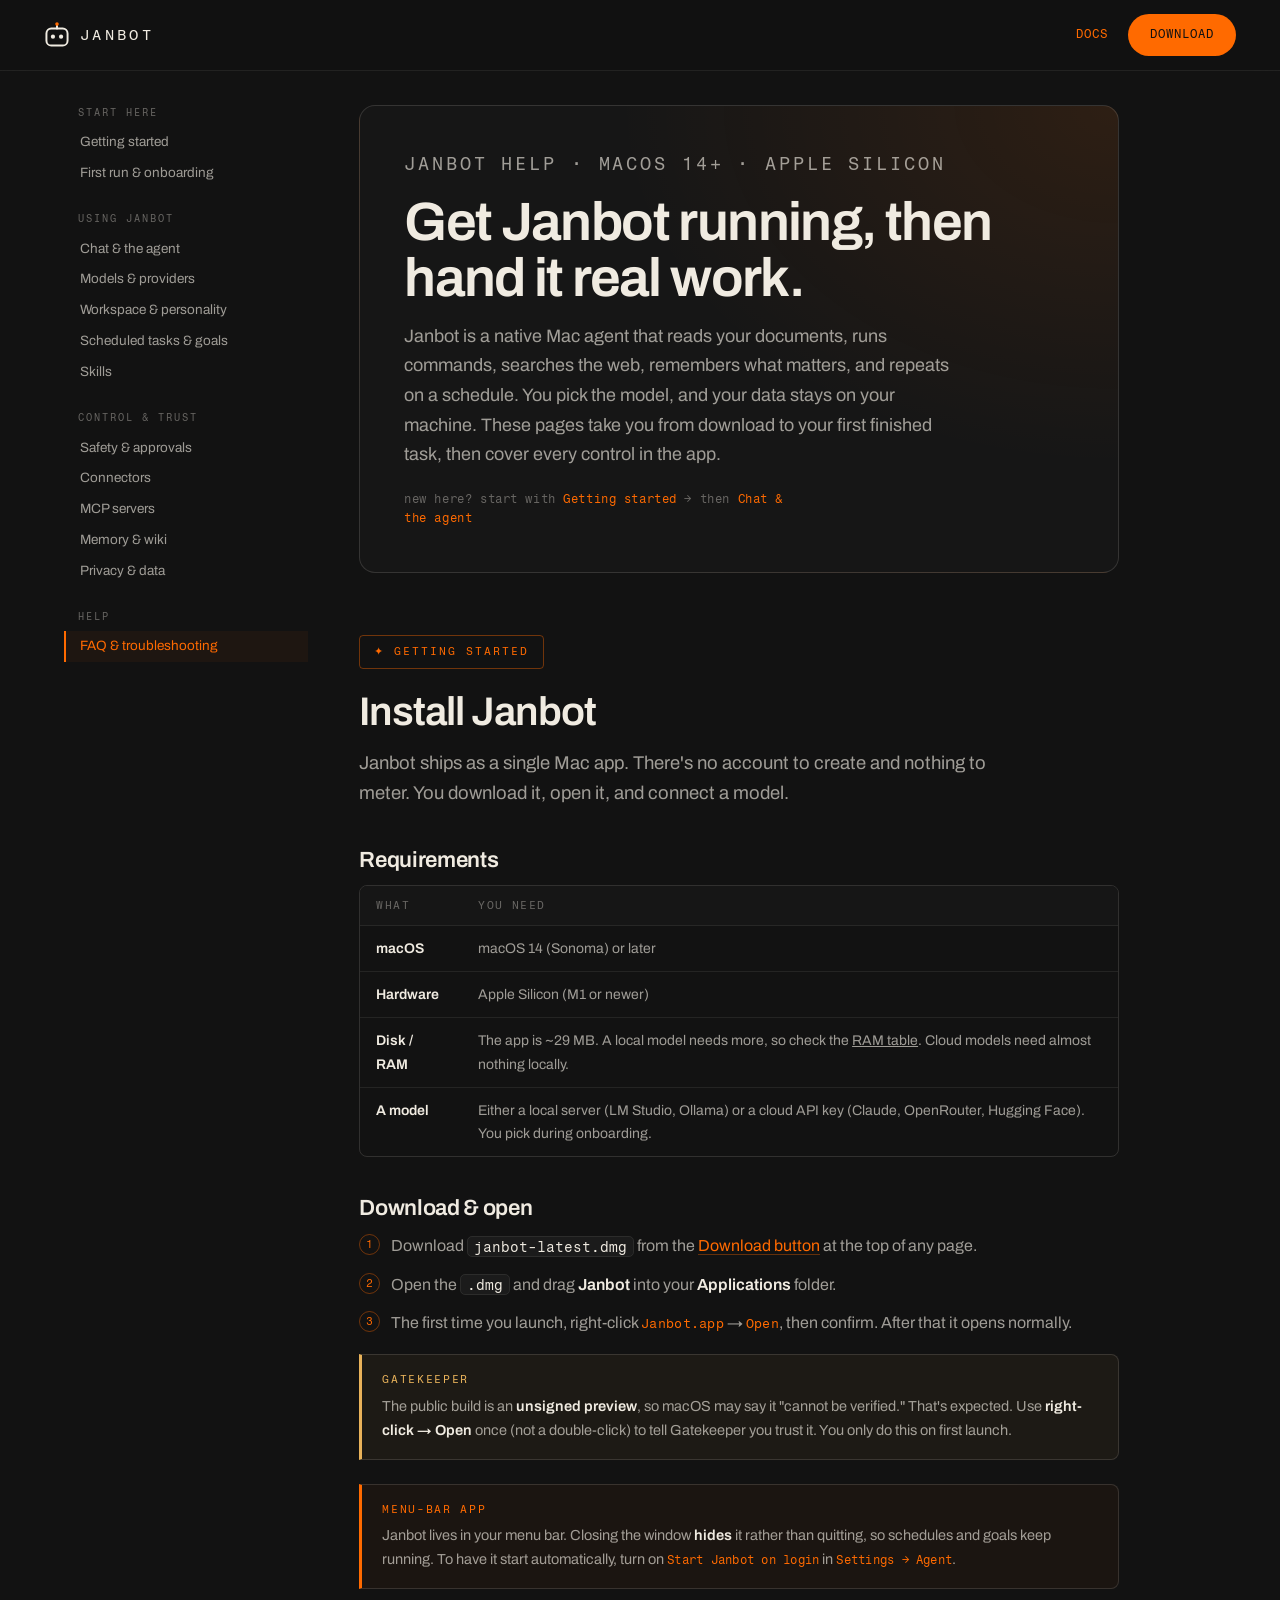
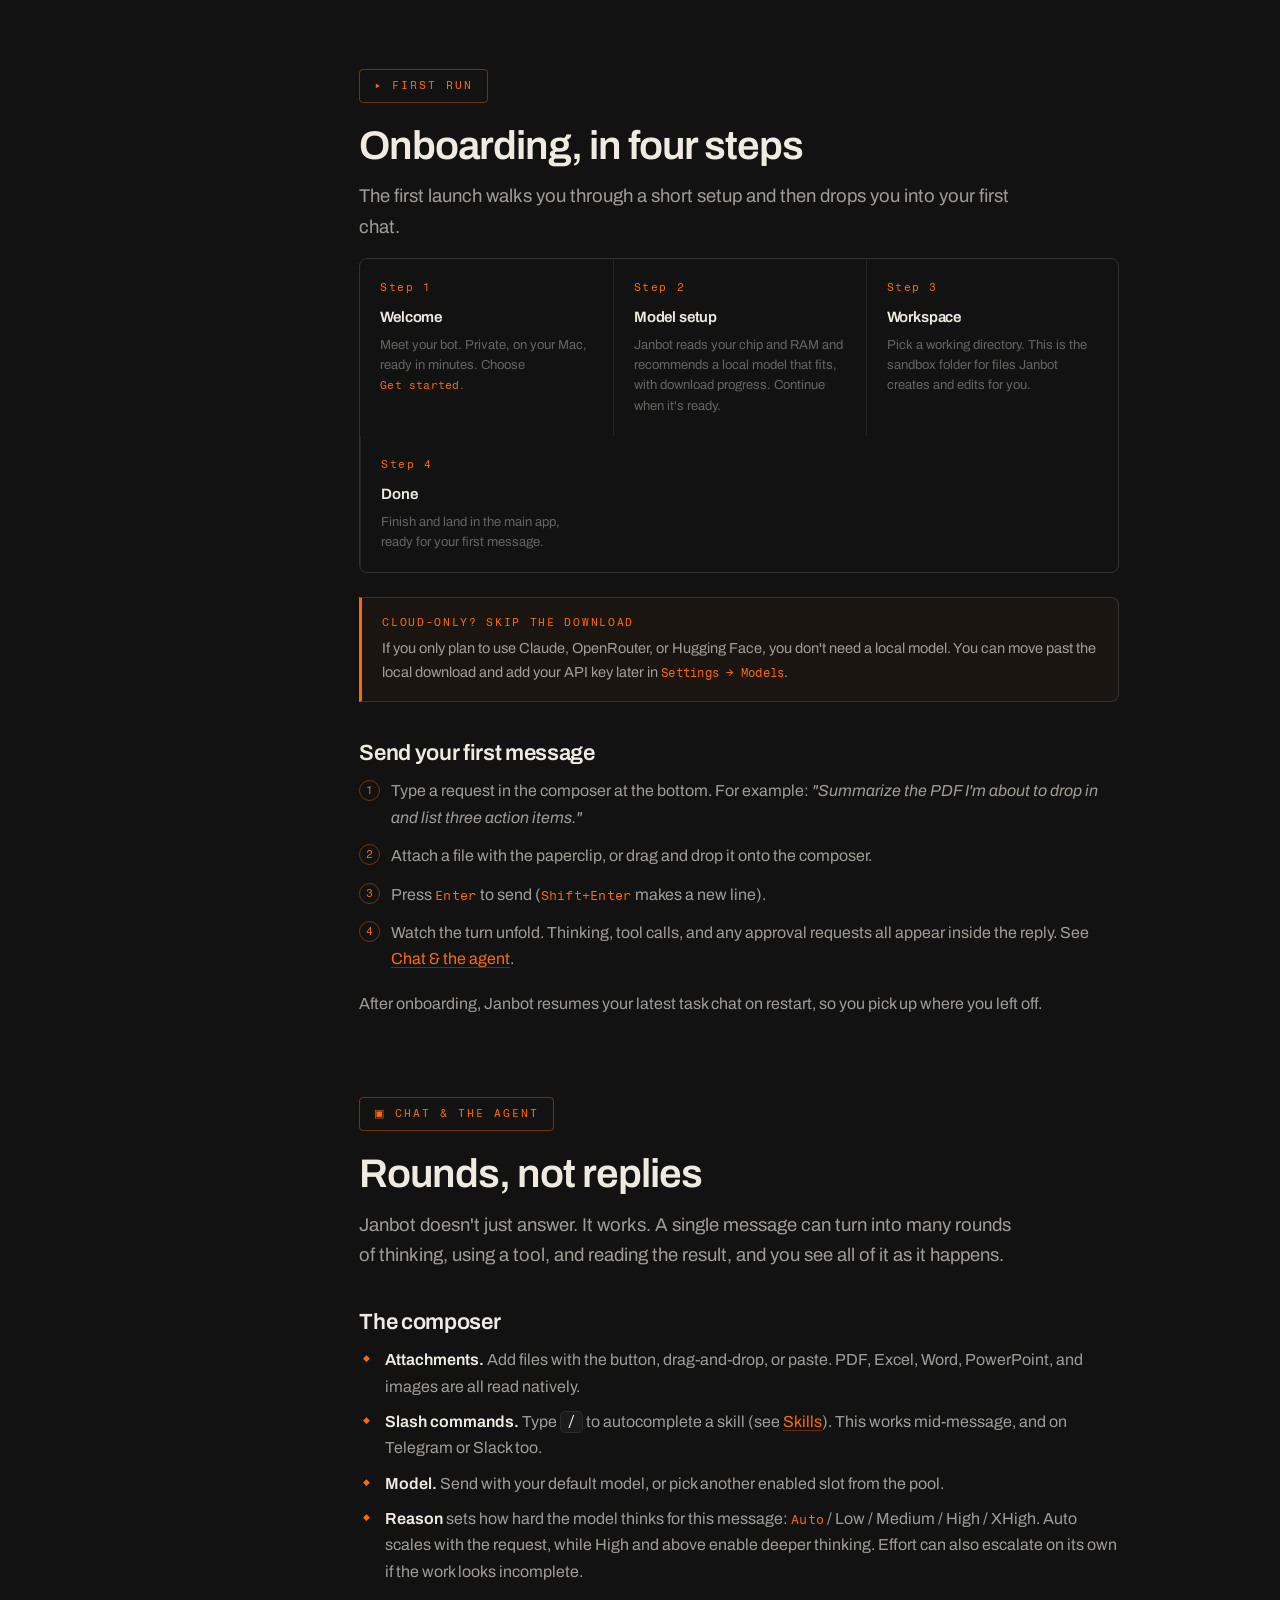
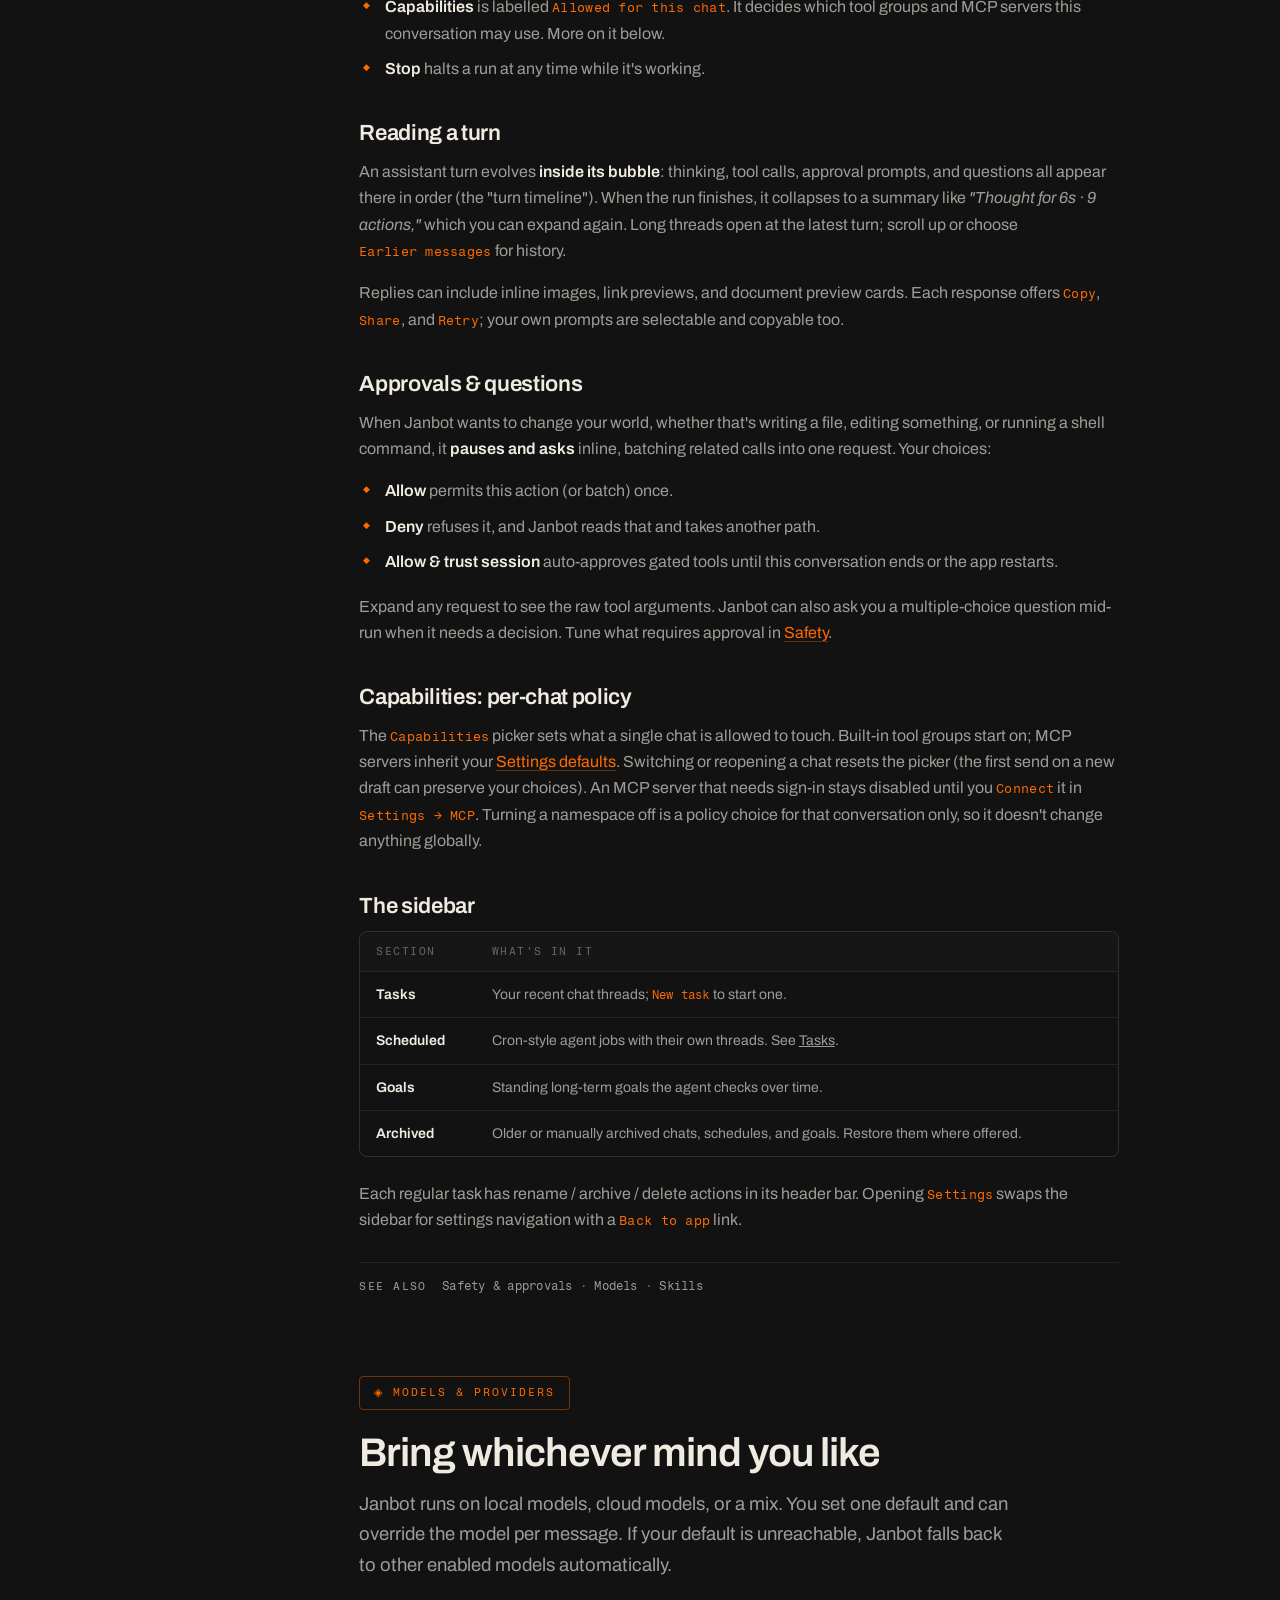
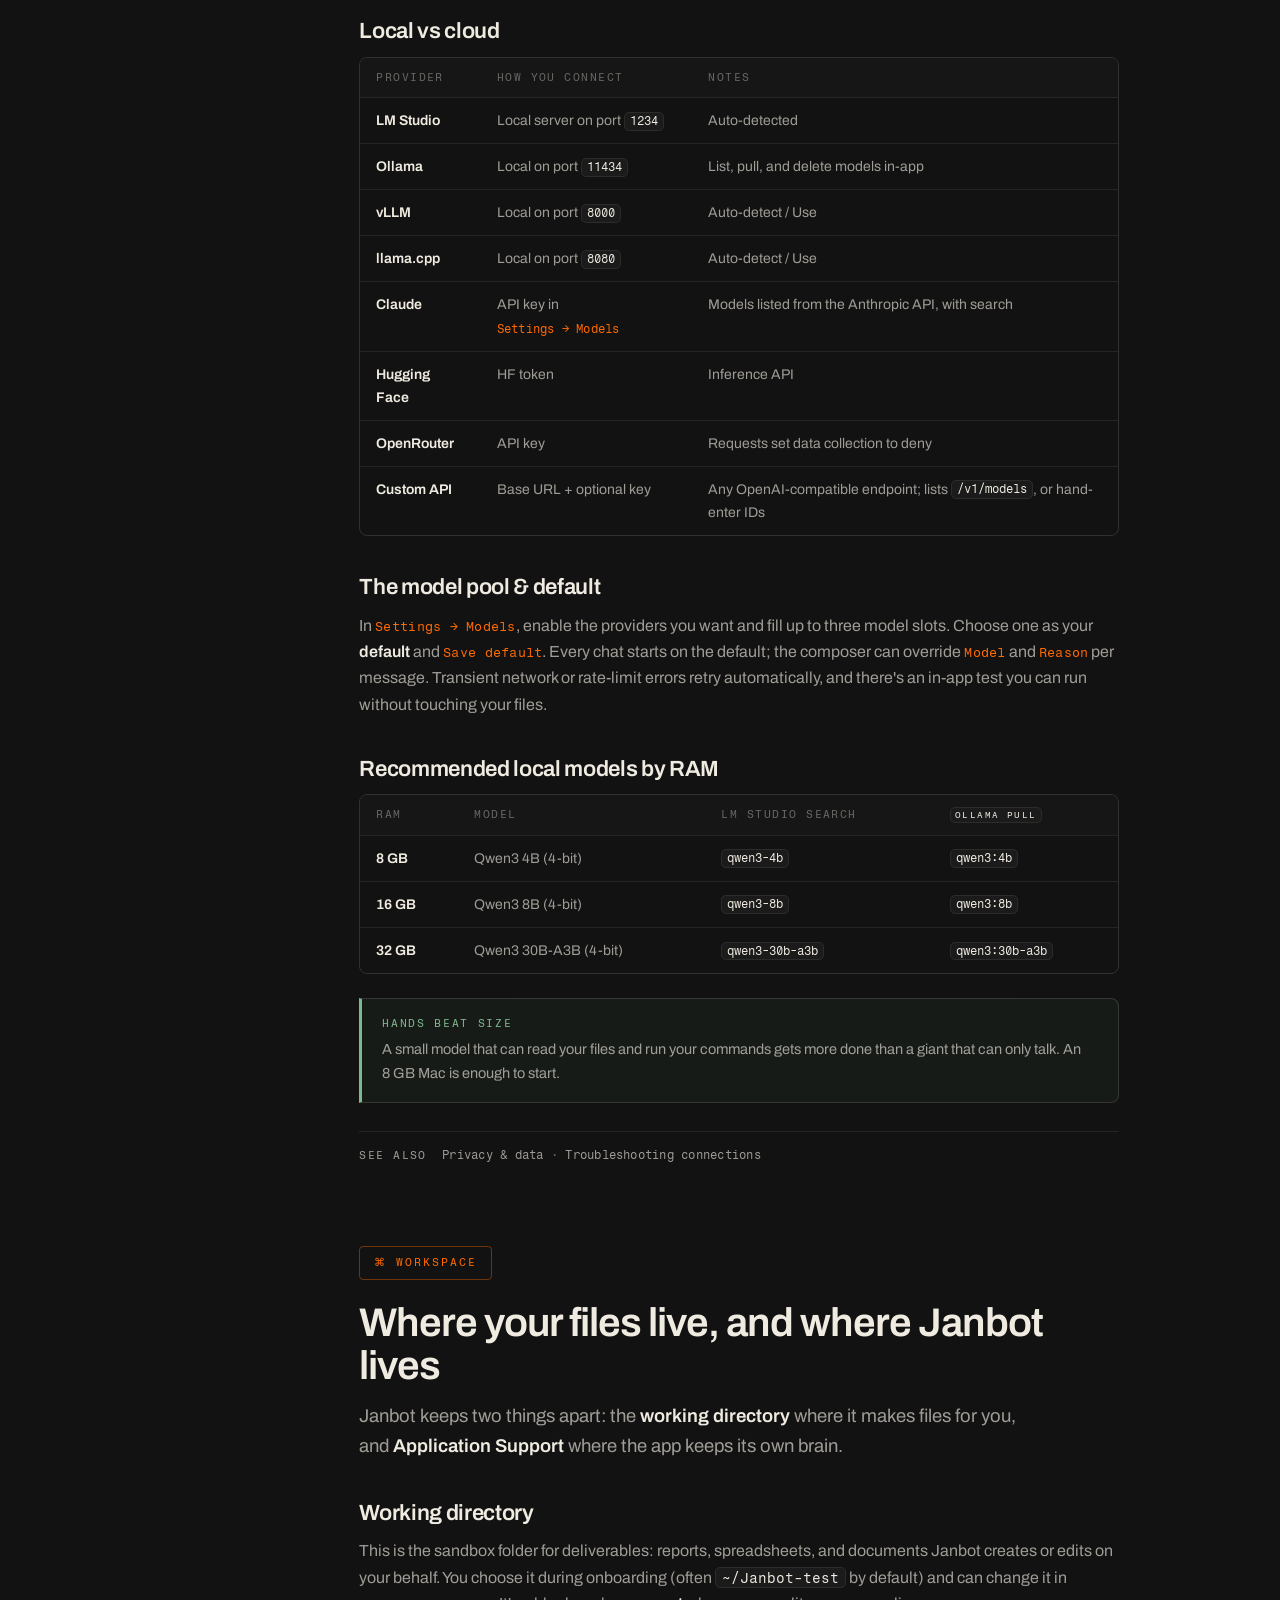
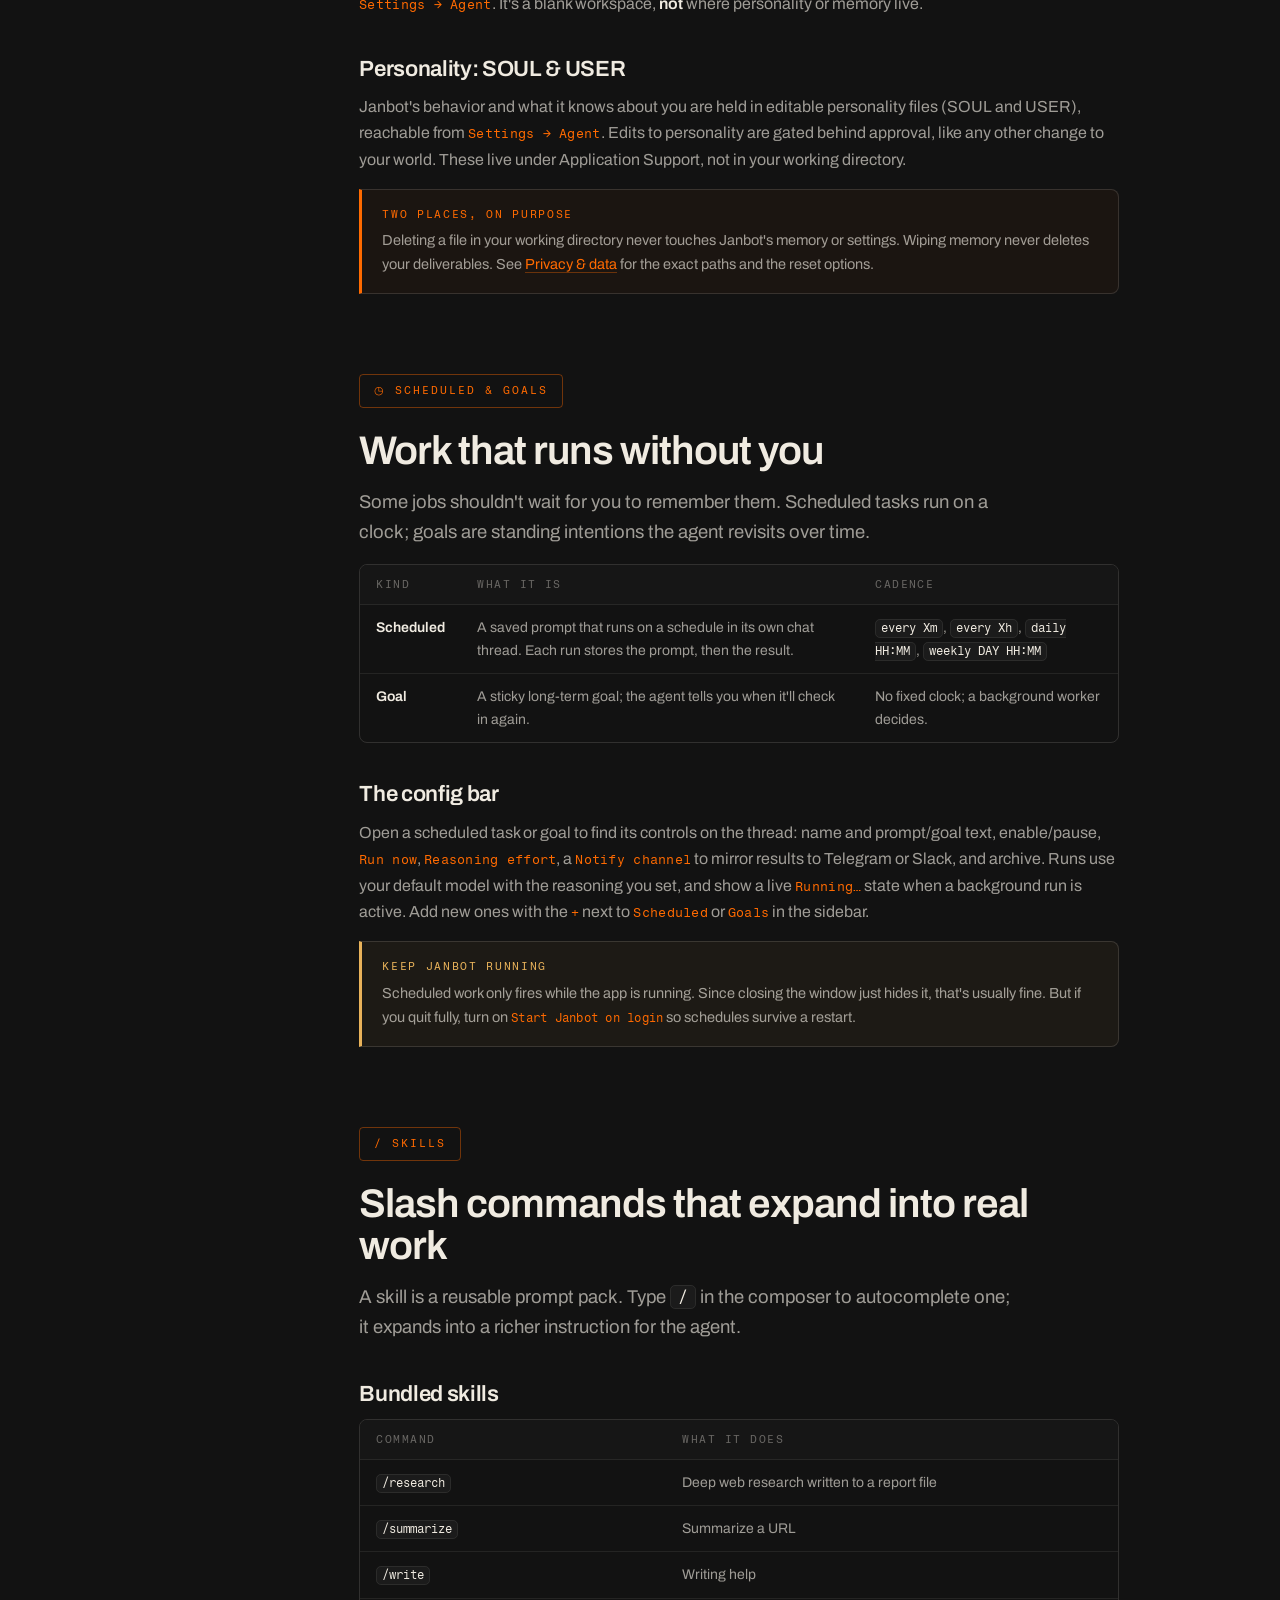
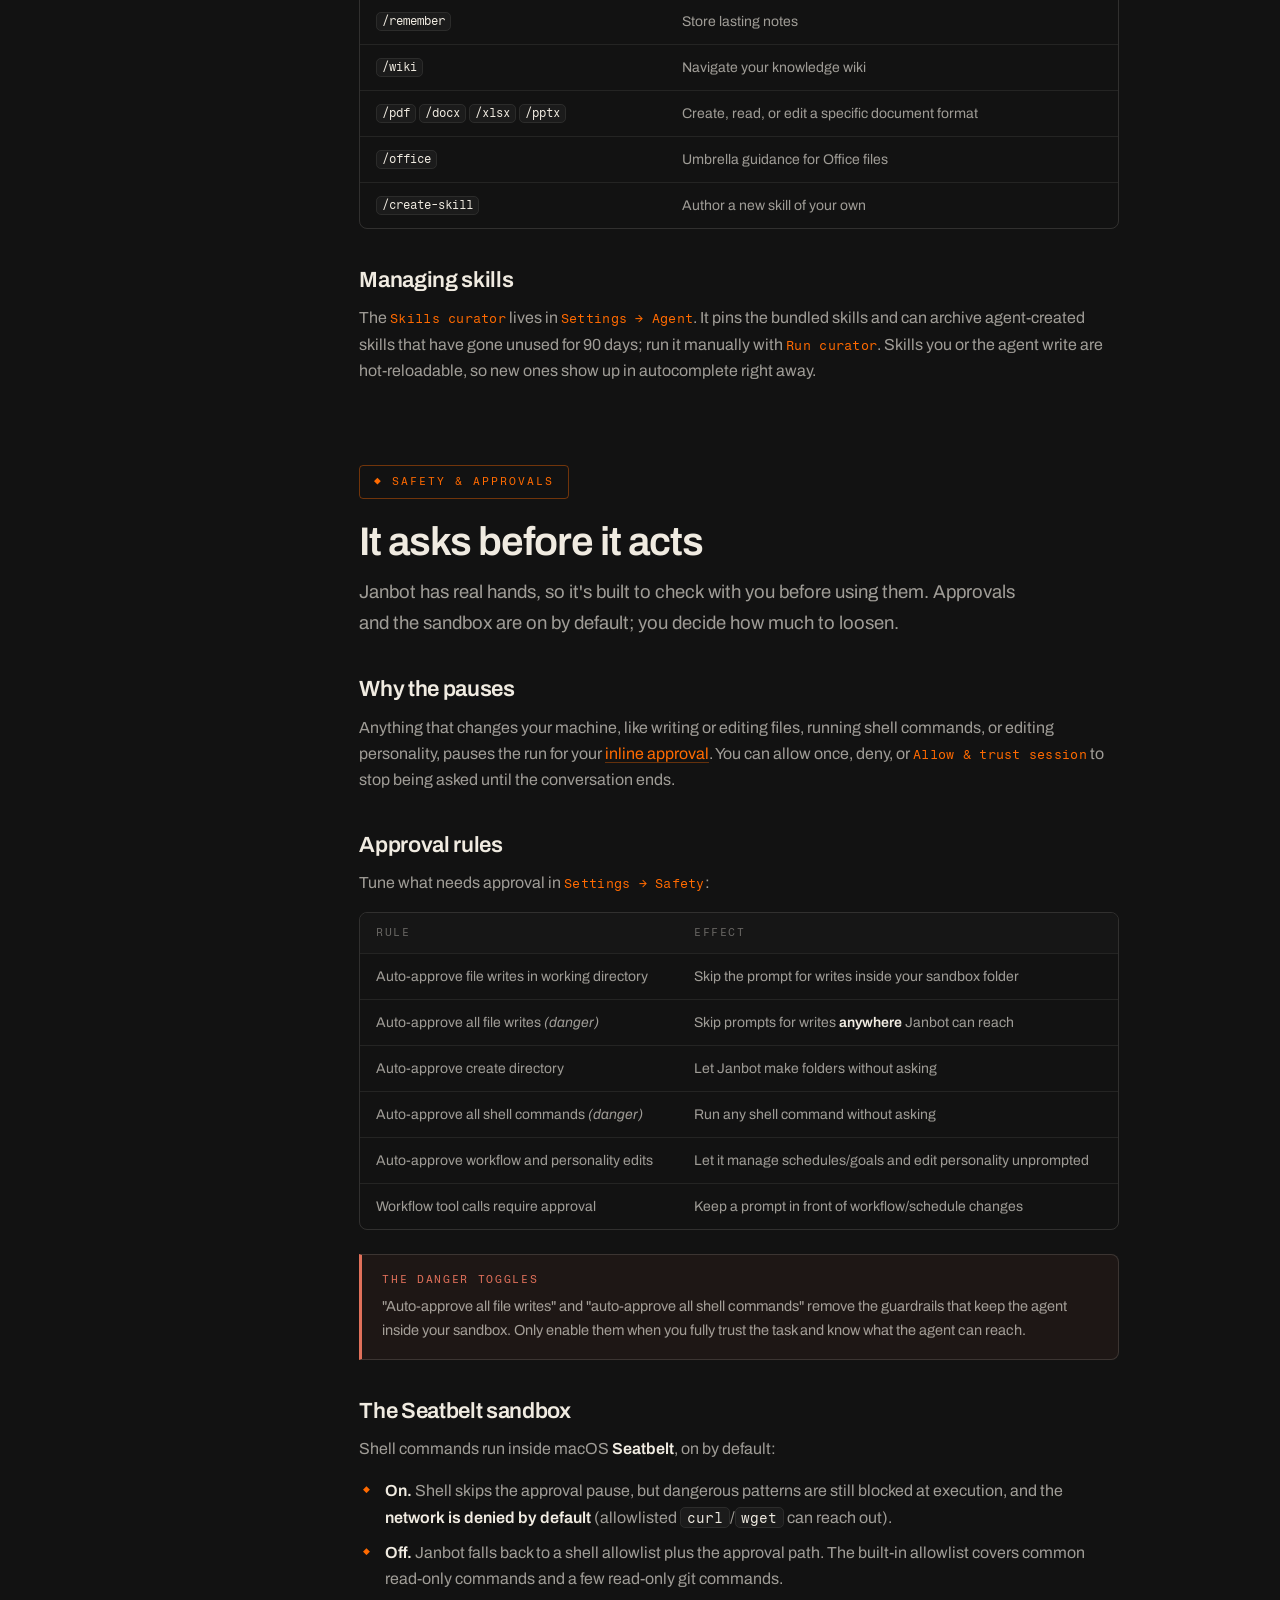
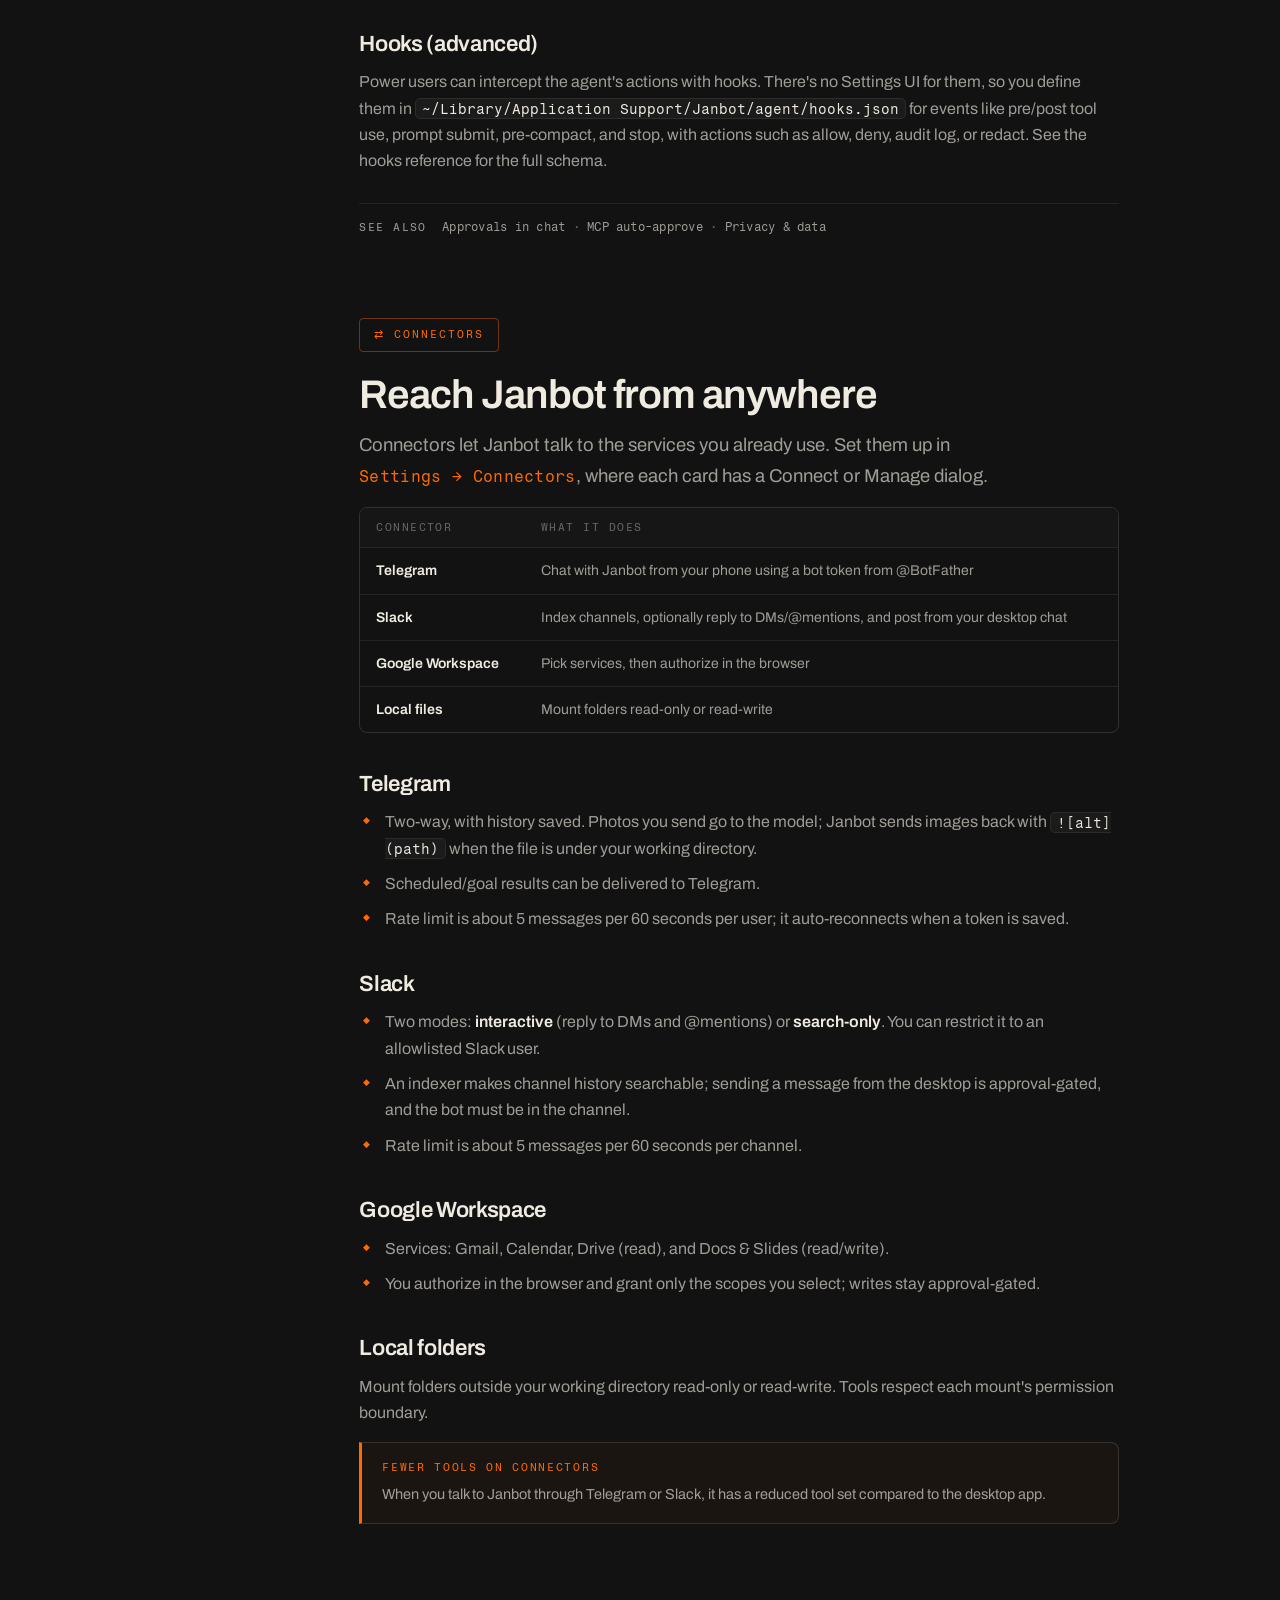
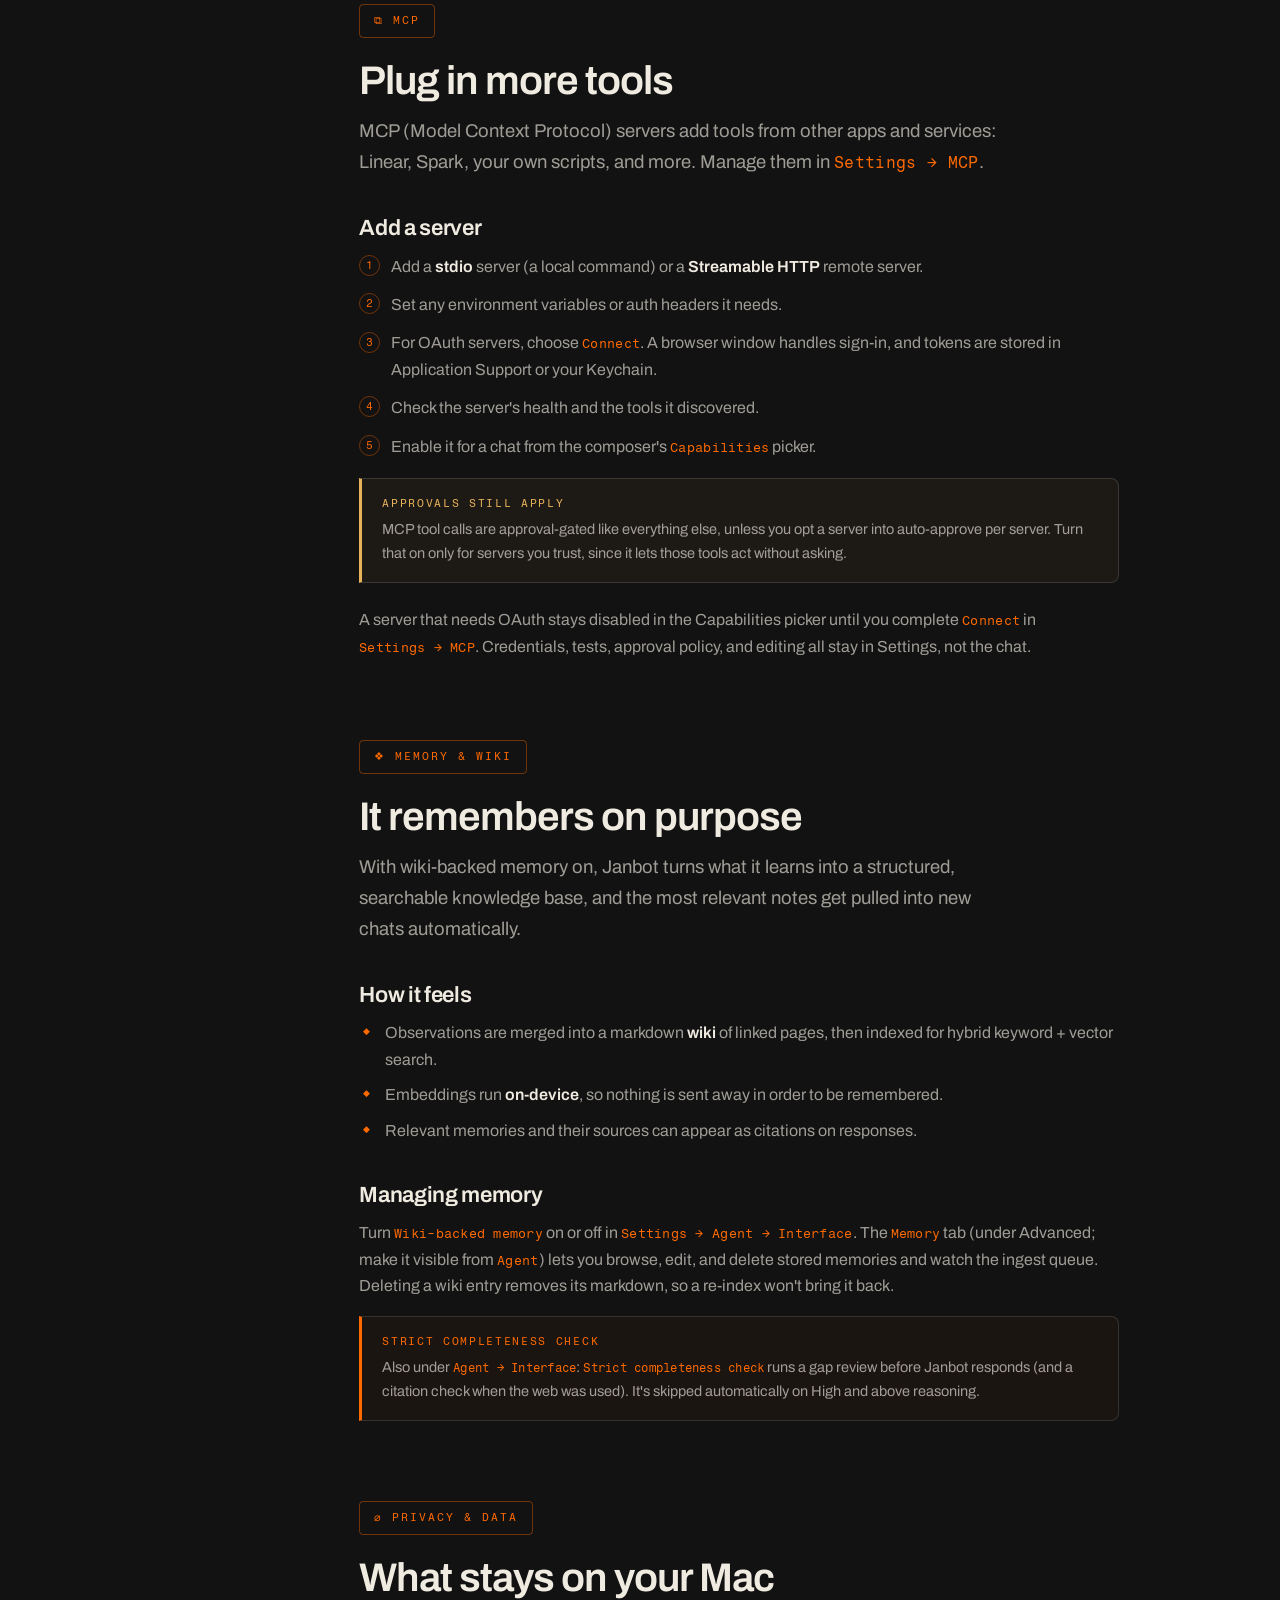
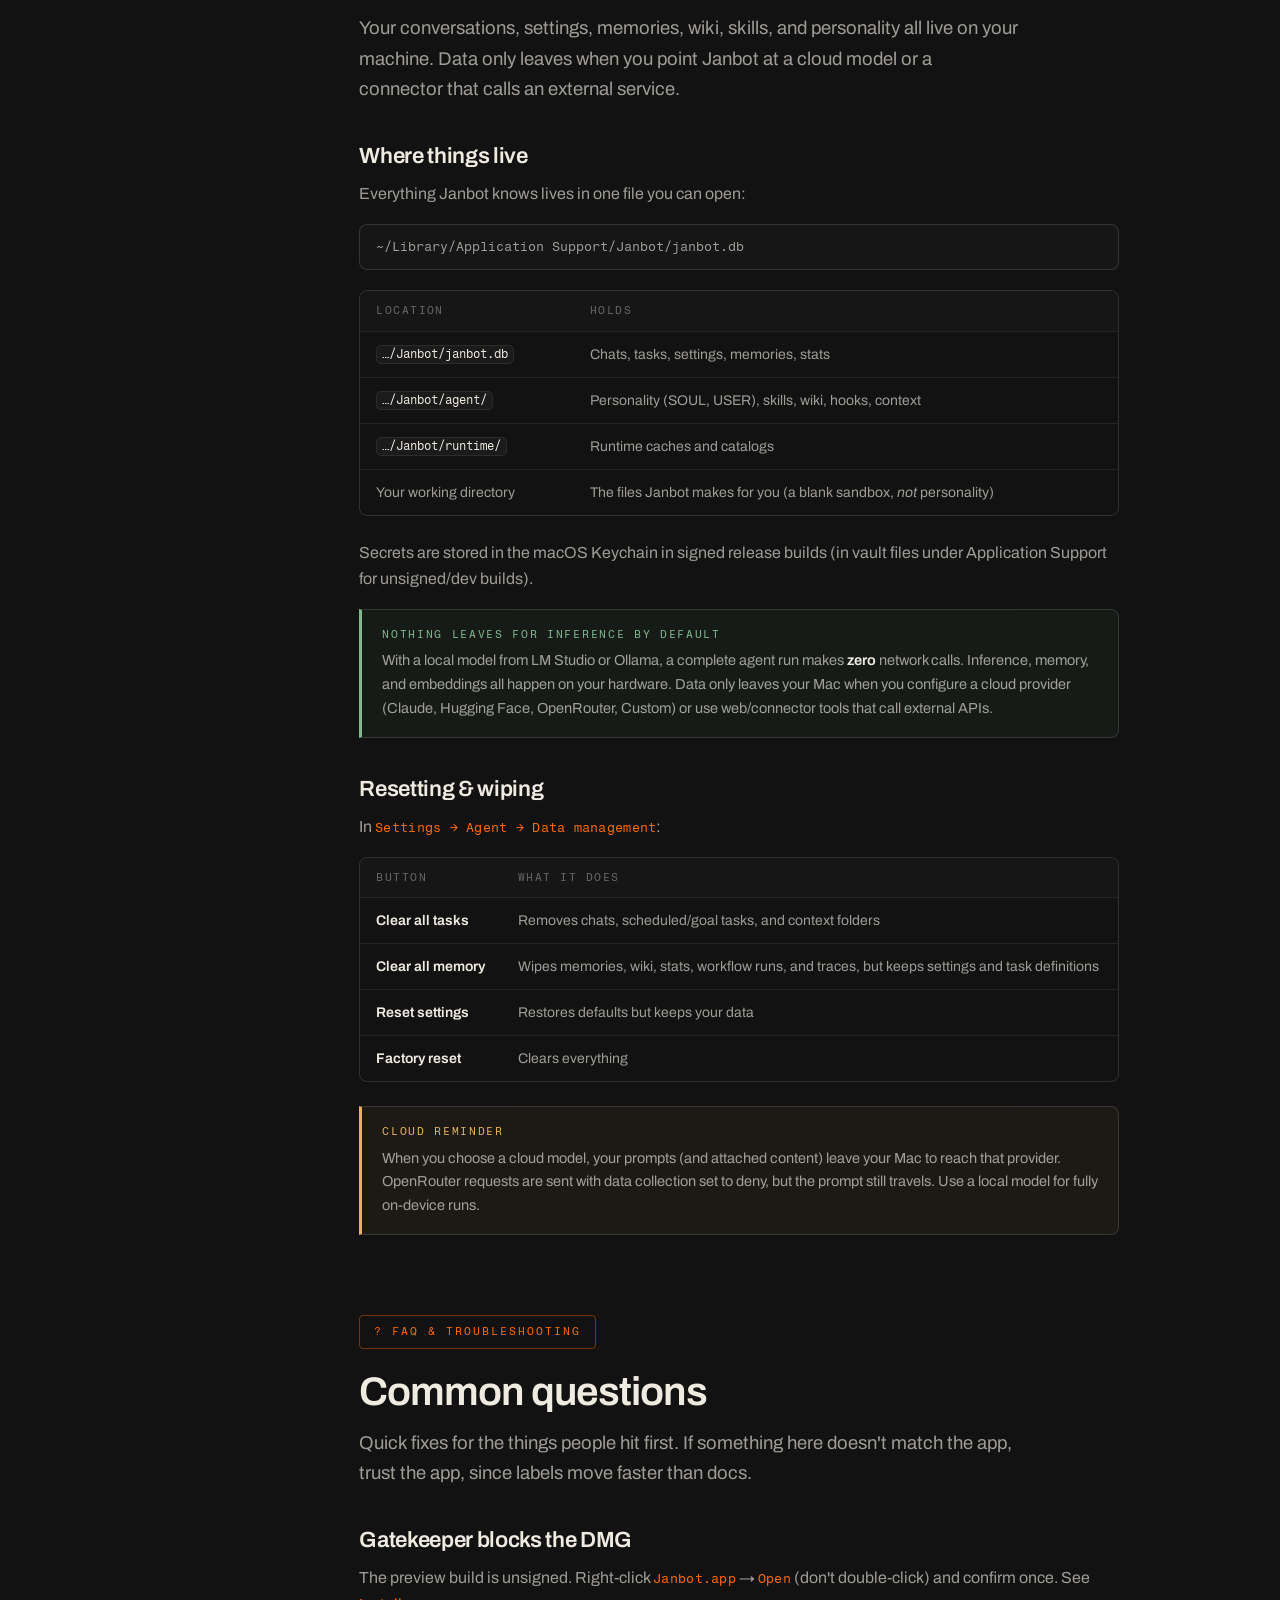
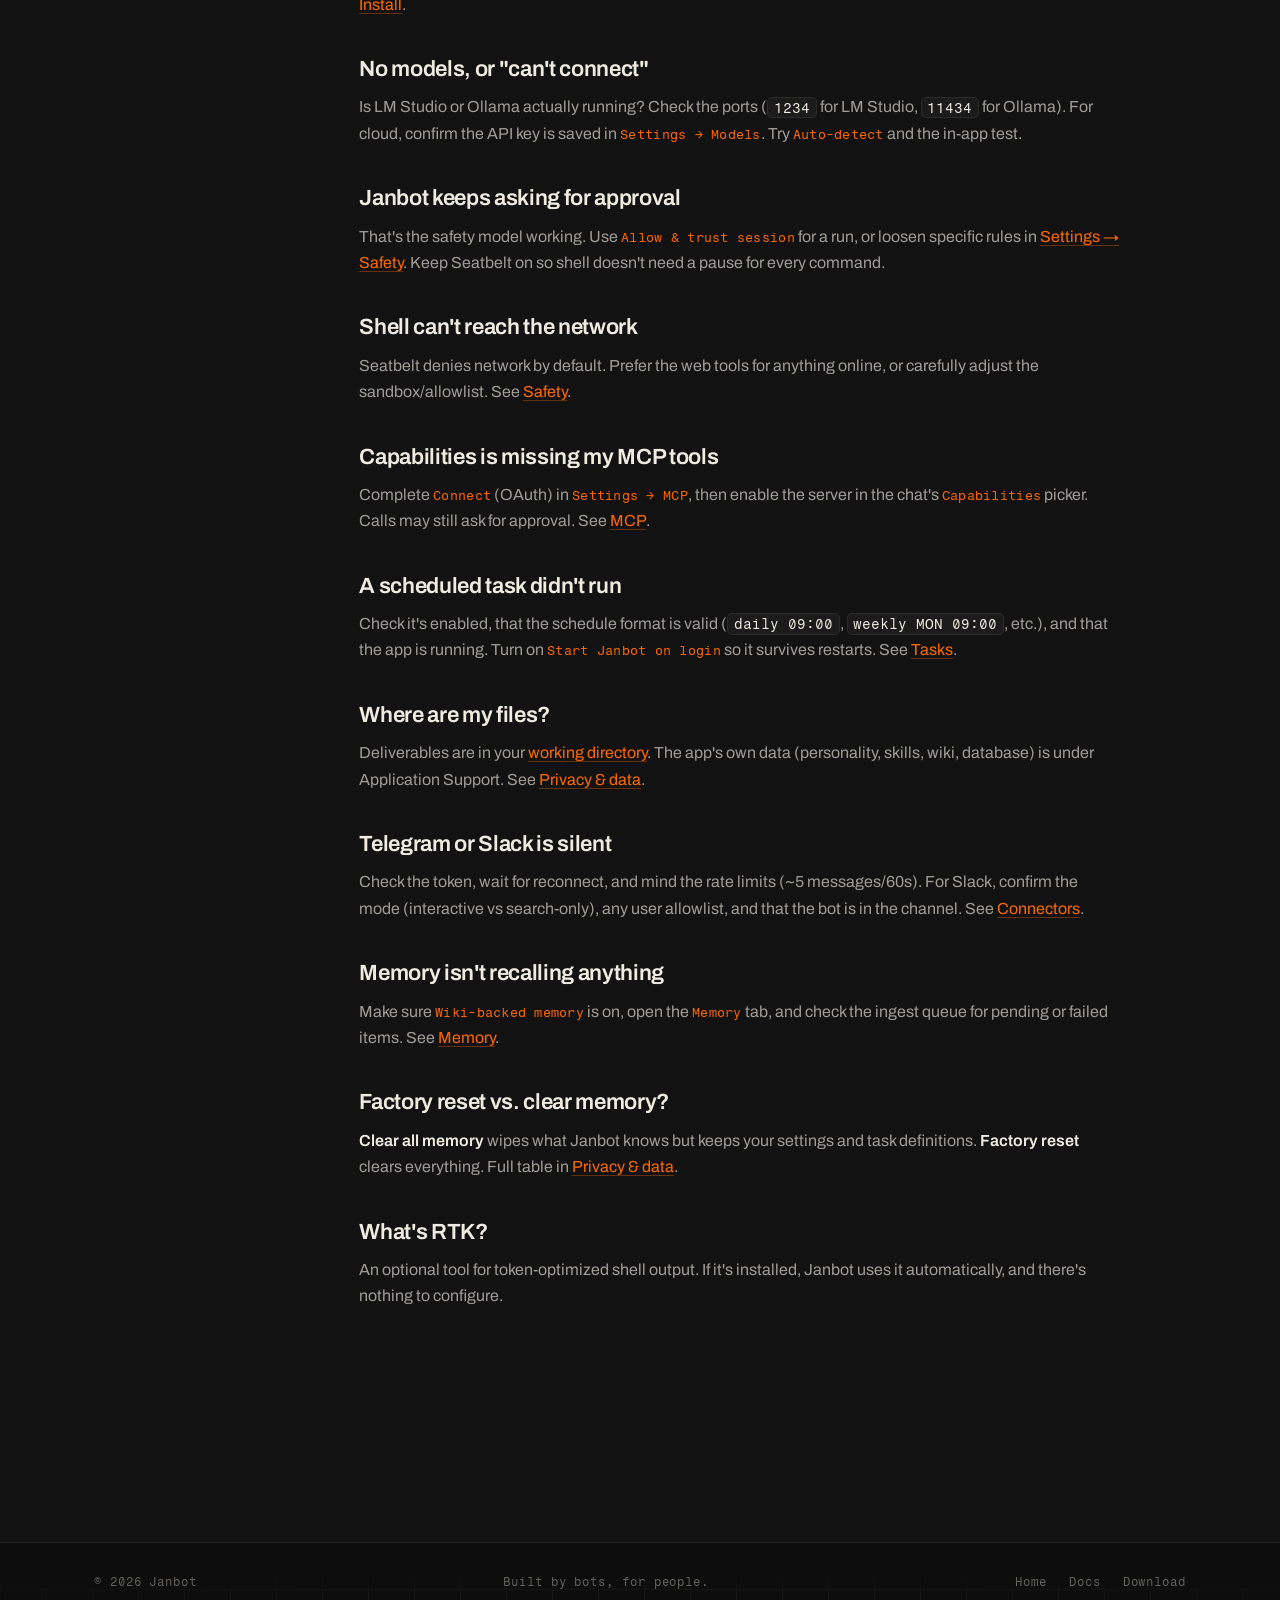
==== docs.html @ 8e301cbd "feat: janbot.ai v2" ====
<!DOCTYPE html>
<html lang="en">
<head>
<meta charset="UTF-8">
<meta name="viewport" content="width=device-width, initial-scale=1.0">
<title>Docs · Janbot</title>
<meta name="description" content="Help for Janbot, the on-device AI agent for Mac. Install, onboarding, chat, models, safety, connectors, MCP, tasks, skills, memory, privacy, and troubleshooting.">
<meta property="og:title" content="Janbot Docs">
<meta property="og:description" content="Everything you need to install Janbot, connect a model, and hand off real work, with your data on your Mac.">
<meta property="og:url" content="https://janbot.ai/docs.html">
<link rel="icon" type="image/png" href="favicon.png">
<link rel="preconnect" href="https://fonts.googleapis.com">
<link rel="preconnect" href="https://fonts.gstatic.com" crossorigin>
<link href="https://fonts.googleapis.com/css2?family=Archivo:wght@400..750&family=Fragment+Mono:ital@0;1&display=swap" rel="stylesheet">
<style>
  * { margin: 0; padding: 0; box-sizing: border-box; }

  @media (prefers-reduced-motion: reduce) {
    *, *::before, *::after {
      animation-duration: 0.01ms !important;
      animation-iteration-count: 1 !important;
      transition-duration: 0.01ms !important;
      scroll-behavior: auto !important;
    }
  }

  :root {
    --orange:     #FF6A00;
    --orange-deep:#D25400;
    --ink:        #131110;
    --coal:       #121212;
    --coal-2:     #161616;
    --coal-3:     #1b1b1b;
    --bone:       #F0EBE1;
    --bone-2:     rgba(240, 235, 225, 0.64);
    --bone-3:     rgba(240, 235, 225, 0.38);
    --line:       rgba(240, 235, 225, 0.14);
    --line-soft:  rgba(240, 235, 225, 0.08);
    --cream:      #EFE8DA;
    --ok:         #7FB88D;
    --warn:       #E8B25A;
    --danger:     #E0705A;

    --sans: 'Archivo', -apple-system, BlinkMacSystemFont, 'Segoe UI', sans-serif;
    --mono: 'Fragment Mono', 'SF Mono', ui-monospace, Menlo, monospace;
    --ease: cubic-bezier(0.33, 0, 0.15, 1);
    --focus-ring: 0 0 0 3px rgba(255, 106, 0, 0.5);
    --frame: clamp(10px, 1.6vw, 18px);
    --nav-h: 61px;
  }

  html { scroll-behavior: smooth; }
  body {
    font-family: var(--sans);
    background: var(--coal);
    color: var(--bone);
    font-size: 16px;
    line-height: 1.65;
    -webkit-font-smoothing: antialiased;
    -moz-osx-font-smoothing: grayscale;
    text-rendering: optimizeLegibility;
    overflow-x: hidden;
  }
  ::selection { background: rgba(255, 106, 0, 0.35); }
  a { color: inherit; }
  :where(a, button):focus-visible {
    outline: none;
    box-shadow: var(--focus-ring);
    border-radius: 6px;
  }
  .mono { font-family: var(--mono); }

  .skip {
    position: absolute; left: -9999px; top: 12px; z-index: 1000;
    background: var(--ink); color: var(--cream);
    padding: 8px 14px; border-radius: 999px; font-weight: 600; text-decoration: none;
  }
  .skip:focus { left: 12px; }

  /* ── Pills (shared with home) ── */
  .pill {
    display: inline-flex; align-items: center; gap: 8px;
    font-family: var(--mono); font-size: 12px; letter-spacing: 0.08em;
    text-transform: uppercase; text-decoration: none;
    padding: 11px 22px; border-radius: 999px;
    transition: transform 0.18s var(--ease), background 0.18s var(--ease),
                color 0.18s var(--ease), border-color 0.18s var(--ease);
    white-space: nowrap;
  }
  .pill:hover { transform: translateY(-1px); }
  .pill-hot { background: var(--orange); color: var(--ink); }
  .pill-hot:hover { background: #FF7D1F; }
  .pill-ink { background: var(--ink); color: var(--cream); border: 1px solid var(--line); }
  .pill-ink:hover { background: #000; }
  .pill-line { border: 1.5px solid var(--line); color: var(--bone); }
  .pill-line:hover { border-color: rgba(255,106,0,.6); background: rgba(255,106,0,.05); }

  /* ── Top nav (sticky) ── */
  .top-nav {
    position: sticky; top: 0; z-index: 60;
    display: flex; align-items: center; justify-content: space-between;
    padding: 14px clamp(20px, 4vw, 44px);
    background: rgba(18, 18, 18, 0.82);
    backdrop-filter: blur(14px);
    -webkit-backdrop-filter: blur(14px);
    border-bottom: 1px solid var(--line-soft);
    color: var(--bone);
  }
  .top-nav .plain {
    font-family: var(--mono); font-size: 12px; letter-spacing: 0.08em;
    text-transform: uppercase; text-decoration: none; color: var(--bone-2);
  }
  .top-nav .plain:hover { color: var(--bone); }
  .top-nav .plain.active { color: var(--orange); }
  .hero-nav-links { display: flex; align-items: center; gap: 20px; }
  .brand { display: flex; align-items: center; gap: 10px; text-decoration: none; color: var(--bone); }
  .brand-glyph { width: 26px; height: 26px; display: block; }
  .brand-glyph .bd { fill: var(--orange); }
  .brand-mark { font-family: var(--mono); font-weight: 400; font-size: 15px; letter-spacing: 0.22em; }

  /* mobile TOC toggle */
  .toc-toggle {
    display: none;
    font-family: var(--mono); font-size: 11px; letter-spacing: 0.1em; text-transform: uppercase;
    color: var(--bone-2); background: var(--coal-2); border: 1px solid var(--line);
    padding: 8px 14px; border-radius: 8px; cursor: pointer;
  }

  /* ═══════════ Docs shell ═══════════ */
  .docs-shell {
    max-width: 1240px; margin: 0 auto;
    padding: 0 clamp(20px, 4vw, 44px);
    display: grid;
    grid-template-columns: 244px minmax(0, 1fr);
    gap: clamp(28px, 4vw, 64px);
    align-items: start;
  }

  /* left rail */
  .docs-nav {
    position: sticky;
    top: var(--nav-h);
    max-height: calc(100vh - var(--nav-h));
    overflow-y: auto;
    padding: 34px 0 60px;
    scrollbar-width: thin;
    scrollbar-color: var(--line) transparent;
  }
  .docs-nav::-webkit-scrollbar { width: 6px; }
  .docs-nav::-webkit-scrollbar-thumb { background: var(--line); border-radius: 3px; }
  .toc-label {
    font-family: var(--mono); font-size: 10px; letter-spacing: 0.2em;
    text-transform: uppercase; color: var(--bone-3);
    padding: 0 0 6px 14px; margin-top: 22px; display: block;
  }
  .toc-label:first-child { margin-top: 0; }
  .docs-nav a {
    display: block; text-decoration: none;
    font-size: 13.5px; color: var(--bone-2); line-height: 1.4;
    padding: 6px 14px; border-left: 2px solid transparent;
    transition: color 0.2s var(--ease), border-color 0.2s var(--ease), background 0.2s var(--ease);
  }
  .docs-nav a:hover { color: var(--bone); }
  .docs-nav a.active {
    color: var(--orange); border-left-color: var(--orange);
    background: rgba(255,106,0,.05);
  }

  /* main column */
  .docs-main {
    padding: 34px 0 120px;
    max-width: 760px;
    min-width: 0;
  }

  /* ── Docs page header ── */
  .docs-hero {
    border: 1px solid var(--line);
    border-radius: 16px;
    background:
      radial-gradient(120% 140% at 100% 0%, rgba(255,106,0,.10), transparent 55%),
      var(--coal-2);
    padding: clamp(26px, 4vw, 44px);
    margin-bottom: clamp(40px, 6vh, 72px);
  }
  .docs-kicker {
    font-family: var(--mono); font-size: 11px; letter-spacing: 0.16em;
    text-transform: uppercase; color: var(--orange); margin-bottom: 16px;
  }
  .docs-hero h1 {
    font-weight: 640; font-size: clamp(34px, 5vw, 54px);
    line-height: 1.02; letter-spacing: -0.03em; margin-bottom: 16px;
  }
  .docs-hero p { color: var(--bone-2); max-width: 56ch; font-size: clamp(15.5px, 1.7vw, 18px); }
  .docs-hero .hero-fine {
    font-family: var(--mono); font-size: 11.5px; letter-spacing: 0.05em;
    color: var(--bone-3); margin-top: 20px;
  }

  /* ── Section machinery ── */
  section.doc { scroll-margin-top: calc(var(--nav-h) + 24px); padding-top: 8px; margin-bottom: clamp(52px, 8vh, 96px); }
  .chip {
    display: inline-flex; align-items: center; gap: 8px;
    font-family: var(--mono); font-size: 11px; letter-spacing: 0.18em;
    text-transform: uppercase; color: var(--orange);
    border: 1px solid rgba(255, 106, 0, 0.4);
    padding: 7px 14px; margin-bottom: 22px; border-radius: 4px;
  }
  h2 {
    font-weight: 620; font-size: clamp(28px, 3.6vw, 40px);
    line-height: 1.06; letter-spacing: -0.025em; margin-bottom: 14px;
  }
  h3 {
    font-weight: 620; font-size: clamp(18px, 2vw, 22px);
    letter-spacing: -0.015em; line-height: 1.2;
    margin: 38px 0 12px;
  }
  .doc p { color: var(--bone-2); margin: 0 0 16px; }
  .doc p a, .doc li a { color: var(--orange); text-decoration: none; border-bottom: 1px solid rgba(255,106,0,.35); }
  .doc p a:hover, .doc li a:hover { border-bottom-color: var(--orange); }
  .doc strong { color: var(--bone); font-weight: 620; }
  .lead { font-size: clamp(16px, 1.8vw, 18.5px); color: var(--bone-2); max-width: 60ch; }

  /* inline code / paths / UI labels */
  code, .path, .kbd {
    font-family: var(--mono); font-size: 0.86em;
    background: var(--coal-3); color: var(--bone);
    border: 1px solid var(--line-soft); border-radius: 5px;
    padding: 0.12em 0.42em; overflow-wrap: anywhere;
  }
  .ui {
    font-family: var(--mono); font-size: 0.84em; letter-spacing: 0.02em;
    color: var(--orange); white-space: nowrap;
  }
  .path-block {
    display: block; font-family: var(--mono); font-size: 12.5px;
    color: var(--bone-2); background: var(--coal-2);
    border: 1px solid var(--line); border-radius: 8px;
    padding: 12px 16px; margin: 4px 0 20px; overflow-wrap: anywhere;
  }

  /* lists */
  .doc ul, .doc ol { margin: 0 0 18px; padding-left: 0; list-style: none; }
  .doc ul li, .doc ol li { position: relative; padding-left: 26px; margin-bottom: 9px; color: var(--bone-2); }
  .doc ul li::before {
    content: '◆'; position: absolute; left: 4px; top: 0;
    color: var(--orange); font-size: 9px; top: 0.45em;
  }
  .doc ol { counter-reset: step; }
  .doc ol li { counter-increment: step; }
  .doc ol li::before {
    content: counter(step); position: absolute; left: 0; top: 0.1em;
    font-family: var(--mono); font-size: 11px; color: var(--orange);
    border: 1px solid rgba(255,106,0,.4); border-radius: 50%;
    width: 19px; height: 19px; display: grid; place-items: center; line-height: 1;
  }
  .doc ol li { padding-left: 32px; margin-bottom: 12px; }

  /* ── Callouts ── */
  .note {
    border: 1px solid var(--line); border-left: 3px solid var(--orange);
    background: rgba(255,106,0,.04); border-radius: 0 8px 8px 0;
    padding: 16px 20px; margin: 4px 0 24px;
  }
  .note.warn { border-left-color: var(--warn); background: rgba(232,178,90,.05); }
  .note.danger { border-left-color: var(--danger); background: rgba(224,112,90,.06); }
  .note.ok { border-left-color: var(--ok); background: rgba(127,184,141,.05); }
  .note .note-label {
    font-family: var(--mono); font-size: 10.5px; letter-spacing: 0.16em;
    text-transform: uppercase; color: var(--orange); display: block; margin-bottom: 6px;
  }
  .note.warn .note-label { color: var(--warn); }
  .note.danger .note-label { color: var(--danger); }
  .note.ok .note-label { color: var(--ok); }
  .note p { margin: 0; color: var(--bone-2); font-size: 14.5px; }
  .note p + p { margin-top: 8px; }

  /* ── Tables ── */
  .table-wrap { overflow-x: auto; margin: 4px 0 24px; border: 1px solid var(--line); border-radius: 8px; }
  table { border-collapse: collapse; width: 100%; font-size: 14px; }
  th, td {
    text-align: left; padding: 11px 16px;
    border-bottom: 1px solid var(--line-soft); vertical-align: top;
  }
  thead th {
    font-family: var(--mono); font-size: 10.5px; letter-spacing: 0.14em;
    text-transform: uppercase; color: var(--bone-3); font-weight: 400;
    background: var(--coal-2);
  }
  tbody tr:last-child td { border-bottom: none; }
  tbody tr:hover { background: rgba(240,235,225,.02); }
  td { color: var(--bone-2); }
  td strong, td b { color: var(--bone); font-weight: 600; }
  td code { font-size: 12px; }

  /* ── Step cards (getting started) ── */
  .steps-grid {
    display: grid; grid-template-columns: repeat(auto-fit, minmax(190px, 1fr));
    border: 1px solid var(--line); border-radius: 8px; overflow: hidden; margin: 4px 0 24px;
  }
  .step-card { padding: 20px; border-left: 1px solid var(--line-soft); border-top: 1px solid var(--line-soft); }
  .step-card:nth-child(-n+4) { border-top: none; }
  .step-card:first-child { border-left: none; }
  .step-num {
    font-family: var(--mono); font-size: 11px; letter-spacing: 0.14em;
    color: var(--orange); display: block; margin-bottom: 8px;
  }
  .step-card h4 { font-size: 15px; font-weight: 620; margin-bottom: 5px; letter-spacing: -0.01em; }
  .step-card p { font-size: 13px; color: var(--bone-3); margin: 0; line-height: 1.55; }

  /* ── Cross-links at section foot ── */
  .seealso {
    font-family: var(--mono); font-size: 12px; letter-spacing: 0.02em;
    color: var(--bone-3); border-top: 1px solid var(--line-soft);
    padding-top: 14px; margin-top: 28px;
  }
  .seealso b { color: var(--bone-2); font-weight: 400; text-transform: uppercase; letter-spacing: 0.14em; font-size: 10.5px; margin-right: 8px; }
  .seealso a { color: var(--bone-2); text-decoration: none; }
  .seealso a:hover { color: var(--orange); }

  /* ═══════════ FOOTER (shared) ═══════════ */
  footer {
    position: relative; background: #0D0D0D; overflow: hidden;
    border-top: 1px solid var(--line-soft); margin-top: 40px;
  }
  footer::before {
    content: ''; position: absolute; inset: 0; z-index: 0; pointer-events: none;
    background-image:
      linear-gradient(var(--line-soft) 1px, transparent 1px),
      linear-gradient(90deg, var(--line-soft) 1px, transparent 1px);
    background-size: 46px 46px;
    -webkit-mask-image: radial-gradient(130% 120% at 50% 118%, #000 18%, transparent 72%);
            mask-image: radial-gradient(130% 120% at 50% 118%, #000 18%, transparent 72%);
  }
  .foot {
    position: relative; z-index: 1; max-width: 1180px; margin: 0 auto;
    padding: 30px clamp(20px, 4vw, 44px);
    display: flex; align-items: baseline; justify-content: space-between;
    flex-wrap: wrap; gap: 14px;
  }
  .foot span, .foot a {
    font-family: var(--mono); font-size: 11.5px; letter-spacing: 0.08em;
    color: var(--bone-3); text-decoration: none;
  }
  .foot-links { display: flex; gap: 22px; }
  .foot-links a:hover { color: var(--bone); }

  /* ── Reveal ── */
  .rev { opacity: 0; transform: translateY(14px); transition: opacity 0.6s var(--ease), transform 0.6s var(--ease); }
  .rev.in { opacity: 1; transform: none; }

  /* ═══════════ Responsive ═══════════ */
  @media (max-width: 920px) {
    .docs-shell { grid-template-columns: 1fr; }
    .docs-nav {
      position: fixed; top: var(--nav-h); left: 0; right: 0; bottom: 0; z-index: 55;
      max-height: none; background: var(--coal); padding: 20px clamp(20px,4vw,44px) 60px;
      border-top: 1px solid var(--line-soft);
      display: none;
    }
    .docs-nav.open { display: block; }
    .toc-toggle { display: inline-block; }
    .top-nav .plain { display: none; }
  }
  @media (max-width: 520px) {
    .steps-grid { grid-template-columns: 1fr; }
    .step-card { border-left: none !important; border-top: 1px solid var(--line-soft) !important; }
    .step-card:first-child { border-top: none !important; }
  }
</style>
</head>
<body>

<a class="skip" href="#getting-started">Skip to content</a>

<!-- ═══ NAV ═══ -->
<nav class="top-nav" aria-label="Site">
  <a class="brand" href="index.html" aria-label="Janbot home">
    <svg class="brand-glyph" viewBox="0 0 32 32" aria-hidden="true">
      <rect x="3" y="8" width="26" height="21" rx="6" fill="none" stroke="currentColor" stroke-width="2.4"/>
      <line x1="16" y1="8" x2="16" y2="3" stroke="currentColor" stroke-width="2.4" stroke-linecap="round"/>
      <circle class="bd" cx="16" cy="2.6" r="2.2"/>
      <circle cx="11" cy="18" r="2.6" fill="currentColor"/>
      <circle cx="21" cy="18" r="2.6" fill="currentColor"/>
    </svg>
    <span class="brand-mark">JANBOT</span>
  </a>
  <div class="hero-nav-links">
    <button class="toc-toggle" id="tocToggle" aria-expanded="false" aria-controls="docsNav">Contents</button>
    <a class="plain active" href="docs.html" aria-current="page">Docs</a>
    <a class="pill pill-hot" href="janbot-latest.dmg" download>Download</a>
  </div>
</nav>

<div class="docs-shell">

  <!-- ═══ LEFT RAIL ═══ -->
  <aside class="docs-nav" id="docsNav" aria-label="Docs sections">
    <span class="toc-label">Start here</span>
    <a href="#getting-started">Getting started</a>
    <a href="#first-run">First run &amp; onboarding</a>
    <span class="toc-label">Using Janbot</span>
    <a href="#chat">Chat &amp; the agent</a>
    <a href="#models">Models &amp; providers</a>
    <a href="#workspace">Workspace &amp; personality</a>
    <a href="#tasks">Scheduled tasks &amp; goals</a>
    <a href="#skills">Skills</a>
    <span class="toc-label">Control &amp; trust</span>
    <a href="#safety">Safety &amp; approvals</a>
    <a href="#connectors">Connectors</a>
    <a href="#mcp">MCP servers</a>
    <a href="#memory">Memory &amp; wiki</a>
    <a href="#privacy">Privacy &amp; data</a>
    <span class="toc-label">Help</span>
    <a href="#faq">FAQ &amp; troubleshooting</a>
  </aside>

  <!-- ═══ MAIN ═══ -->
  <main class="docs-main" id="docsMain">

    <div class="docs-hero rev">
      <p class="docs-kicker">Janbot help · macOS 14+ · Apple Silicon</p>
      <h1>Get Janbot running, then hand it real work.</h1>
      <p>Janbot is a native Mac agent that reads your documents, runs commands, searches the web, remembers what matters, and repeats on a schedule. You pick the model, and your data stays on your machine. These pages take you from download to your first finished task, then cover every control in the app.</p>
      <p class="hero-fine">new here? start with <a href="#getting-started" style="color:var(--orange);text-decoration:none;">Getting started</a> → then <a href="#chat" style="color:var(--orange);text-decoration:none;">Chat &amp; the agent</a></p>
    </div>

    <!-- ══════ GETTING STARTED ══════ -->
    <section class="doc rev" id="getting-started">
      <span class="chip">✦ Getting started</span>
      <h2>Install Janbot</h2>
      <p class="lead">Janbot ships as a single Mac app. There's no account to create and nothing to meter. You download it, open it, and connect a model.</p>

      <h3>Requirements</h3>
      <div class="table-wrap">
        <table>
          <thead><tr><th>What</th><th>You need</th></tr></thead>
          <tbody>
            <tr><td><strong>macOS</strong></td><td>macOS 14 (Sonoma) or later</td></tr>
            <tr><td><strong>Hardware</strong></td><td>Apple Silicon (M1 or newer)</td></tr>
            <tr><td><strong>Disk / RAM</strong></td><td>The app is ~29&nbsp;MB. A local model needs more, so check the <a href="#models">RAM table</a>. Cloud models need almost nothing locally.</td></tr>
            <tr><td><strong>A model</strong></td><td>Either a local server (LM&nbsp;Studio, Ollama) or a cloud API key (Claude, OpenRouter, Hugging&nbsp;Face). You pick during onboarding.</td></tr>
          </tbody>
        </table>
      </div>

      <h3>Download &amp; open</h3>
      <ol>
        <li>Download <code>janbot-latest.dmg</code> from the <a href="janbot-latest.dmg" download>Download button</a> at the top of any page.</li>
        <li>Open the <code>.dmg</code> and drag <strong>Janbot</strong> into your <strong>Applications</strong> folder.</li>
        <li>The first time you launch, right-click <span class="ui">Janbot.app</span> → <span class="ui">Open</span>, then confirm. After that it opens normally.</li>
      </ol>

      <div class="note warn">
        <span class="note-label">Gatekeeper</span>
        <p>The public build is an <strong>unsigned preview</strong>, so macOS may say it "cannot be verified." That's expected. Use <strong>right-click → Open</strong> once (not a double-click) to tell Gatekeeper you trust it. You only do this on first launch.</p>
      </div>

      <div class="note">
        <span class="note-label">Menu-bar app</span>
        <p>Janbot lives in your menu bar. Closing the window <strong>hides</strong> it rather than quitting, so schedules and goals keep running. To have it start automatically, turn on <span class="ui">Start Janbot on login</span> in <span class="ui">Settings → Agent</span>.</p>
      </div>
    </section>

    <!-- ══════ FIRST RUN ══════ -->
    <section class="doc rev" id="first-run">
      <span class="chip">▸ First run</span>
      <h2>Onboarding, in four steps</h2>
      <p class="lead">The first launch walks you through a short setup and then drops you into your first chat.</p>

      <div class="steps-grid">
        <div class="step-card">
          <span class="step-num">Step 1</span>
          <h4>Welcome</h4>
          <p>Meet your bot. Private, on your Mac, ready in minutes. Choose <span class="ui">Get started</span>.</p>
        </div>
        <div class="step-card">
          <span class="step-num">Step 2</span>
          <h4>Model setup</h4>
          <p>Janbot reads your chip and RAM and recommends a local model that fits, with download progress. Continue when it's ready.</p>
        </div>
        <div class="step-card">
          <span class="step-num">Step 3</span>
          <h4>Workspace</h4>
          <p>Pick a working directory. This is the sandbox folder for files Janbot creates and edits for you.</p>
        </div>
        <div class="step-card">
          <span class="step-num">Step 4</span>
          <h4>Done</h4>
          <p>Finish and land in the main app, ready for your first message.</p>
        </div>
      </div>

      <div class="note">
        <span class="note-label">Cloud-only? Skip the download</span>
        <p>If you only plan to use Claude, OpenRouter, or Hugging Face, you don't need a local model. You can move past the local download and add your API key later in <span class="ui">Settings → Models</span>.</p>
      </div>

      <h3>Send your first message</h3>
      <ol>
        <li>Type a request in the composer at the bottom. For example: <em>"Summarize the PDF I'm about to drop in and list three action items."</em></li>
        <li>Attach a file with the paperclip, or drag and drop it onto the composer.</li>
        <li>Press <span class="ui">Enter</span> to send (<span class="ui">Shift+Enter</span> makes a new line).</li>
        <li>Watch the turn unfold. Thinking, tool calls, and any approval requests all appear inside the reply. See <a href="#chat">Chat &amp; the agent</a>.</li>
      </ol>
      <p>After onboarding, Janbot resumes your latest task chat on restart, so you pick up where you left off.</p>
    </section>

    <!-- ══════ CHAT ══════ -->
    <section class="doc rev" id="chat">
      <span class="chip">▣ Chat &amp; the agent</span>
      <h2>Rounds, not replies</h2>
      <p class="lead">Janbot doesn't just answer. It works. A single message can turn into many rounds of thinking, using a tool, and reading the result, and you see all of it as it happens.</p>

      <h3>The composer</h3>
      <ul>
        <li><strong>Attachments.</strong> Add files with the button, drag-and-drop, or paste. PDF, Excel, Word, PowerPoint, and images are all read natively.</li>
        <li><strong>Slash commands.</strong> Type <code>/</code> to autocomplete a skill (see <a href="#skills">Skills</a>). This works mid-message, and on Telegram or Slack too.</li>
        <li><strong>Model.</strong> Send with your default model, or pick another enabled slot from the pool.</li>
        <li><strong>Reason</strong> sets how hard the model thinks for this message: <span class="ui">Auto</span> / Low / Medium / High / XHigh. Auto scales with the request, while High and above enable deeper thinking. Effort can also escalate on its own if the work looks incomplete.</li>
        <li><strong>Capabilities</strong> is labelled <span class="ui">Allowed for this chat</span>. It decides which tool groups and MCP servers this conversation may use. More on it below.</li>
        <li><strong>Stop</strong> halts a run at any time while it's working.</li>
      </ul>

      <h3>Reading a turn</h3>
      <p>An assistant turn evolves <strong>inside its bubble</strong>: thinking, tool calls, approval prompts, and questions all appear there in order (the "turn timeline"). When the run finishes, it collapses to a summary like <em>"Thought for 6s · 9 actions,"</em> which you can expand again. Long threads open at the latest turn; scroll up or choose <span class="ui">Earlier messages</span> for history.</p>
      <p>Replies can include inline images, link previews, and document preview cards. Each response offers <span class="ui">Copy</span>, <span class="ui">Share</span>, and <span class="ui">Retry</span>; your own prompts are selectable and copyable too.</p>

      <h3>Approvals &amp; questions</h3>
      <p>When Janbot wants to change your world, whether that's writing a file, editing something, or running a shell command, it <strong>pauses and asks</strong> inline, batching related calls into one request. Your choices:</p>
      <ul>
        <li><strong>Allow</strong> permits this action (or batch) once.</li>
        <li><strong>Deny</strong> refuses it, and Janbot reads that and takes another path.</li>
        <li><strong>Allow &amp; trust session</strong> auto-approves gated tools until this conversation ends or the app restarts.</li>
      </ul>
      <p>Expand any request to see the raw tool arguments. Janbot can also ask you a multiple-choice question mid-run when it needs a decision. Tune what requires approval in <a href="#safety">Safety</a>.</p>

      <h3>Capabilities: per-chat policy</h3>
      <p>The <span class="ui">Capabilities</span> picker sets what a single chat is allowed to touch. Built-in tool groups start on; MCP servers inherit your <a href="#mcp">Settings defaults</a>. Switching or reopening a chat resets the picker (the first send on a new draft can preserve your choices). An MCP server that needs sign-in stays disabled until you <span class="ui">Connect</span> it in <span class="ui">Settings → MCP</span>. Turning a namespace off is a policy choice for that conversation only, so it doesn't change anything globally.</p>

      <h3>The sidebar</h3>
      <div class="table-wrap">
        <table>
          <thead><tr><th>Section</th><th>What's in it</th></tr></thead>
          <tbody>
            <tr><td><strong>Tasks</strong></td><td>Your recent chat threads; <span class="ui">New task</span> to start one.</td></tr>
            <tr><td><strong>Scheduled</strong></td><td>Cron-style agent jobs with their own threads. See <a href="#tasks">Tasks</a>.</td></tr>
            <tr><td><strong>Goals</strong></td><td>Standing long-term goals the agent checks over time.</td></tr>
            <tr><td><strong>Archived</strong></td><td>Older or manually archived chats, schedules, and goals. Restore them where offered.</td></tr>
          </tbody>
        </table>
      </div>
      <p>Each regular task has rename / archive / delete actions in its header bar. Opening <span class="ui">Settings</span> swaps the sidebar for settings navigation with a <span class="ui">Back to app</span> link.</p>

      <div class="seealso"><b>See also</b> <a href="#safety">Safety &amp; approvals</a> · <a href="#models">Models</a> · <a href="#skills">Skills</a></div>
    </section>

    <!-- ══════ MODELS ══════ -->
    <section class="doc rev" id="models">
      <span class="chip">◈ Models &amp; providers</span>
      <h2>Bring whichever mind you like</h2>
      <p class="lead">Janbot runs on local models, cloud models, or a mix. You set one default and can override the model per message. If your default is unreachable, Janbot falls back to other enabled models automatically.</p>

      <h3>Local vs cloud</h3>
      <div class="table-wrap">
        <table>
          <thead><tr><th>Provider</th><th>How you connect</th><th>Notes</th></tr></thead>
          <tbody>
            <tr><td><strong>LM Studio</strong></td><td>Local server on port <code>1234</code></td><td>Auto-detected</td></tr>
            <tr><td><strong>Ollama</strong></td><td>Local on port <code>11434</code></td><td>List, pull, and delete models in-app</td></tr>
            <tr><td><strong>vLLM</strong></td><td>Local on port <code>8000</code></td><td>Auto-detect / Use</td></tr>
            <tr><td><strong>llama.cpp</strong></td><td>Local on port <code>8080</code></td><td>Auto-detect / Use</td></tr>
            <tr><td><strong>Claude</strong></td><td>API key in <span class="ui">Settings → Models</span></td><td>Models listed from the Anthropic API, with search</td></tr>
            <tr><td><strong>Hugging Face</strong></td><td>HF token</td><td>Inference API</td></tr>
            <tr><td><strong>OpenRouter</strong></td><td>API key</td><td>Requests set data collection to deny</td></tr>
            <tr><td><strong>Custom API</strong></td><td>Base URL + optional key</td><td>Any OpenAI-compatible endpoint; lists <code>/v1/models</code>, or hand-enter IDs</td></tr>
          </tbody>
        </table>
      </div>

      <h3>The model pool &amp; default</h3>
      <p>In <span class="ui">Settings → Models</span>, enable the providers you want and fill up to three model slots. Choose one as your <strong>default</strong> and <span class="ui">Save default</span>. Every chat starts on the default; the composer can override <span class="ui">Model</span> and <span class="ui">Reason</span> per message. Transient network or rate-limit errors retry automatically, and there's an in-app test you can run without touching your files.</p>

      <h3>Recommended local models by RAM</h3>
      <div class="table-wrap">
        <table>
          <thead><tr><th>RAM</th><th>Model</th><th>LM Studio search</th><th><code>ollama pull</code></th></tr></thead>
          <tbody>
            <tr><td><strong>8 GB</strong></td><td>Qwen3 4B (4-bit)</td><td><code>qwen3-4b</code></td><td><code>qwen3:4b</code></td></tr>
            <tr><td><strong>16 GB</strong></td><td>Qwen3 8B (4-bit)</td><td><code>qwen3-8b</code></td><td><code>qwen3:8b</code></td></tr>
            <tr><td><strong>32 GB</strong></td><td>Qwen3 30B-A3B (4-bit)</td><td><code>qwen3-30b-a3b</code></td><td><code>qwen3:30b-a3b</code></td></tr>
          </tbody>
        </table>
      </div>
      <div class="note ok">
        <span class="note-label">Hands beat size</span>
        <p>A small model that can read your files and run your commands gets more done than a giant that can only talk. An 8&nbsp;GB Mac is enough to start.</p>
      </div>

      <div class="seealso"><b>See also</b> <a href="#privacy">Privacy &amp; data</a> · <a href="#faq">Troubleshooting connections</a></div>
    </section>

    <!-- ══════ WORKSPACE ══════ -->
    <section class="doc rev" id="workspace">
      <span class="chip">⌘ Workspace</span>
      <h2>Where your files live, and where Janbot lives</h2>
      <p class="lead">Janbot keeps two things apart: the <strong>working directory</strong> where it makes files for you, and <strong>Application Support</strong> where the app keeps its own brain.</p>

      <h3>Working directory</h3>
      <p>This is the sandbox folder for deliverables: reports, spreadsheets, and documents Janbot creates or edits on your behalf. You choose it during onboarding (often <code>~/Janbot-test</code> by default) and can change it in <span class="ui">Settings → Agent</span>. It's a blank workspace, <strong>not</strong> where personality or memory live.</p>

      <h3>Personality: SOUL &amp; USER</h3>
      <p>Janbot's behavior and what it knows about you are held in editable personality files (SOUL and USER), reachable from <span class="ui">Settings → Agent</span>. Edits to personality are gated behind approval, like any other change to your world. These live under Application Support, not in your working directory.</p>

      <div class="note">
        <span class="note-label">Two places, on purpose</span>
        <p>Deleting a file in your working directory never touches Janbot's memory or settings. Wiping memory never deletes your deliverables. See <a href="#privacy">Privacy &amp; data</a> for the exact paths and the reset options.</p>
      </div>
    </section>

    <!-- ══════ TASKS ══════ -->
    <section class="doc rev" id="tasks">
      <span class="chip">◷ Scheduled &amp; goals</span>
      <h2>Work that runs without you</h2>
      <p class="lead">Some jobs shouldn't wait for you to remember them. Scheduled tasks run on a clock; goals are standing intentions the agent revisits over time.</p>

      <div class="table-wrap">
        <table>
          <thead><tr><th>Kind</th><th>What it is</th><th>Cadence</th></tr></thead>
          <tbody>
            <tr><td><strong>Scheduled</strong></td><td>A saved prompt that runs on a schedule in its own chat thread. Each run stores the prompt, then the result.</td><td><code>every Xm</code>, <code>every Xh</code>, <code>daily HH:MM</code>, <code>weekly DAY HH:MM</code></td></tr>
            <tr><td><strong>Goal</strong></td><td>A sticky long-term goal; the agent tells you when it'll check in again.</td><td>No fixed clock; a background worker decides.</td></tr>
          </tbody>
        </table>
      </div>

      <h3>The config bar</h3>
      <p>Open a scheduled task or goal to find its controls on the thread: name and prompt/goal text, enable/pause, <span class="ui">Run now</span>, <span class="ui">Reasoning effort</span>, a <span class="ui">Notify channel</span> to mirror results to Telegram or Slack, and archive. Runs use your default model with the reasoning you set, and show a live <span class="ui">Running…</span> state when a background run is active. Add new ones with the <span class="ui">+</span> next to <span class="ui">Scheduled</span> or <span class="ui">Goals</span> in the sidebar.</p>

      <div class="note warn">
        <span class="note-label">Keep Janbot running</span>
        <p>Scheduled work only fires while the app is running. Since closing the window just hides it, that's usually fine. But if you quit fully, turn on <span class="ui">Start Janbot on login</span> so schedules survive a restart.</p>
      </div>
    </section>

    <!-- ══════ SKILLS ══════ -->
    <section class="doc rev" id="skills">
      <span class="chip">/ Skills</span>
      <h2>Slash commands that expand into real work</h2>
      <p class="lead">A skill is a reusable prompt pack. Type <code>/</code> in the composer to autocomplete one; it expands into a richer instruction for the agent.</p>

      <h3>Bundled skills</h3>
      <div class="table-wrap">
        <table>
          <thead><tr><th>Command</th><th>What it does</th></tr></thead>
          <tbody>
            <tr><td><code>/research</code></td><td>Deep web research written to a report file</td></tr>
            <tr><td><code>/summarize</code></td><td>Summarize a URL</td></tr>
            <tr><td><code>/write</code></td><td>Writing help</td></tr>
            <tr><td><code>/remember</code></td><td>Store lasting notes</td></tr>
            <tr><td><code>/wiki</code></td><td>Navigate your knowledge wiki</td></tr>
            <tr><td><code>/pdf</code> <code>/docx</code> <code>/xlsx</code> <code>/pptx</code></td><td>Create, read, or edit a specific document format</td></tr>
            <tr><td><code>/office</code></td><td>Umbrella guidance for Office files</td></tr>
            <tr><td><code>/create-skill</code></td><td>Author a new skill of your own</td></tr>
          </tbody>
        </table>
      </div>

      <h3>Managing skills</h3>
      <p>The <span class="ui">Skills curator</span> lives in <span class="ui">Settings → Agent</span>. It pins the bundled skills and can archive agent-created skills that have gone unused for 90 days; run it manually with <span class="ui">Run curator</span>. Skills you or the agent write are hot-reloadable, so new ones show up in autocomplete right away.</p>
    </section>

    <!-- ══════ SAFETY ══════ -->
    <section class="doc rev" id="safety">
      <span class="chip">◆ Safety &amp; approvals</span>
      <h2>It asks before it acts</h2>
      <p class="lead">Janbot has real hands, so it's built to check with you before using them. Approvals and the sandbox are on by default; you decide how much to loosen.</p>

      <h3>Why the pauses</h3>
      <p>Anything that changes your machine, like writing or editing files, running shell commands, or editing personality, pauses the run for your <a href="#chat">inline approval</a>. You can allow once, deny, or <span class="ui">Allow &amp; trust session</span> to stop being asked until the conversation ends.</p>

      <h3>Approval rules</h3>
      <p>Tune what needs approval in <span class="ui">Settings → Safety</span>:</p>
      <div class="table-wrap">
        <table>
          <thead><tr><th>Rule</th><th>Effect</th></tr></thead>
          <tbody>
            <tr><td>Auto-approve file writes in working directory</td><td>Skip the prompt for writes inside your sandbox folder</td></tr>
            <tr><td>Auto-approve all file writes <em>(danger)</em></td><td>Skip prompts for writes <strong>anywhere</strong> Janbot can reach</td></tr>
            <tr><td>Auto-approve create directory</td><td>Let Janbot make folders without asking</td></tr>
            <tr><td>Auto-approve all shell commands <em>(danger)</em></td><td>Run any shell command without asking</td></tr>
            <tr><td>Auto-approve workflow and personality edits</td><td>Let it manage schedules/goals and edit personality unprompted</td></tr>
            <tr><td>Workflow tool calls require approval</td><td>Keep a prompt in front of workflow/schedule changes</td></tr>
          </tbody>
        </table>
      </div>
      <div class="note danger">
        <span class="note-label">The danger toggles</span>
        <p>"Auto-approve all file writes" and "auto-approve all shell commands" remove the guardrails that keep the agent inside your sandbox. Only enable them when you fully trust the task and know what the agent can reach.</p>
      </div>

      <h3>The Seatbelt sandbox</h3>
      <p>Shell commands run inside macOS <strong>Seatbelt</strong>, on by default:</p>
      <ul>
        <li><strong>On.</strong> Shell skips the approval pause, but dangerous patterns are still blocked at execution, and the <strong>network is denied by default</strong> (allowlisted <code>curl</code>/<code>wget</code> can reach out).</li>
        <li><strong>Off.</strong> Janbot falls back to a shell allowlist plus the approval path. The built-in allowlist covers common read-only commands and a few read-only git commands.</li>
      </ul>

      <h3>Hooks (advanced)</h3>
      <p>Power users can intercept the agent's actions with hooks. There's no Settings UI for them, so you define them in <span class="path">~/Library/Application Support/Janbot/agent/hooks.json</span> for events like pre/post tool use, prompt submit, pre-compact, and stop, with actions such as allow, deny, audit log, or redact. See the hooks reference for the full schema.</p>

      <div class="seealso"><b>See also</b> <a href="#chat">Approvals in chat</a> · <a href="#mcp">MCP auto-approve</a> · <a href="#privacy">Privacy &amp; data</a></div>
    </section>

    <!-- ══════ CONNECTORS ══════ -->
    <section class="doc rev" id="connectors">
      <span class="chip">⇄ Connectors</span>
      <h2>Reach Janbot from anywhere</h2>
      <p class="lead">Connectors let Janbot talk to the services you already use. Set them up in <span class="ui">Settings → Connectors</span>, where each card has a Connect or Manage dialog.</p>

      <div class="table-wrap">
        <table>
          <thead><tr><th>Connector</th><th>What it does</th></tr></thead>
          <tbody>
            <tr><td><strong>Telegram</strong></td><td>Chat with Janbot from your phone using a bot token from @BotFather</td></tr>
            <tr><td><strong>Slack</strong></td><td>Index channels, optionally reply to DMs/@mentions, and post from your desktop chat</td></tr>
            <tr><td><strong>Google Workspace</strong></td><td>Pick services, then authorize in the browser</td></tr>
            <tr><td><strong>Local files</strong></td><td>Mount folders read-only or read-write</td></tr>
          </tbody>
        </table>
      </div>

      <h3>Telegram</h3>
      <ul>
        <li>Two-way, with history saved. Photos you send go to the model; Janbot sends images back with <code>![alt](path)</code> when the file is under your working directory.</li>
        <li>Scheduled/goal results can be delivered to Telegram.</li>
        <li>Rate limit is about 5 messages per 60 seconds per user; it auto-reconnects when a token is saved.</li>
      </ul>

      <h3>Slack</h3>
      <ul>
        <li>Two modes: <strong>interactive</strong> (reply to DMs and @mentions) or <strong>search-only</strong>. You can restrict it to an allowlisted Slack user.</li>
        <li>An indexer makes channel history searchable; sending a message from the desktop is approval-gated, and the bot must be in the channel.</li>
        <li>Rate limit is about 5 messages per 60 seconds per channel.</li>
      </ul>

      <h3>Google Workspace</h3>
      <ul>
        <li>Services: Gmail, Calendar, Drive (read), and Docs &amp; Slides (read/write).</li>
        <li>You authorize in the browser and grant only the scopes you select; writes stay approval-gated.</li>
      </ul>

      <h3>Local folders</h3>
      <p>Mount folders outside your working directory read-only or read-write. Tools respect each mount's permission boundary.</p>

      <div class="note">
        <span class="note-label">Fewer tools on connectors</span>
        <p>When you talk to Janbot through Telegram or Slack, it has a reduced tool set compared to the desktop app.</p>
      </div>
    </section>

    <!-- ══════ MCP ══════ -->
    <section class="doc rev" id="mcp">
      <span class="chip">⧉ MCP</span>
      <h2>Plug in more tools</h2>
      <p class="lead">MCP (Model Context Protocol) servers add tools from other apps and services: Linear, Spark, your own scripts, and more. Manage them in <span class="ui">Settings → MCP</span>.</p>

      <h3>Add a server</h3>
      <ol>
        <li>Add a <strong>stdio</strong> server (a local command) or a <strong>Streamable HTTP</strong> remote server.</li>
        <li>Set any environment variables or auth headers it needs.</li>
        <li>For OAuth servers, choose <span class="ui">Connect</span>. A browser window handles sign-in, and tokens are stored in Application Support or your Keychain.</li>
        <li>Check the server's health and the tools it discovered.</li>
        <li>Enable it for a chat from the composer's <span class="ui">Capabilities</span> picker.</li>
      </ol>

      <div class="note warn">
        <span class="note-label">Approvals still apply</span>
        <p>MCP tool calls are approval-gated like everything else, unless you opt a server into auto-approve per server. Turn that on only for servers you trust, since it lets those tools act without asking.</p>
      </div>

      <p>A server that needs OAuth stays disabled in the Capabilities picker until you complete <span class="ui">Connect</span> in <span class="ui">Settings → MCP</span>. Credentials, tests, approval policy, and editing all stay in Settings, not the chat.</p>
    </section>

    <!-- ══════ MEMORY ══════ -->
    <section class="doc rev" id="memory">
      <span class="chip">❖ Memory &amp; wiki</span>
      <h2>It remembers on purpose</h2>
      <p class="lead">With wiki-backed memory on, Janbot turns what it learns into a structured, searchable knowledge base, and the most relevant notes get pulled into new chats automatically.</p>

      <h3>How it feels</h3>
      <ul>
        <li>Observations are merged into a markdown <strong>wiki</strong> of linked pages, then indexed for hybrid keyword + vector search.</li>
        <li>Embeddings run <strong>on-device</strong>, so nothing is sent away in order to be remembered.</li>
        <li>Relevant memories and their sources can appear as citations on responses.</li>
      </ul>

      <h3>Managing memory</h3>
      <p>Turn <span class="ui">Wiki-backed memory</span> on or off in <span class="ui">Settings → Agent → Interface</span>. The <span class="ui">Memory</span> tab (under Advanced; make it visible from <span class="ui">Agent</span>) lets you browse, edit, and delete stored memories and watch the ingest queue. Deleting a wiki entry removes its markdown, so a re-index won't bring it back.</p>

      <div class="note">
        <span class="note-label">Strict completeness check</span>
        <p>Also under <span class="ui">Agent → Interface</span>: <span class="ui">Strict completeness check</span> runs a gap review before Janbot responds (and a citation check when the web was used). It's skipped automatically on High and above reasoning.</p>
      </div>
    </section>

    <!-- ══════ PRIVACY ══════ -->
    <section class="doc rev" id="privacy">
      <span class="chip">⌀ Privacy &amp; data</span>
      <h2>What stays on your Mac</h2>
      <p class="lead">Your conversations, settings, memories, wiki, skills, and personality all live on your machine. Data only leaves when you point Janbot at a cloud model or a connector that calls an external service.</p>

      <h3>Where things live</h3>
      <p>Everything Janbot knows lives in one file you can open:</p>
      <span class="path-block">~/Library/Application Support/Janbot/janbot.db</span>
      <div class="table-wrap">
        <table>
          <thead><tr><th>Location</th><th>Holds</th></tr></thead>
          <tbody>
            <tr><td><span class="path">…/Janbot/janbot.db</span></td><td>Chats, tasks, settings, memories, stats</td></tr>
            <tr><td><span class="path">…/Janbot/agent/</span></td><td>Personality (SOUL, USER), skills, wiki, hooks, context</td></tr>
            <tr><td><span class="path">…/Janbot/runtime/</span></td><td>Runtime caches and catalogs</td></tr>
            <tr><td>Your working directory</td><td>The files Janbot makes for you (a blank sandbox, <em>not</em> personality)</td></tr>
          </tbody>
        </table>
      </div>
      <p>Secrets are stored in the macOS Keychain in signed release builds (in vault files under Application Support for unsigned/dev builds).</p>

      <div class="note ok">
        <span class="note-label">Nothing leaves for inference by default</span>
        <p>With a local model from LM Studio or Ollama, a complete agent run makes <strong>zero</strong> network calls. Inference, memory, and embeddings all happen on your hardware. Data only leaves your Mac when you configure a cloud provider (Claude, Hugging Face, OpenRouter, Custom) or use web/connector tools that call external APIs.</p>
      </div>

      <h3>Resetting &amp; wiping</h3>
      <p>In <span class="ui">Settings → Agent → Data management</span>:</p>
      <div class="table-wrap">
        <table>
          <thead><tr><th>Button</th><th>What it does</th></tr></thead>
          <tbody>
            <tr><td><strong>Clear all tasks</strong></td><td>Removes chats, scheduled/goal tasks, and context folders</td></tr>
            <tr><td><strong>Clear all memory</strong></td><td>Wipes memories, wiki, stats, workflow runs, and traces, but keeps settings and task definitions</td></tr>
            <tr><td><strong>Reset settings</strong></td><td>Restores defaults but keeps your data</td></tr>
            <tr><td><strong>Factory reset</strong></td><td>Clears everything</td></tr>
          </tbody>
        </table>
      </div>

      <div class="note warn">
        <span class="note-label">Cloud reminder</span>
        <p>When you choose a cloud model, your prompts (and attached content) leave your Mac to reach that provider. OpenRouter requests are sent with data collection set to deny, but the prompt still travels. Use a local model for fully on-device runs.</p>
      </div>
    </section>

    <!-- ══════ FAQ ══════ -->
    <section class="doc rev" id="faq">
      <span class="chip">? FAQ &amp; troubleshooting</span>
      <h2>Common questions</h2>
      <p class="lead">Quick fixes for the things people hit first. If something here doesn't match the app, trust the app, since labels move faster than docs.</p>

      <h3>Gatekeeper blocks the DMG</h3>
      <p>The preview build is unsigned. Right-click <span class="ui">Janbot.app</span> → <span class="ui">Open</span> (don't double-click) and confirm once. See <a href="#getting-started">Install</a>.</p>

      <h3>No models, or "can't connect"</h3>
      <p>Is LM Studio or Ollama actually running? Check the ports (<code>1234</code> for LM Studio, <code>11434</code> for Ollama). For cloud, confirm the API key is saved in <span class="ui">Settings → Models</span>. Try <span class="ui">Auto-detect</span> and the in-app test.</p>

      <h3>Janbot keeps asking for approval</h3>
      <p>That's the safety model working. Use <span class="ui">Allow &amp; trust session</span> for a run, or loosen specific rules in <a href="#safety">Settings → Safety</a>. Keep Seatbelt on so shell doesn't need a pause for every command.</p>

      <h3>Shell can't reach the network</h3>
      <p>Seatbelt denies network by default. Prefer the web tools for anything online, or carefully adjust the sandbox/allowlist. See <a href="#safety">Safety</a>.</p>

      <h3>Capabilities is missing my MCP tools</h3>
      <p>Complete <span class="ui">Connect</span> (OAuth) in <span class="ui">Settings → MCP</span>, then enable the server in the chat's <span class="ui">Capabilities</span> picker. Calls may still ask for approval. See <a href="#mcp">MCP</a>.</p>

      <h3>A scheduled task didn't run</h3>
      <p>Check it's enabled, that the schedule format is valid (<code>daily 09:00</code>, <code>weekly MON 09:00</code>, etc.), and that the app is running. Turn on <span class="ui">Start Janbot on login</span> so it survives restarts. See <a href="#tasks">Tasks</a>.</p>

      <h3>Where are my files?</h3>
      <p>Deliverables are in your <a href="#workspace">working directory</a>. The app's own data (personality, skills, wiki, database) is under Application Support. See <a href="#privacy">Privacy &amp; data</a>.</p>

      <h3>Telegram or Slack is silent</h3>
      <p>Check the token, wait for reconnect, and mind the rate limits (~5 messages/60s). For Slack, confirm the mode (interactive vs search-only), any user allowlist, and that the bot is in the channel. See <a href="#connectors">Connectors</a>.</p>

      <h3>Memory isn't recalling anything</h3>
      <p>Make sure <span class="ui">Wiki-backed memory</span> is on, open the <span class="ui">Memory</span> tab, and check the ingest queue for pending or failed items. See <a href="#memory">Memory</a>.</p>

      <h3>Factory reset vs. clear memory?</h3>
      <p><strong>Clear all memory</strong> wipes what Janbot knows but keeps your settings and task definitions. <strong>Factory reset</strong> clears everything. Full table in <a href="#privacy">Privacy &amp; data</a>.</p>

      <h3>What's RTK?</h3>
      <p>An optional tool for token-optimized shell output. If it's installed, Janbot uses it automatically, and there's nothing to configure.</p>
    </section>

  </main>
</div>

<!-- ═══ FOOTER ═══ -->
<footer>
  <div class="foot">
    <span>© 2026 Janbot</span>
    <span>Built by bots, for people.</span>
    <div class="foot-links">
      <a href="index.html">Home</a>
      <a href="docs.html">Docs</a>
      <a href="janbot-latest.dmg" download>Download</a>
    </div>
  </div>
</footer>

<script>
  (function () {
    var reduce = matchMedia('(prefers-reduced-motion: reduce)').matches;

    /* ── Reveal on scroll ── */
    var revEls = document.querySelectorAll('.rev');
    if (reduce || !('IntersectionObserver' in window)) {
      revEls.forEach(function (el) { el.classList.add('in'); });
    } else {
      var reveal = new IntersectionObserver(function (entries) {
        entries.forEach(function (en) {
          if (!en.isIntersecting) return;
          en.target.classList.add('in');
          reveal.unobserve(en.target);
        });
      }, { rootMargin: '0px 0px -8% 0px', threshold: 0 });
      revEls.forEach(function (el) { reveal.observe(el); });
    }

    /* ── Scroll-spy: highlight the active TOC link ── */
    var navLinks = [].slice.call(document.querySelectorAll('.docs-nav a'));
    var byId = {};
    navLinks.forEach(function (a) { byId[a.getAttribute('href').slice(1)] = a; });
    var sections = [].slice.call(document.querySelectorAll('section.doc'));

    if ('IntersectionObserver' in window) {
      var current = null;
      var spy = new IntersectionObserver(function (entries) {
        entries.forEach(function (en) {
          if (en.isIntersecting) current = en.target.id;
        });
        if (current && byId[current]) {
          navLinks.forEach(function (a) { a.classList.remove('active'); });
          byId[current].classList.add('active');
        }
      }, { rootMargin: '-45% 0px -50% 0px', threshold: 0 });
      sections.forEach(function (s) { spy.observe(s); });
    }

    /* ── Mobile contents toggle ── */
    var toggle = document.getElementById('tocToggle');
    var nav = document.getElementById('docsNav');
    if (toggle && nav) {
      toggle.addEventListener('click', function () {
        var open = nav.classList.toggle('open');
        toggle.setAttribute('aria-expanded', open ? 'true' : 'false');
      });
      nav.addEventListener('click', function (e) {
        if (e.target.tagName === 'A') {
          nav.classList.remove('open');
          toggle.setAttribute('aria-expanded', 'false');
        }
      });
    }
  })();
</script>

</body>
</html>
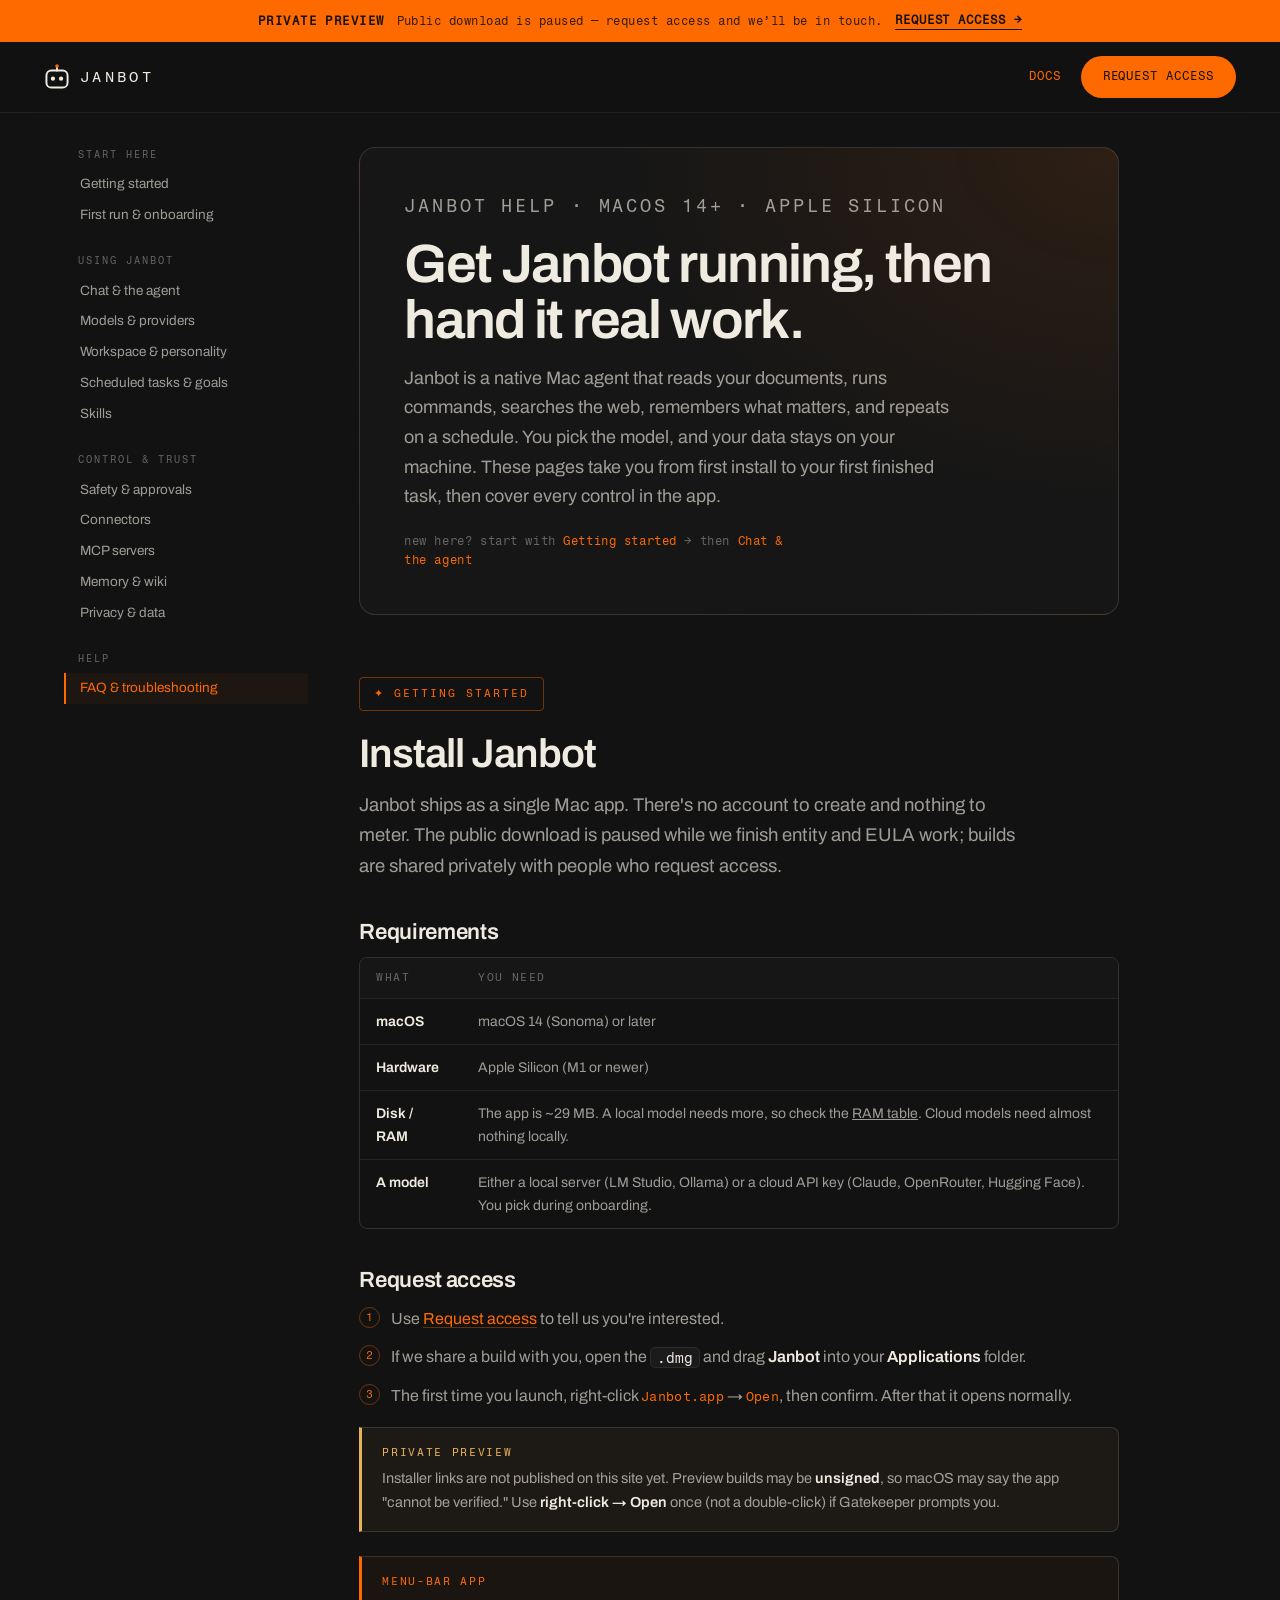
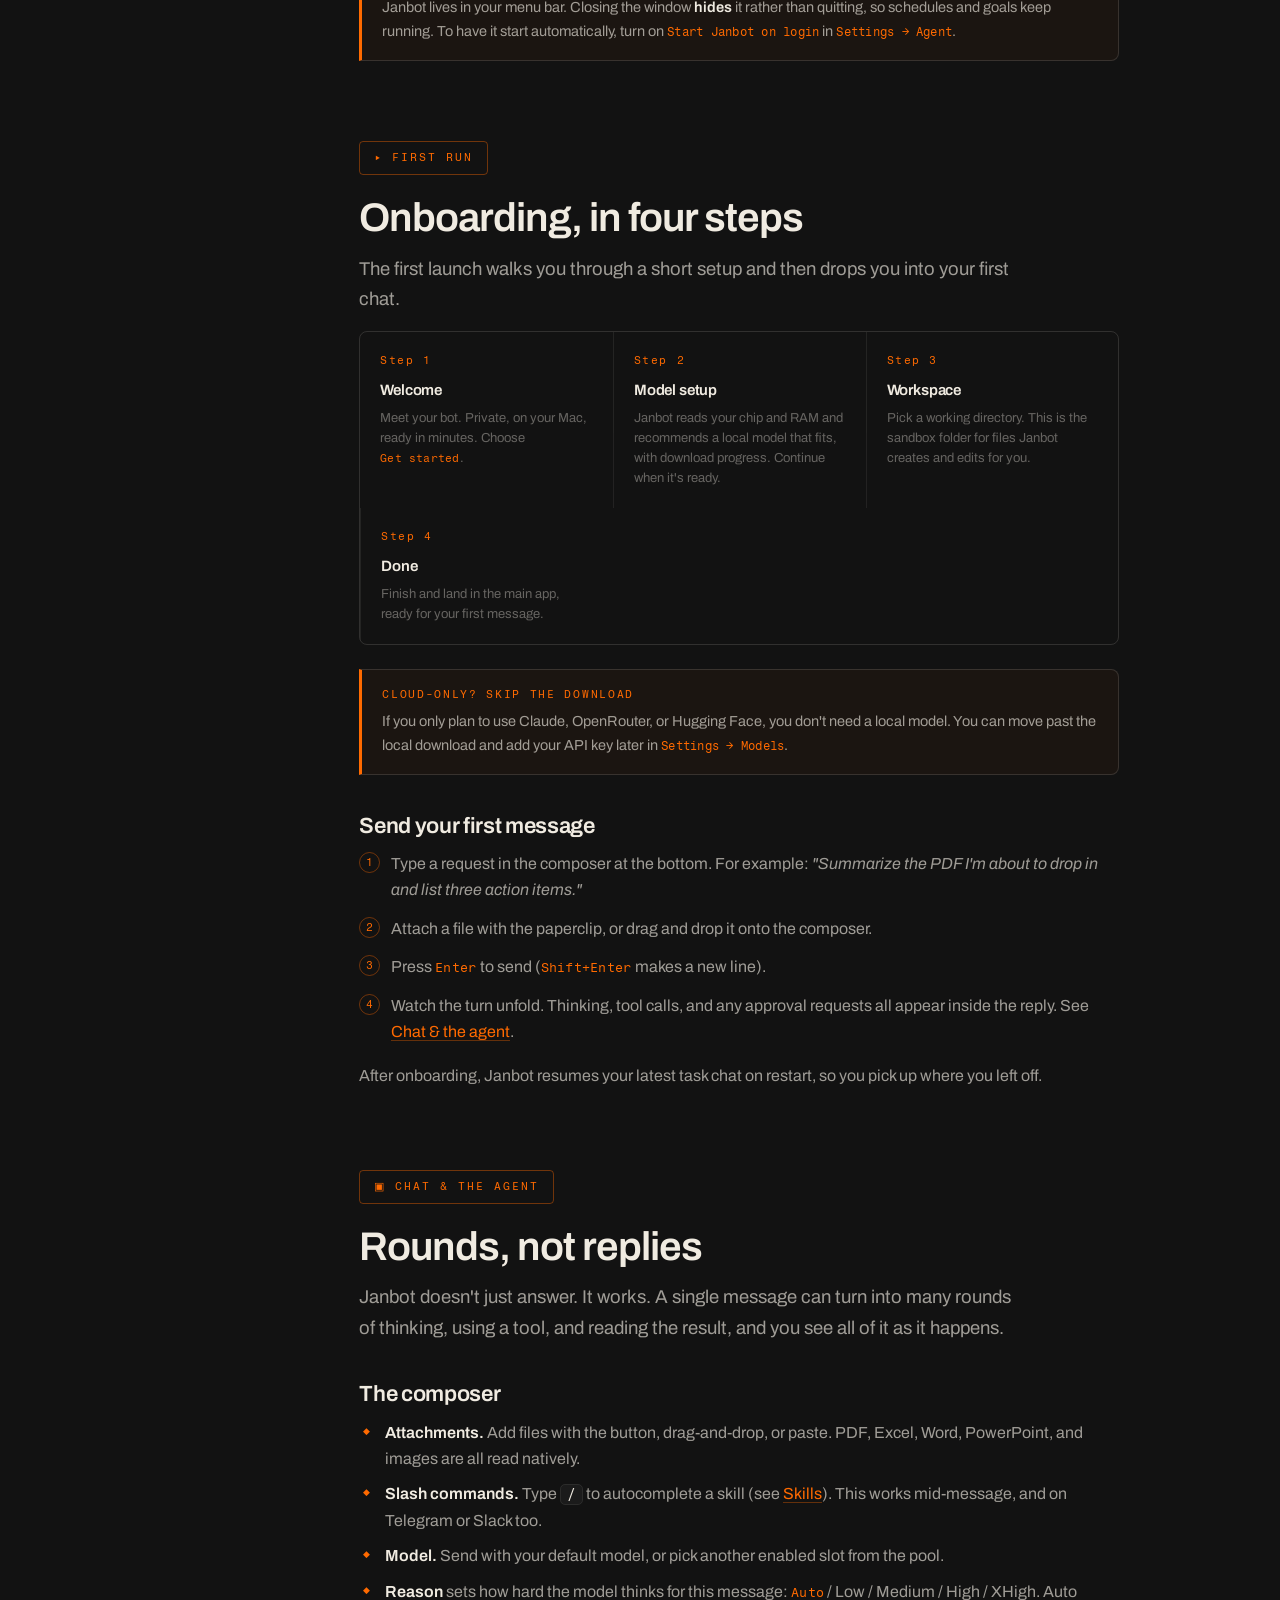
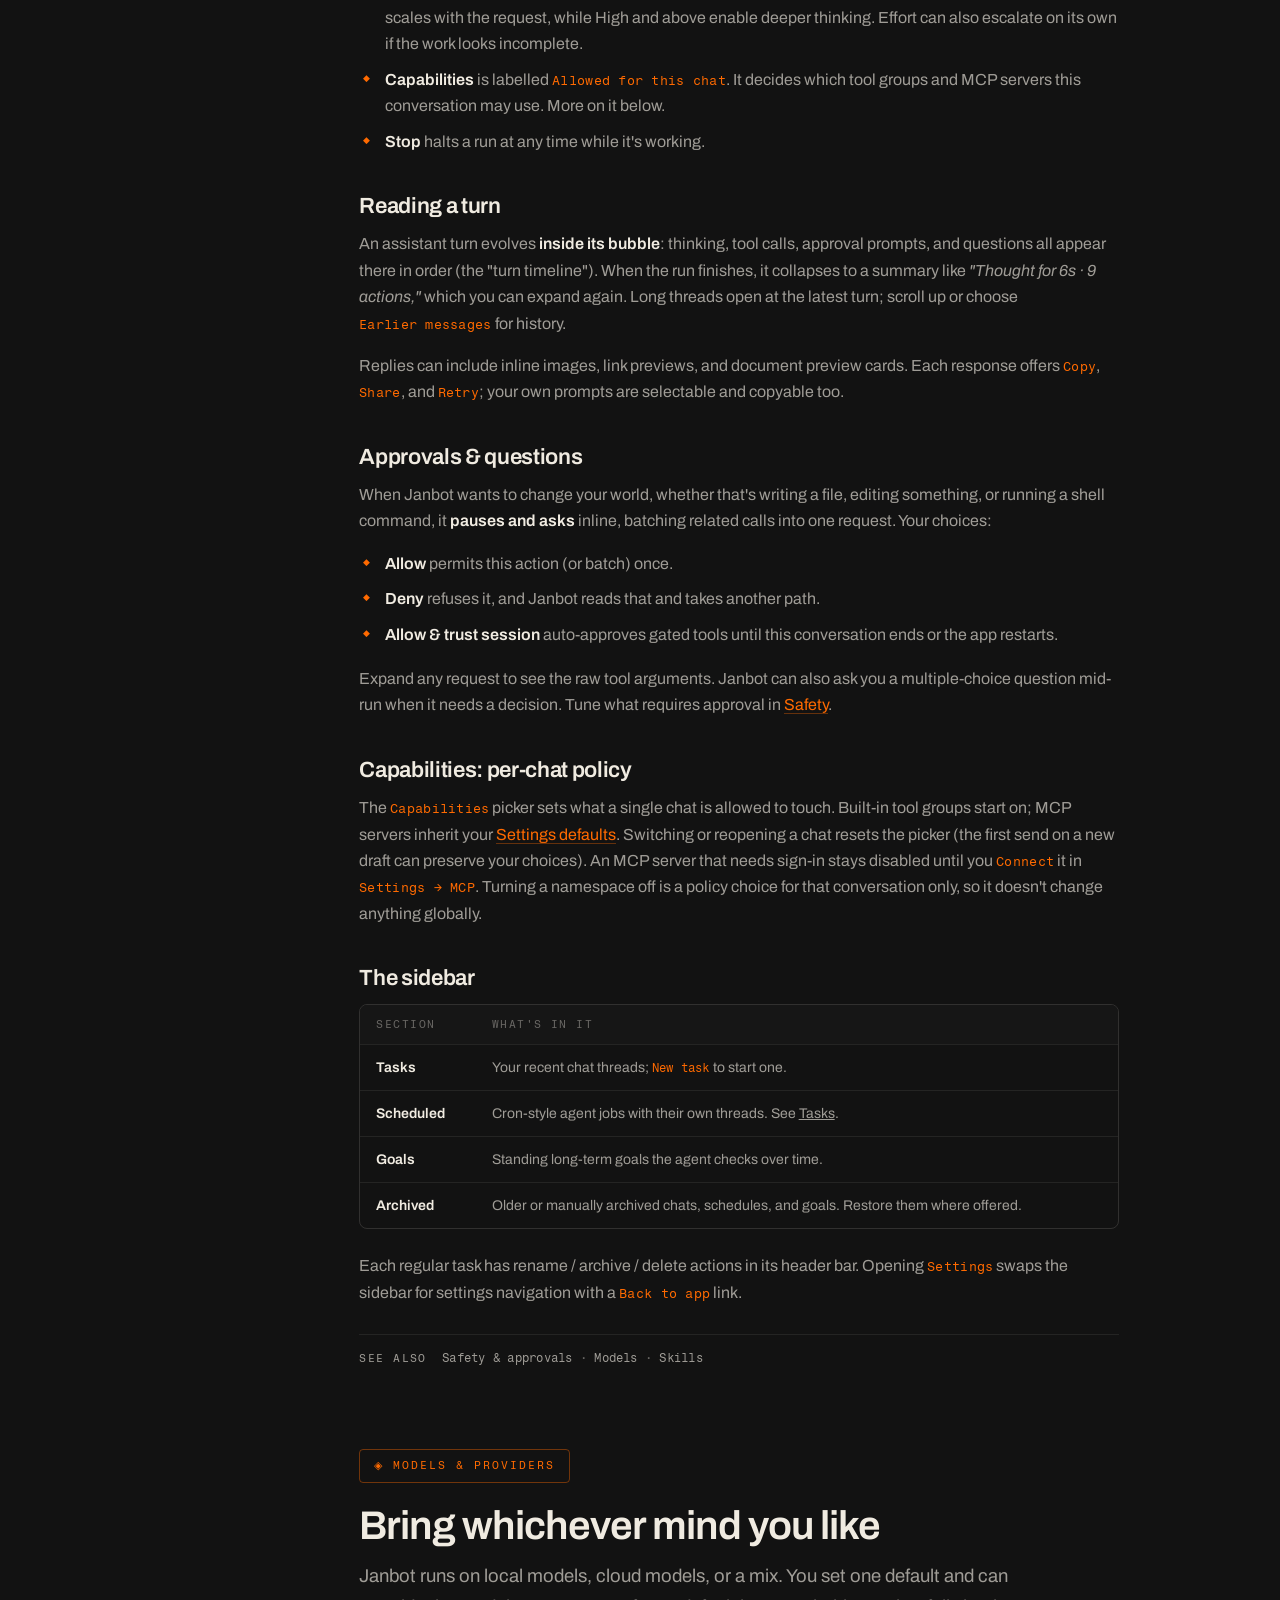
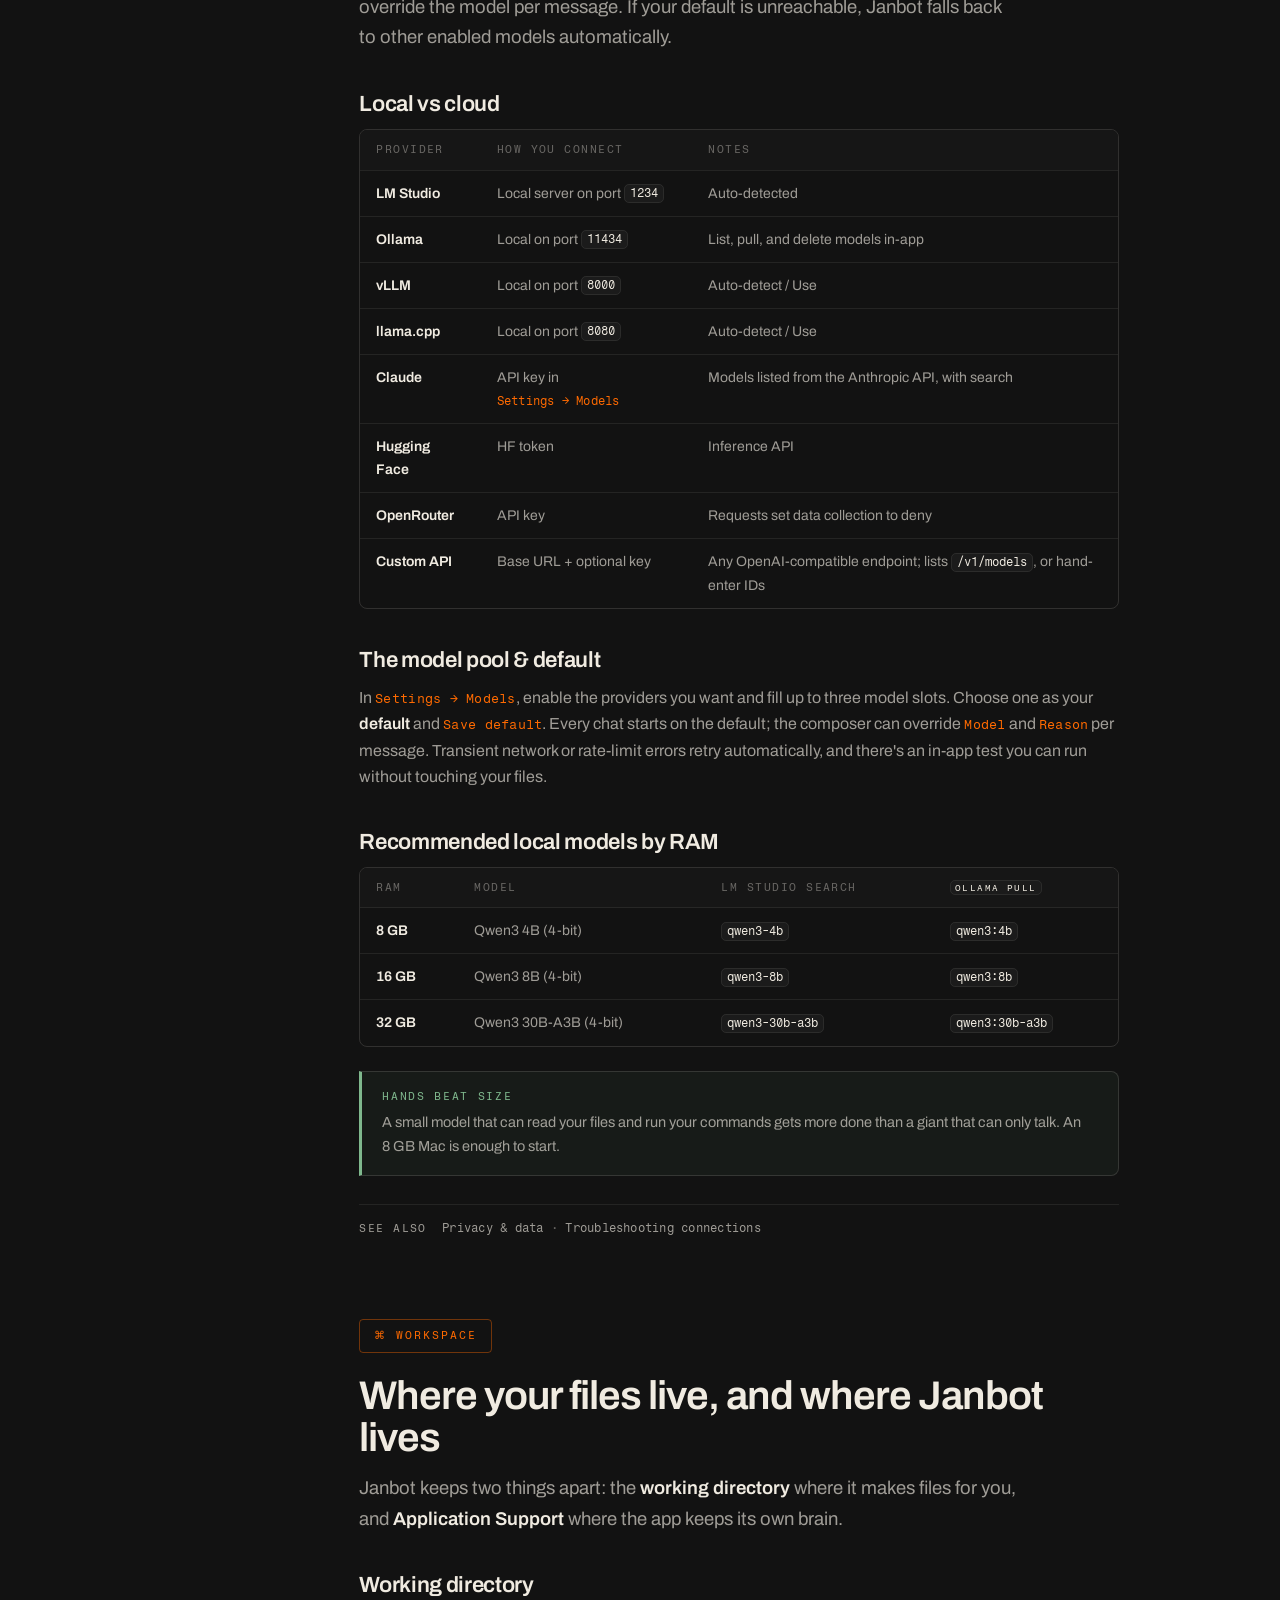
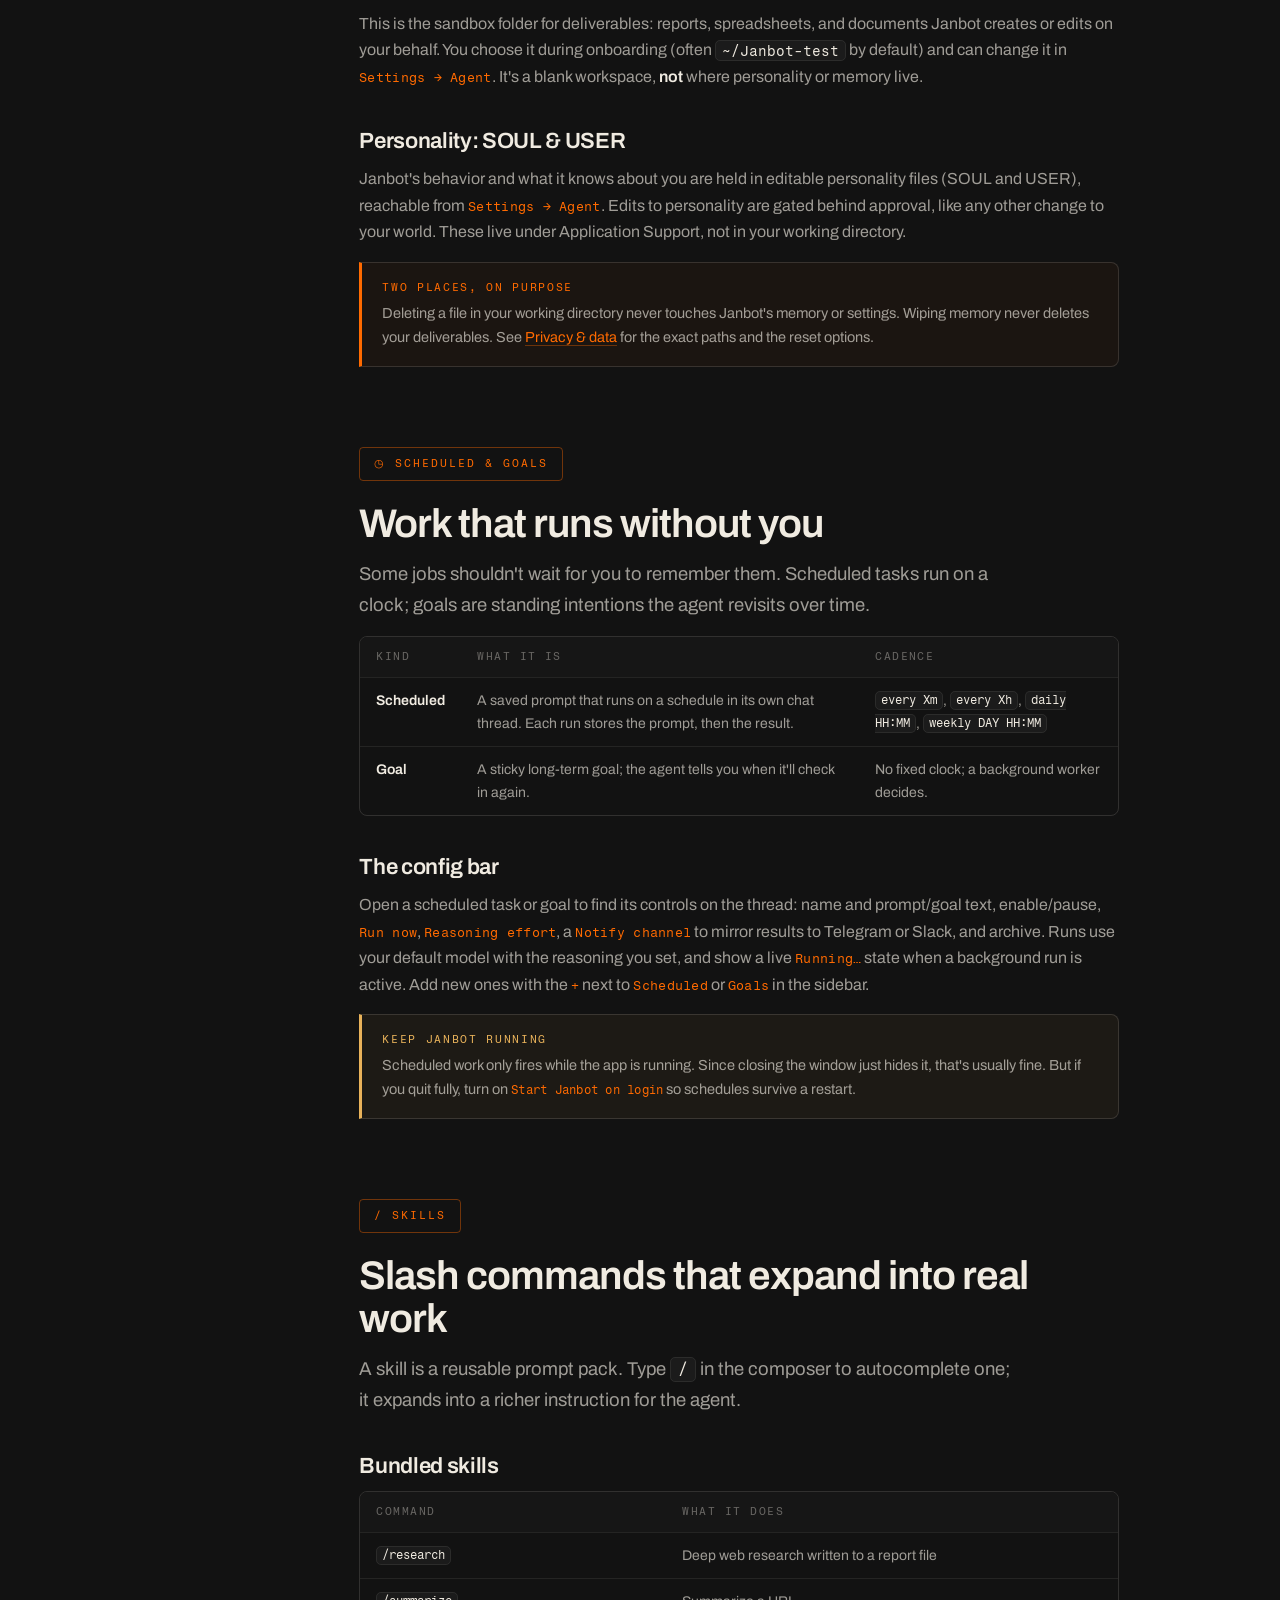
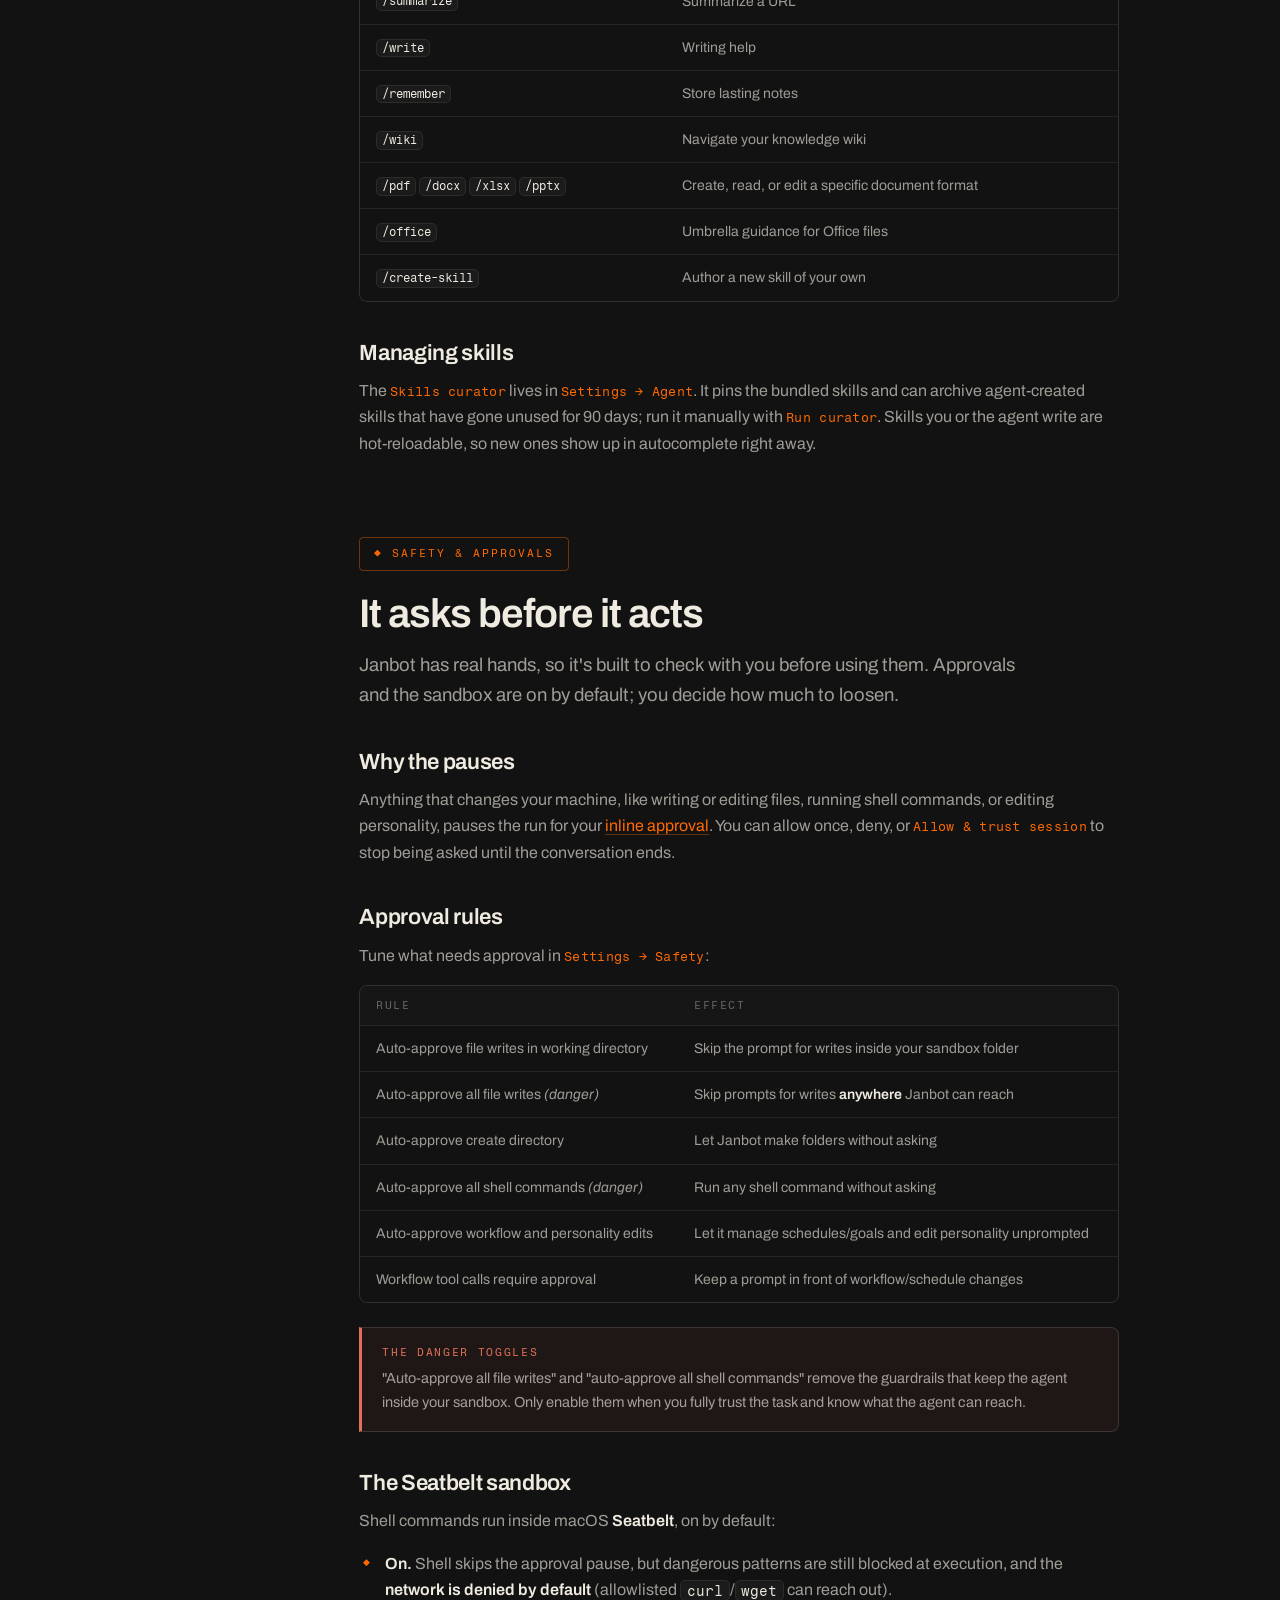
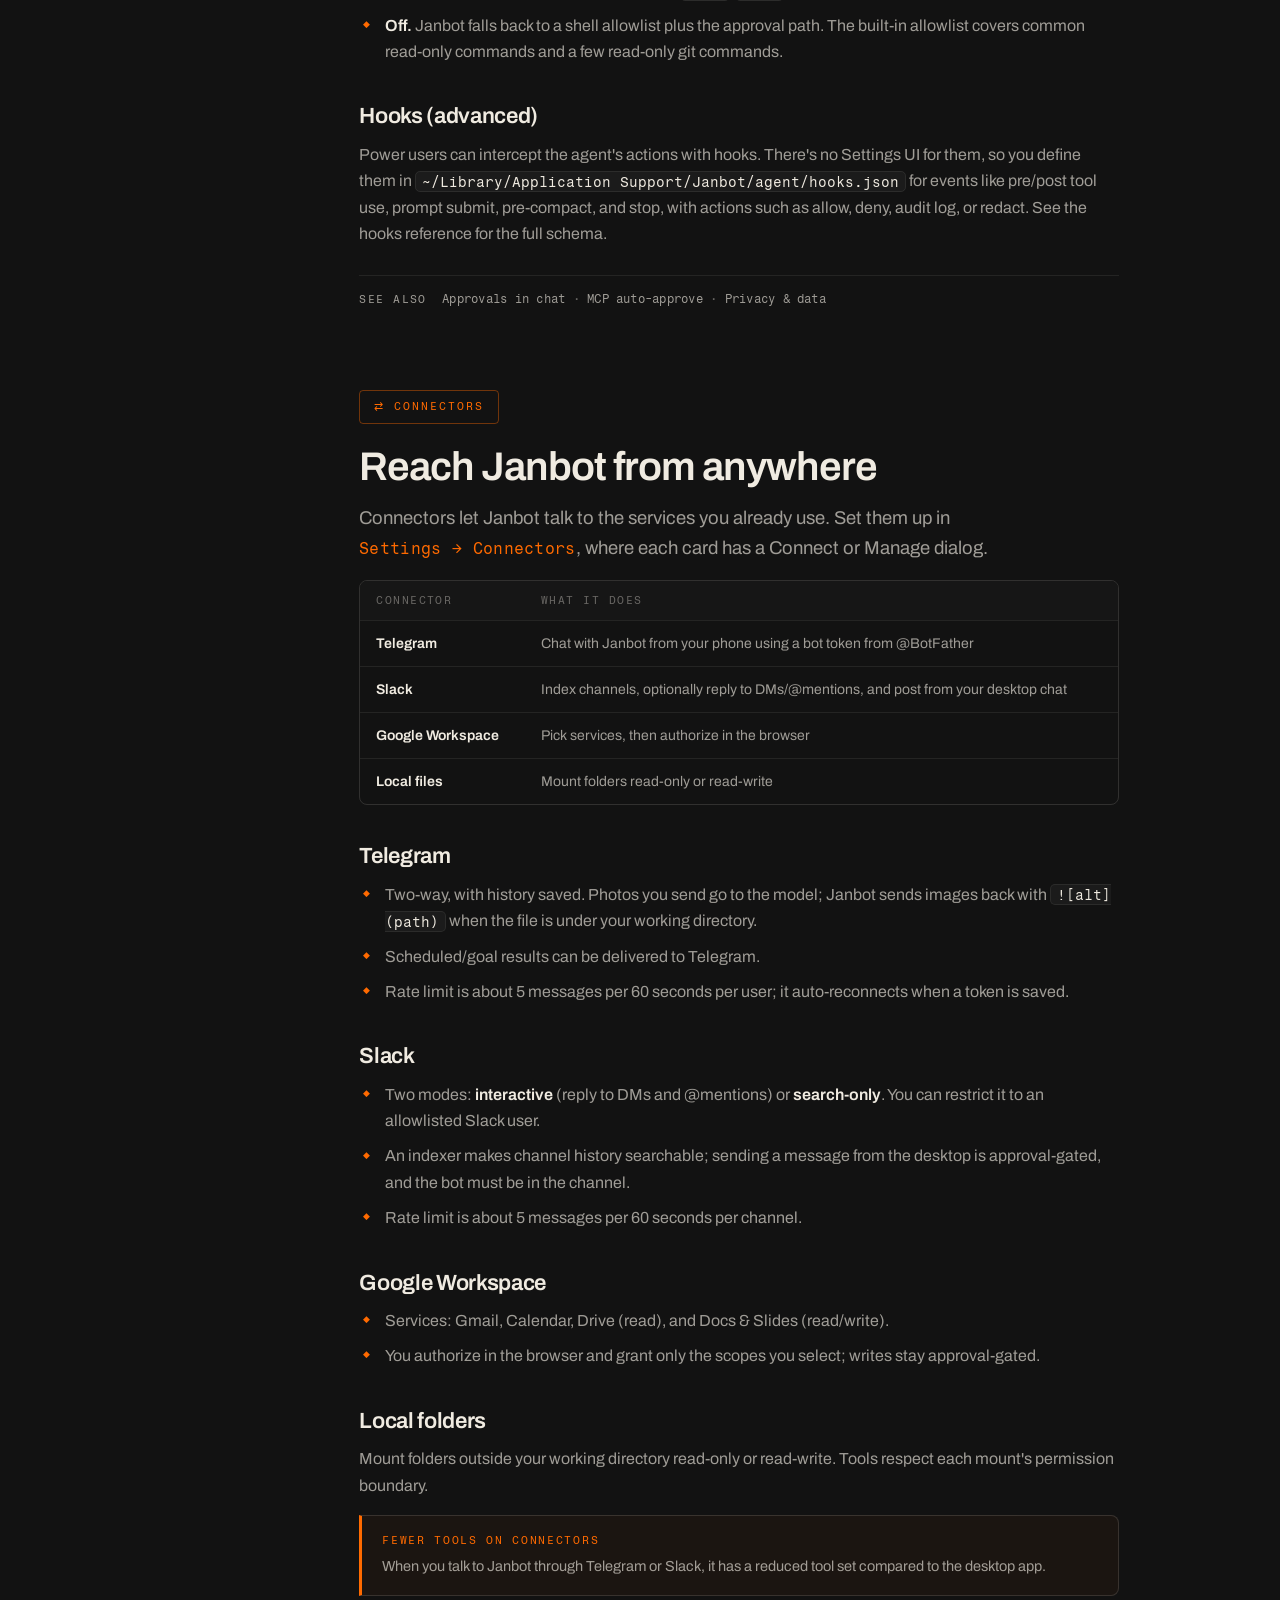
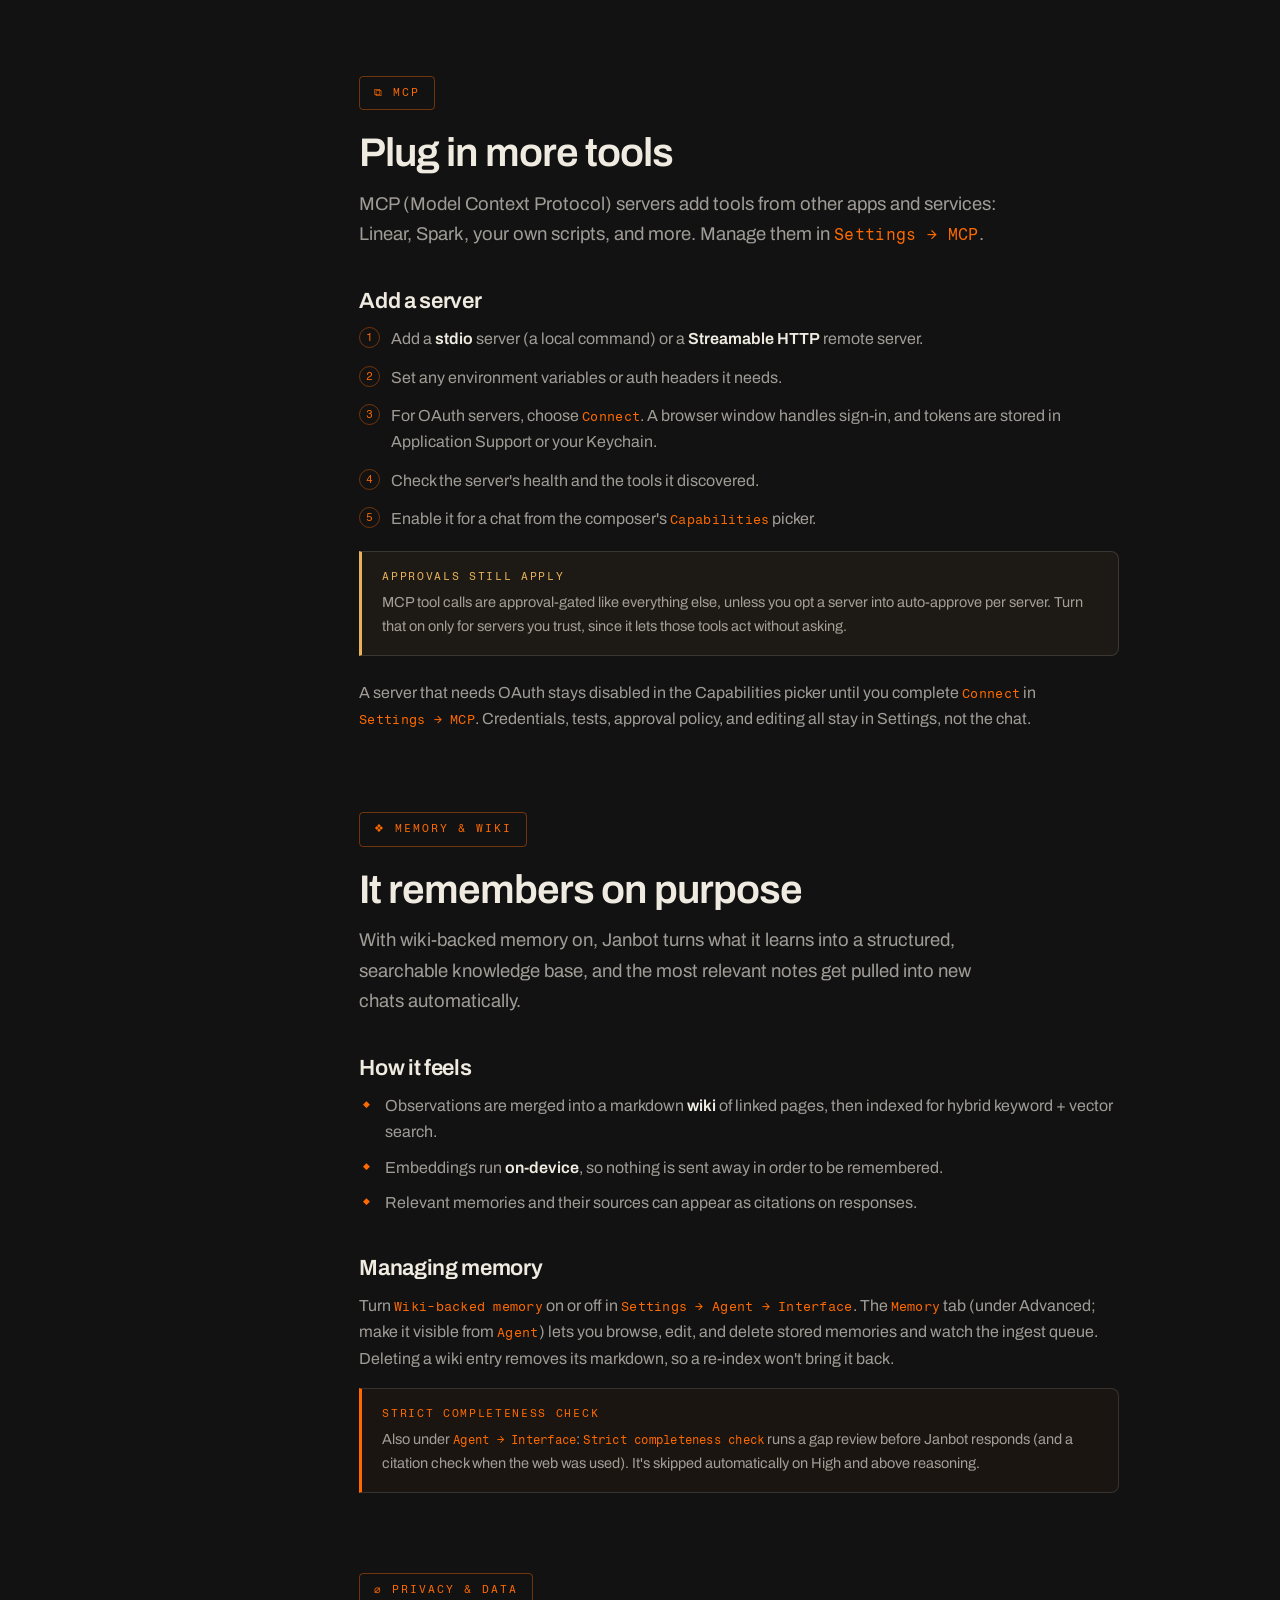
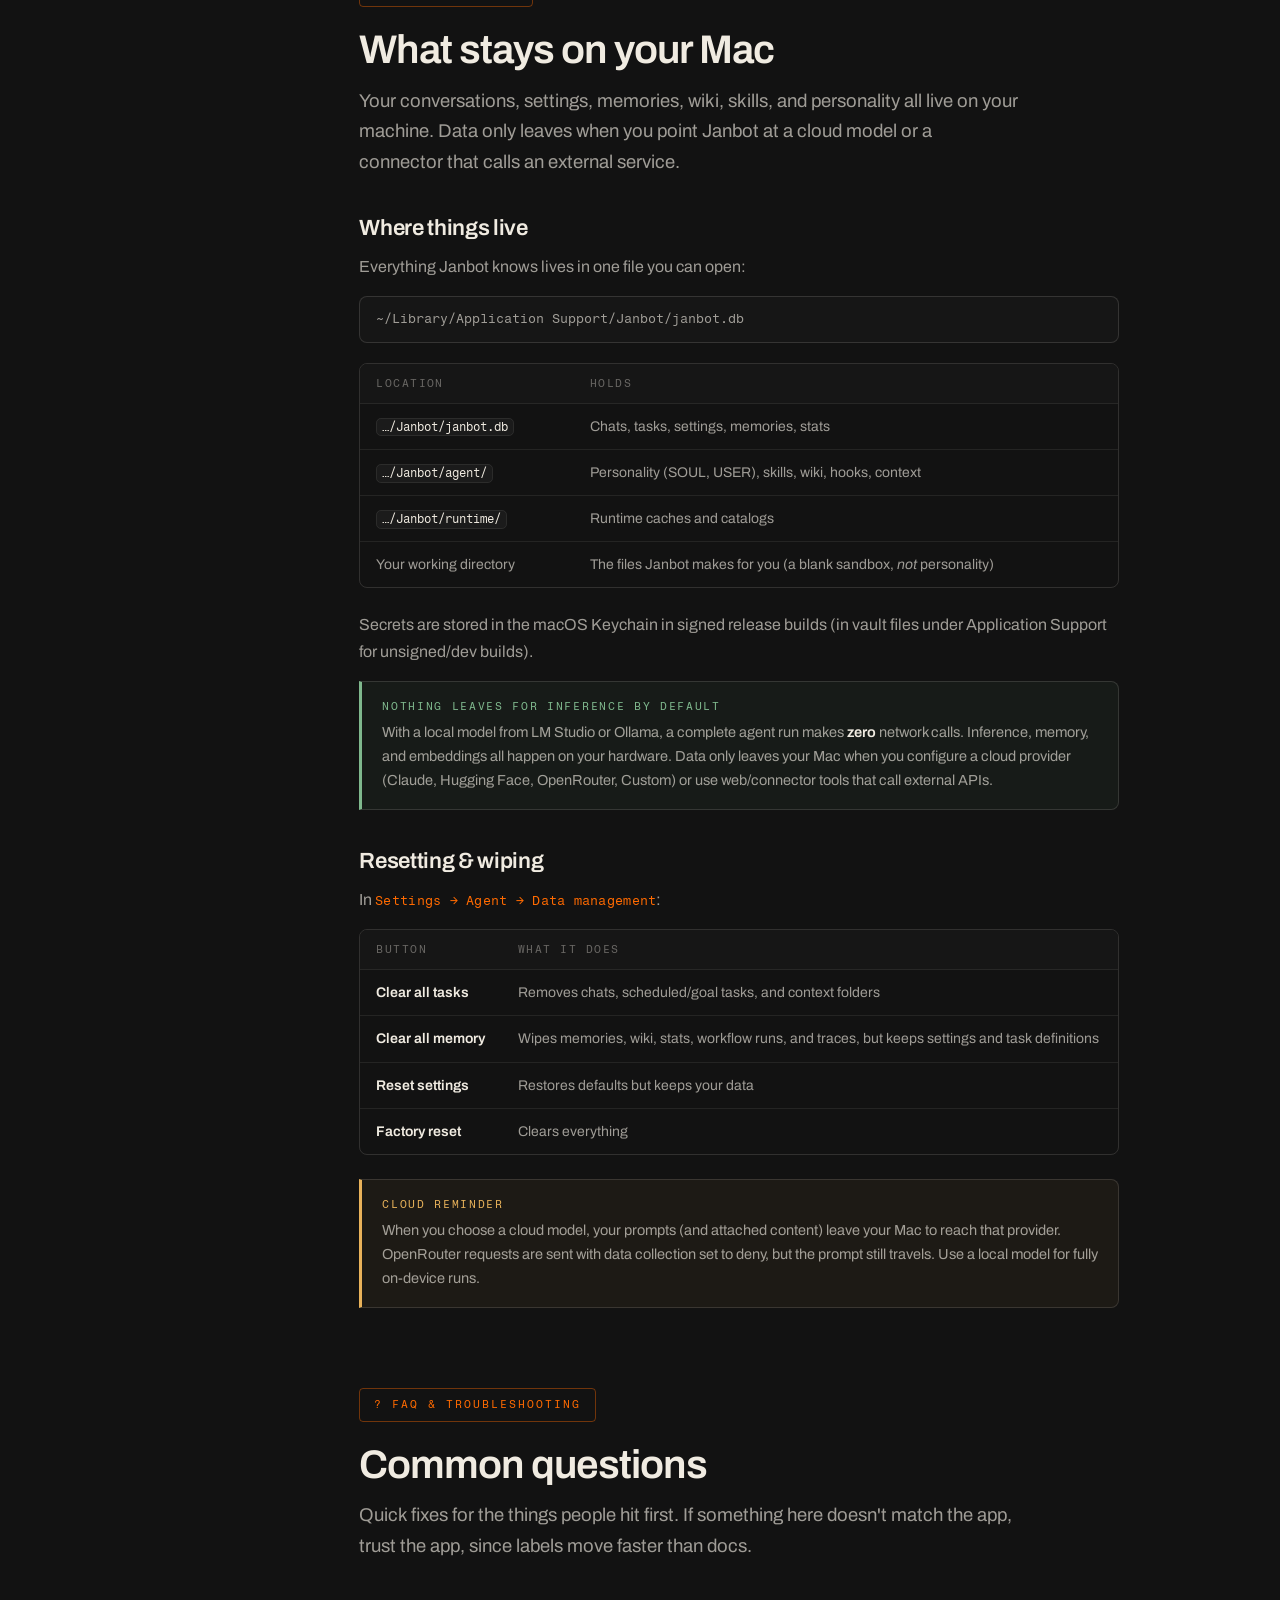
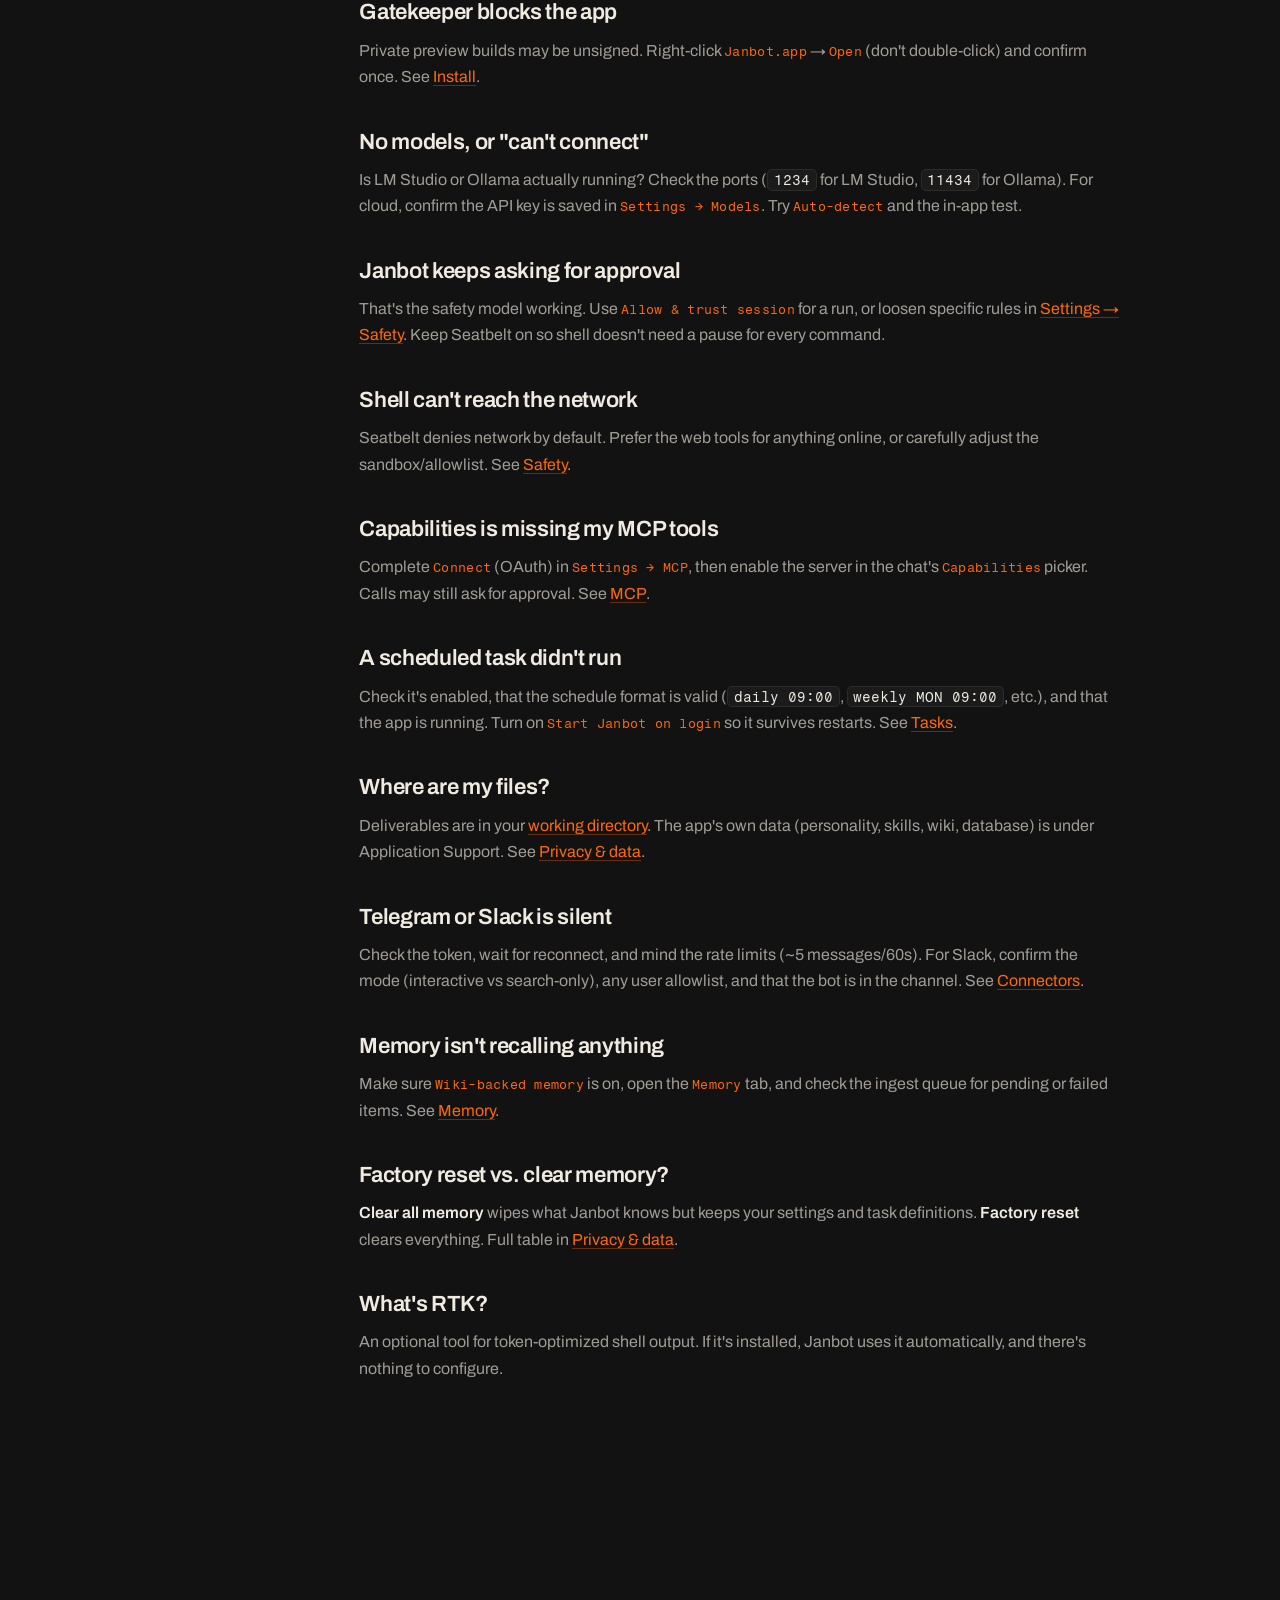
==== commit 3d577881: "Replace public download with Request access form links. Co-authored-by: Cursor <cursoragent@cursor.c" ====
--- a/docs.html
+++ b/docs.html
@@ -46,7 +46,8 @@
     --ease: cubic-bezier(0.33, 0, 0.15, 1);
     --focus-ring: 0 0 0 3px rgba(255, 106, 0, 0.5);
     --frame: clamp(10px, 1.6vw, 18px);
-    --nav-h: 61px;
+    --banner-h: 42px;
+    --nav-h: 103px;
   }
 
   html { scroll-behavior: smooth; }
@@ -95,9 +96,34 @@
   .pill-line { border: 1.5px solid var(--line); color: var(--bone); }
   .pill-line:hover { border-color: rgba(255,106,0,.6); background: rgba(255,106,0,.05); }
 
-  /* ── Top nav (sticky) ── */
+  /* ── Access banner + sticky top nav ── */
+  .access-banner {
+    position: sticky; top: 0; z-index: 61;
+    display: flex; align-items: center; justify-content: center;
+    gap: 12px; flex-wrap: wrap;
+    min-height: var(--banner-h);
+    padding: 10px clamp(16px, 3vw, 28px);
+    background: var(--orange); color: var(--ink);
+    text-decoration: none;
+    font-family: var(--mono); font-size: 12px; letter-spacing: 0.04em;
+    line-height: 1.35; text-align: center;
+    transition: background 0.18s var(--ease);
+  }
+  .access-banner:hover { background: #FF7D1F; }
+  .access-banner-label {
+    font-weight: 600; letter-spacing: 0.12em; text-transform: uppercase;
+  }
+  .access-banner-msg { opacity: 0.88; }
+  .access-banner-cta {
+    font-weight: 600; letter-spacing: 0.08em; text-transform: uppercase;
+    border-bottom: 1.5px solid currentColor; padding-bottom: 1px;
+  }
+  @media (max-width: 640px) {
+    .access-banner-msg { display: none; }
+  }
+
   .top-nav {
-    position: sticky; top: 0; z-index: 60;
+    position: sticky; top: var(--banner-h); z-index: 60;
     display: flex; align-items: center; justify-content: space-between;
     padding: 14px clamp(20px, 4vw, 44px);
     background: rgba(18, 18, 18, 0.82);
@@ -372,6 +398,12 @@
 <body>
 
 <a class="skip" href="#getting-started">Skip to content</a>
+
+<a class="access-banner" href="https://docs.google.com/forms/d/e/1FAIpQLSfitd2bcirZFSuv5LWFR64CkXnH7Dr53xU0hwhZsThrmVEXMA/viewform?usp=header" target="_blank" rel="noopener noreferrer">
+  <span class="access-banner-label">Private preview</span>
+  <span class="access-banner-msg">Public download is paused — request access and we’ll be in touch.</span>
+  <span class="access-banner-cta">Request access →</span>
+</a>
 
 <!-- ═══ NAV ═══ -->
 <nav class="top-nav" aria-label="Site">
@@ -388,7 +420,7 @@
   <div class="hero-nav-links">
     <button class="toc-toggle" id="tocToggle" aria-expanded="false" aria-controls="docsNav">Contents</button>
     <a class="plain active" href="docs.html" aria-current="page">Docs</a>
-    <a class="pill pill-hot" href="janbot-latest.dmg" download>Download</a>
+    <a class="pill pill-hot" href="https://docs.google.com/forms/d/e/1FAIpQLSfitd2bcirZFSuv5LWFR64CkXnH7Dr53xU0hwhZsThrmVEXMA/viewform?usp=header" target="_blank" rel="noopener noreferrer">Request access</a>
   </div>
 </nav>
 
@@ -421,7 +453,7 @@
     <div class="docs-hero rev">
       <p class="docs-kicker">Janbot help · macOS 14+ · Apple Silicon</p>
       <h1>Get Janbot running, then hand it real work.</h1>
-      <p>Janbot is a native Mac agent that reads your documents, runs commands, searches the web, remembers what matters, and repeats on a schedule. You pick the model, and your data stays on your machine. These pages take you from download to your first finished task, then cover every control in the app.</p>
+      <p>Janbot is a native Mac agent that reads your documents, runs commands, searches the web, remembers what matters, and repeats on a schedule. You pick the model, and your data stays on your machine. These pages take you from first install to your first finished task, then cover every control in the app.</p>
       <p class="hero-fine">new here? start with <a href="#getting-started" style="color:var(--orange);text-decoration:none;">Getting started</a> → then <a href="#chat" style="color:var(--orange);text-decoration:none;">Chat &amp; the agent</a></p>
     </div>
 
@@ -429,7 +461,7 @@
     <section class="doc rev" id="getting-started">
       <span class="chip">✦ Getting started</span>
       <h2>Install Janbot</h2>
-      <p class="lead">Janbot ships as a single Mac app. There's no account to create and nothing to meter. You download it, open it, and connect a model.</p>
+      <p class="lead">Janbot ships as a single Mac app. There's no account to create and nothing to meter. The public download is paused while we finish entity and EULA work; builds are shared privately with people who request access.</p>
 
       <h3>Requirements</h3>
       <div class="table-wrap">
@@ -444,16 +476,16 @@
         </table>
       </div>
 
-      <h3>Download &amp; open</h3>
+      <h3>Request access</h3>
       <ol>
-        <li>Download <code>janbot-latest.dmg</code> from the <a href="janbot-latest.dmg" download>Download button</a> at the top of any page.</li>
-        <li>Open the <code>.dmg</code> and drag <strong>Janbot</strong> into your <strong>Applications</strong> folder.</li>
+        <li>Use <a href="https://docs.google.com/forms/d/e/1FAIpQLSfitd2bcirZFSuv5LWFR64CkXnH7Dr53xU0hwhZsThrmVEXMA/viewform?usp=header" target="_blank" rel="noopener noreferrer">Request access</a> to tell us you're interested.</li>
+        <li>If we share a build with you, open the <code>.dmg</code> and drag <strong>Janbot</strong> into your <strong>Applications</strong> folder.</li>
         <li>The first time you launch, right-click <span class="ui">Janbot.app</span> → <span class="ui">Open</span>, then confirm. After that it opens normally.</li>
       </ol>
 
       <div class="note warn">
-        <span class="note-label">Gatekeeper</span>
-        <p>The public build is an <strong>unsigned preview</strong>, so macOS may say it "cannot be verified." That's expected. Use <strong>right-click → Open</strong> once (not a double-click) to tell Gatekeeper you trust it. You only do this on first launch.</p>
+        <span class="note-label">Private preview</span>
+        <p>Installer links are not published on this site yet. Preview builds may be <strong>unsigned</strong>, so macOS may say the app "cannot be verified." Use <strong>right-click → Open</strong> once (not a double-click) if Gatekeeper prompts you.</p>
       </div>
 
       <div class="note">
@@ -857,8 +889,8 @@
       <h2>Common questions</h2>
       <p class="lead">Quick fixes for the things people hit first. If something here doesn't match the app, trust the app, since labels move faster than docs.</p>
 
-      <h3>Gatekeeper blocks the DMG</h3>
-      <p>The preview build is unsigned. Right-click <span class="ui">Janbot.app</span> → <span class="ui">Open</span> (don't double-click) and confirm once. See <a href="#getting-started">Install</a>.</p>
+      <h3>Gatekeeper blocks the app</h3>
+      <p>Private preview builds may be unsigned. Right-click <span class="ui">Janbot.app</span> → <span class="ui">Open</span> (don't double-click) and confirm once. See <a href="#getting-started">Install</a>.</p>
 
       <h3>No models, or "can't connect"</h3>
       <p>Is LM Studio or Ollama actually running? Check the ports (<code>1234</code> for LM Studio, <code>11434</code> for Ollama). For cloud, confirm the API key is saved in <span class="ui">Settings → Models</span>. Try <span class="ui">Auto-detect</span> and the in-app test.</p>
@@ -902,7 +934,7 @@
     <div class="foot-links">
       <a href="index.html">Home</a>
       <a href="docs.html">Docs</a>
-      <a href="janbot-latest.dmg" download>Download</a>
+      <a href="https://docs.google.com/forms/d/e/1FAIpQLSfitd2bcirZFSuv5LWFR64CkXnH7Dr53xU0hwhZsThrmVEXMA/viewform?usp=header" target="_blank" rel="noopener noreferrer">Request access</a>
     </div>
   </div>
 </footer>
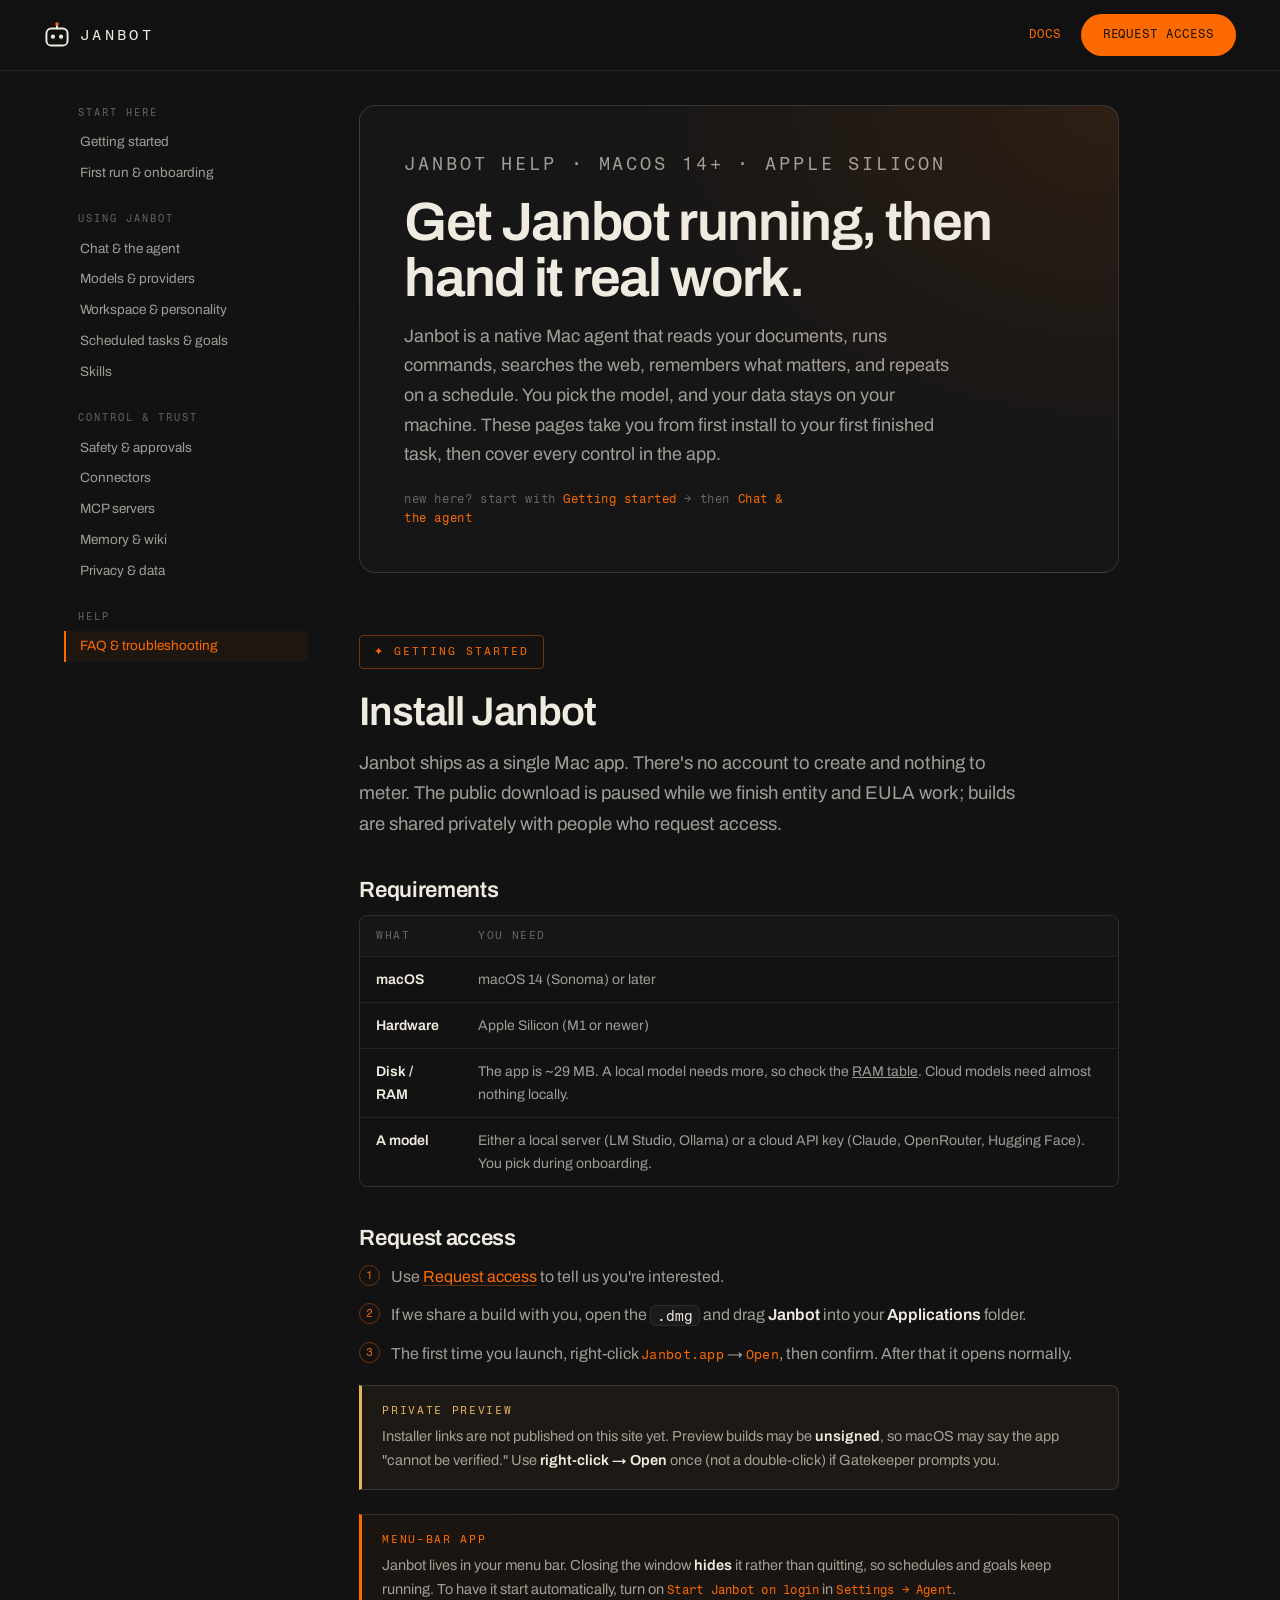
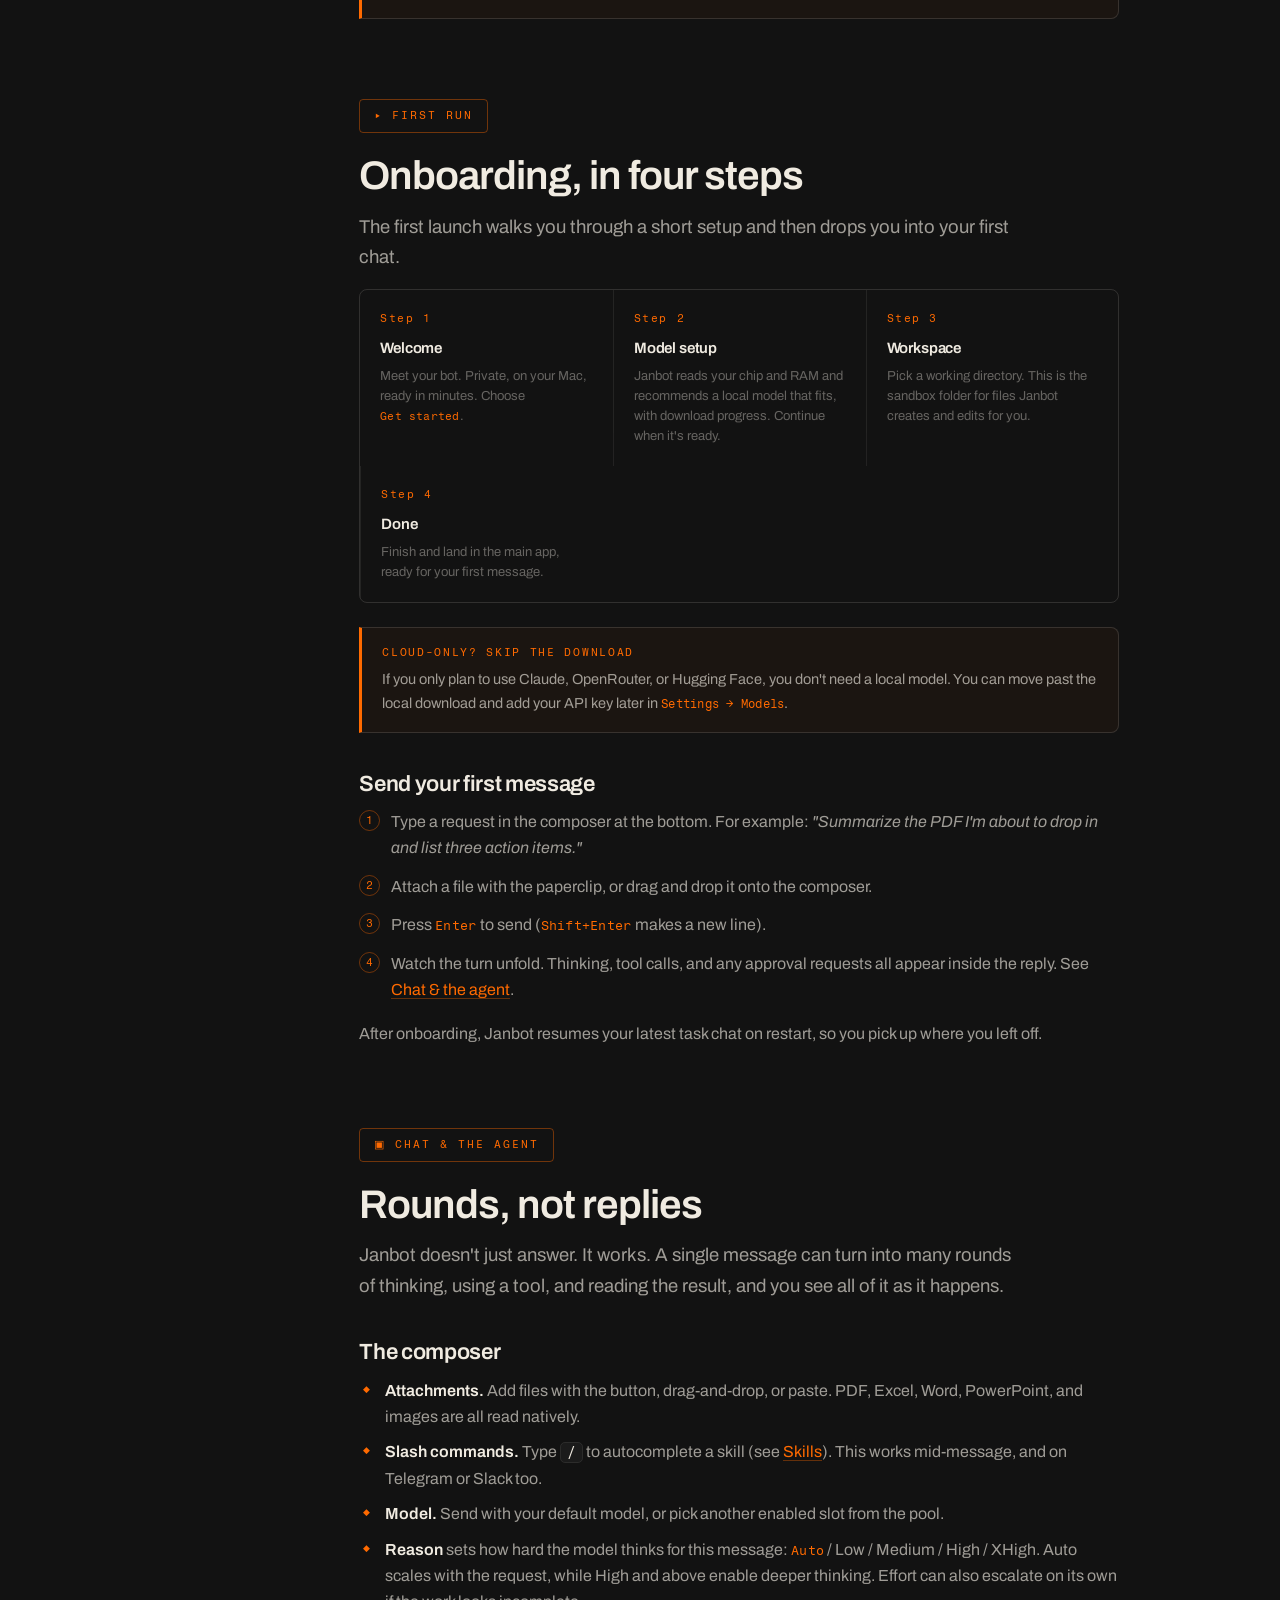
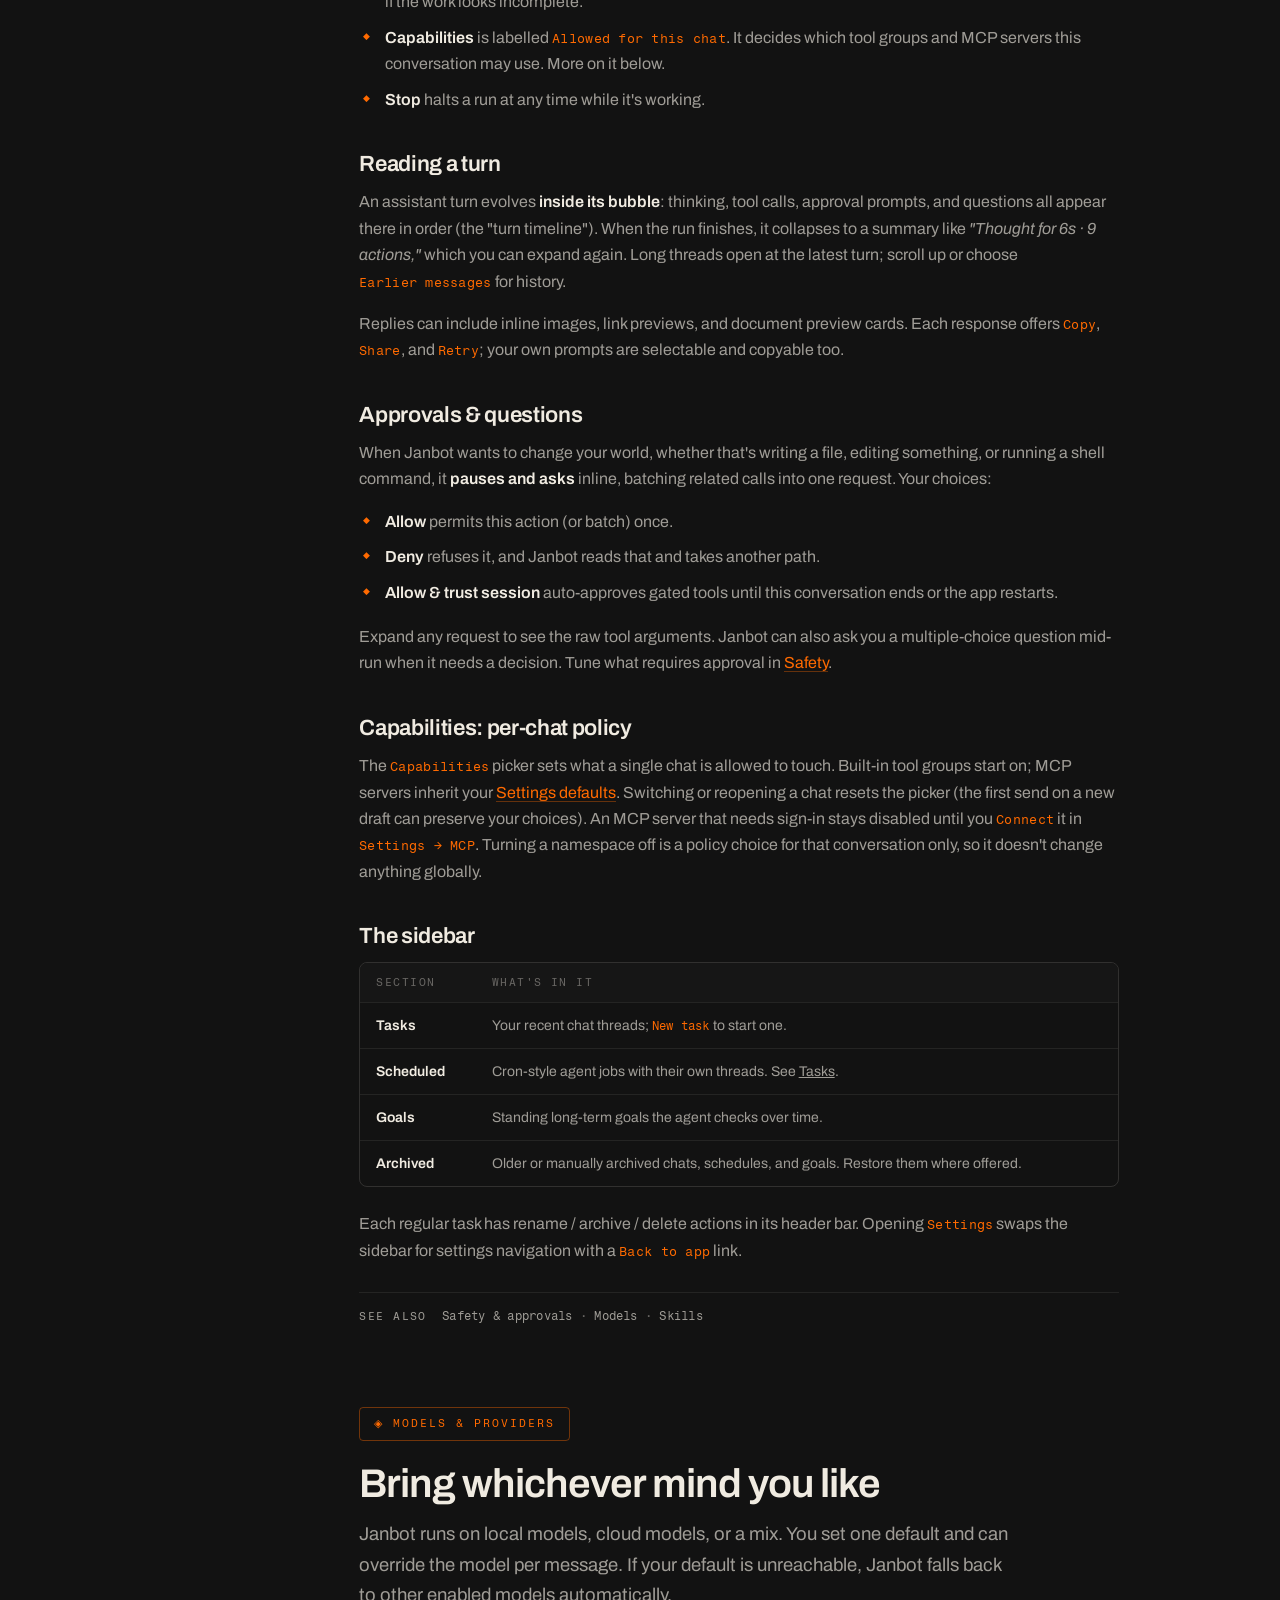
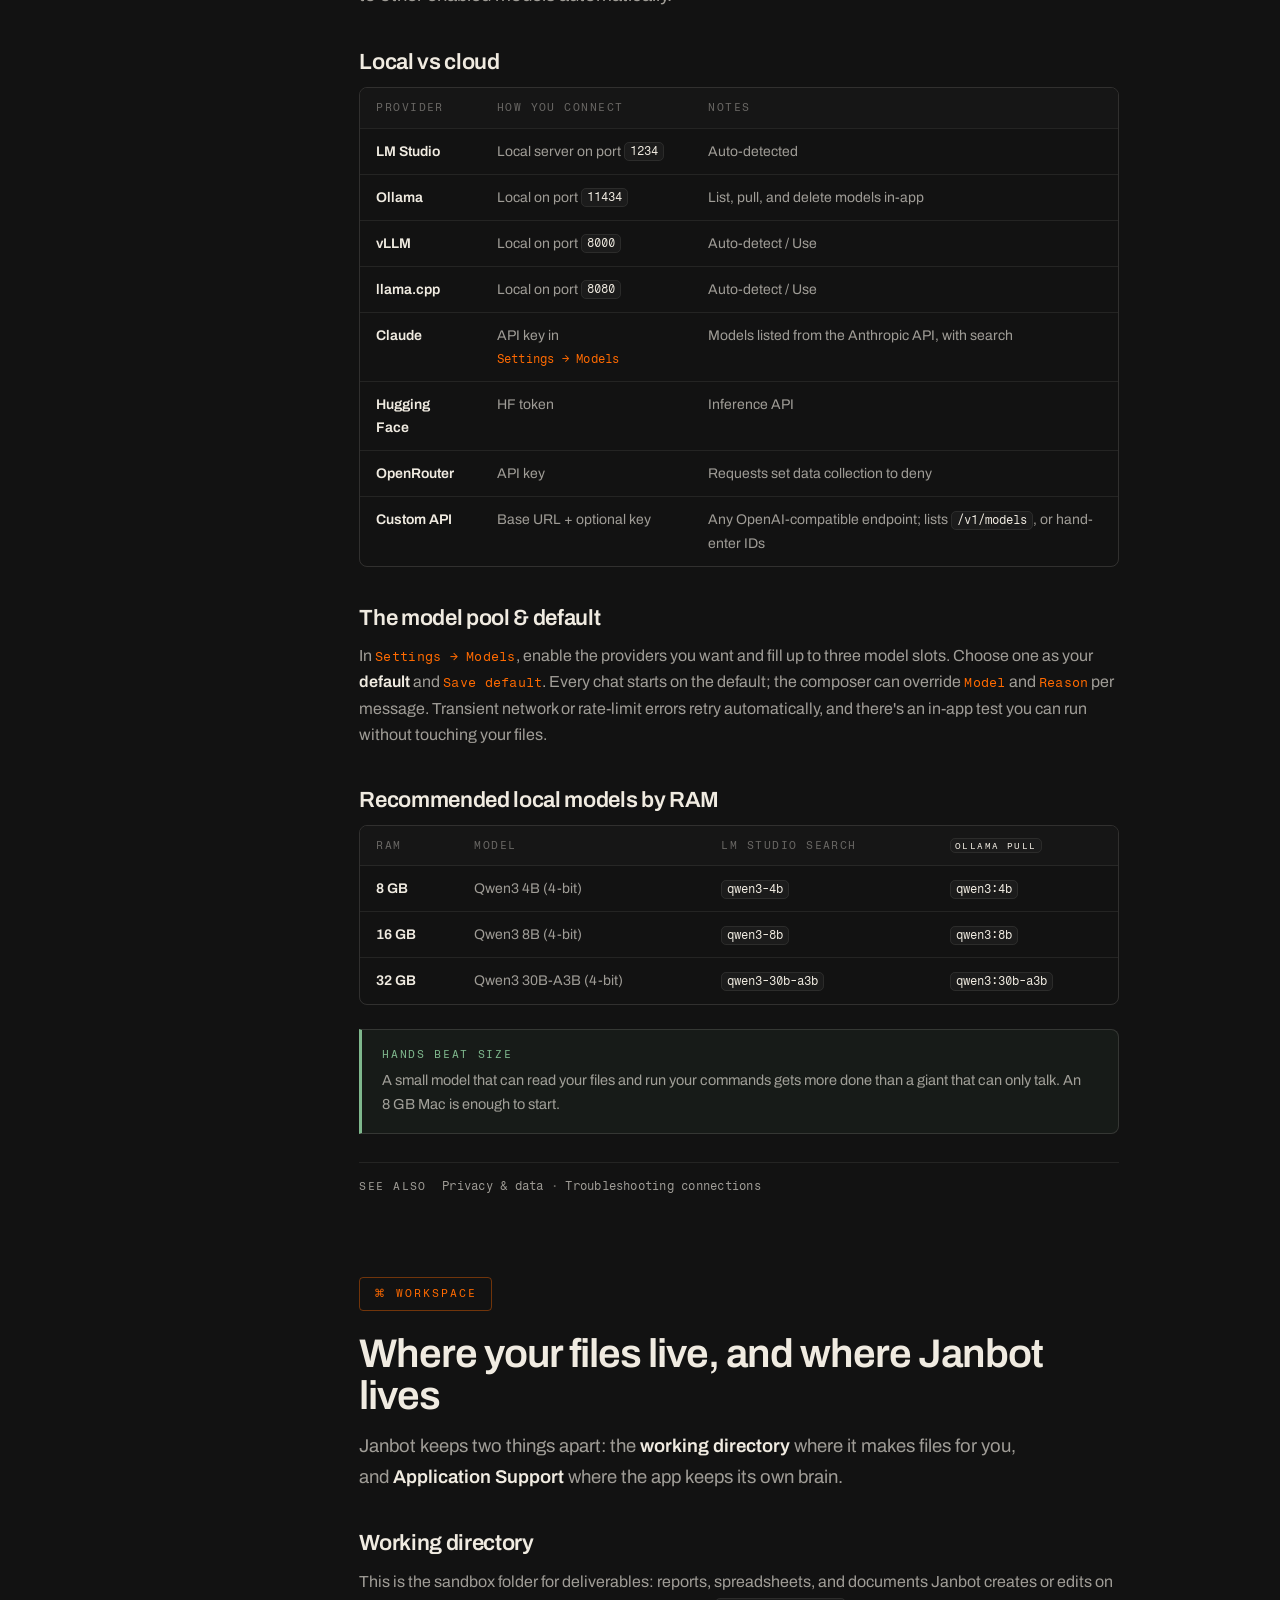
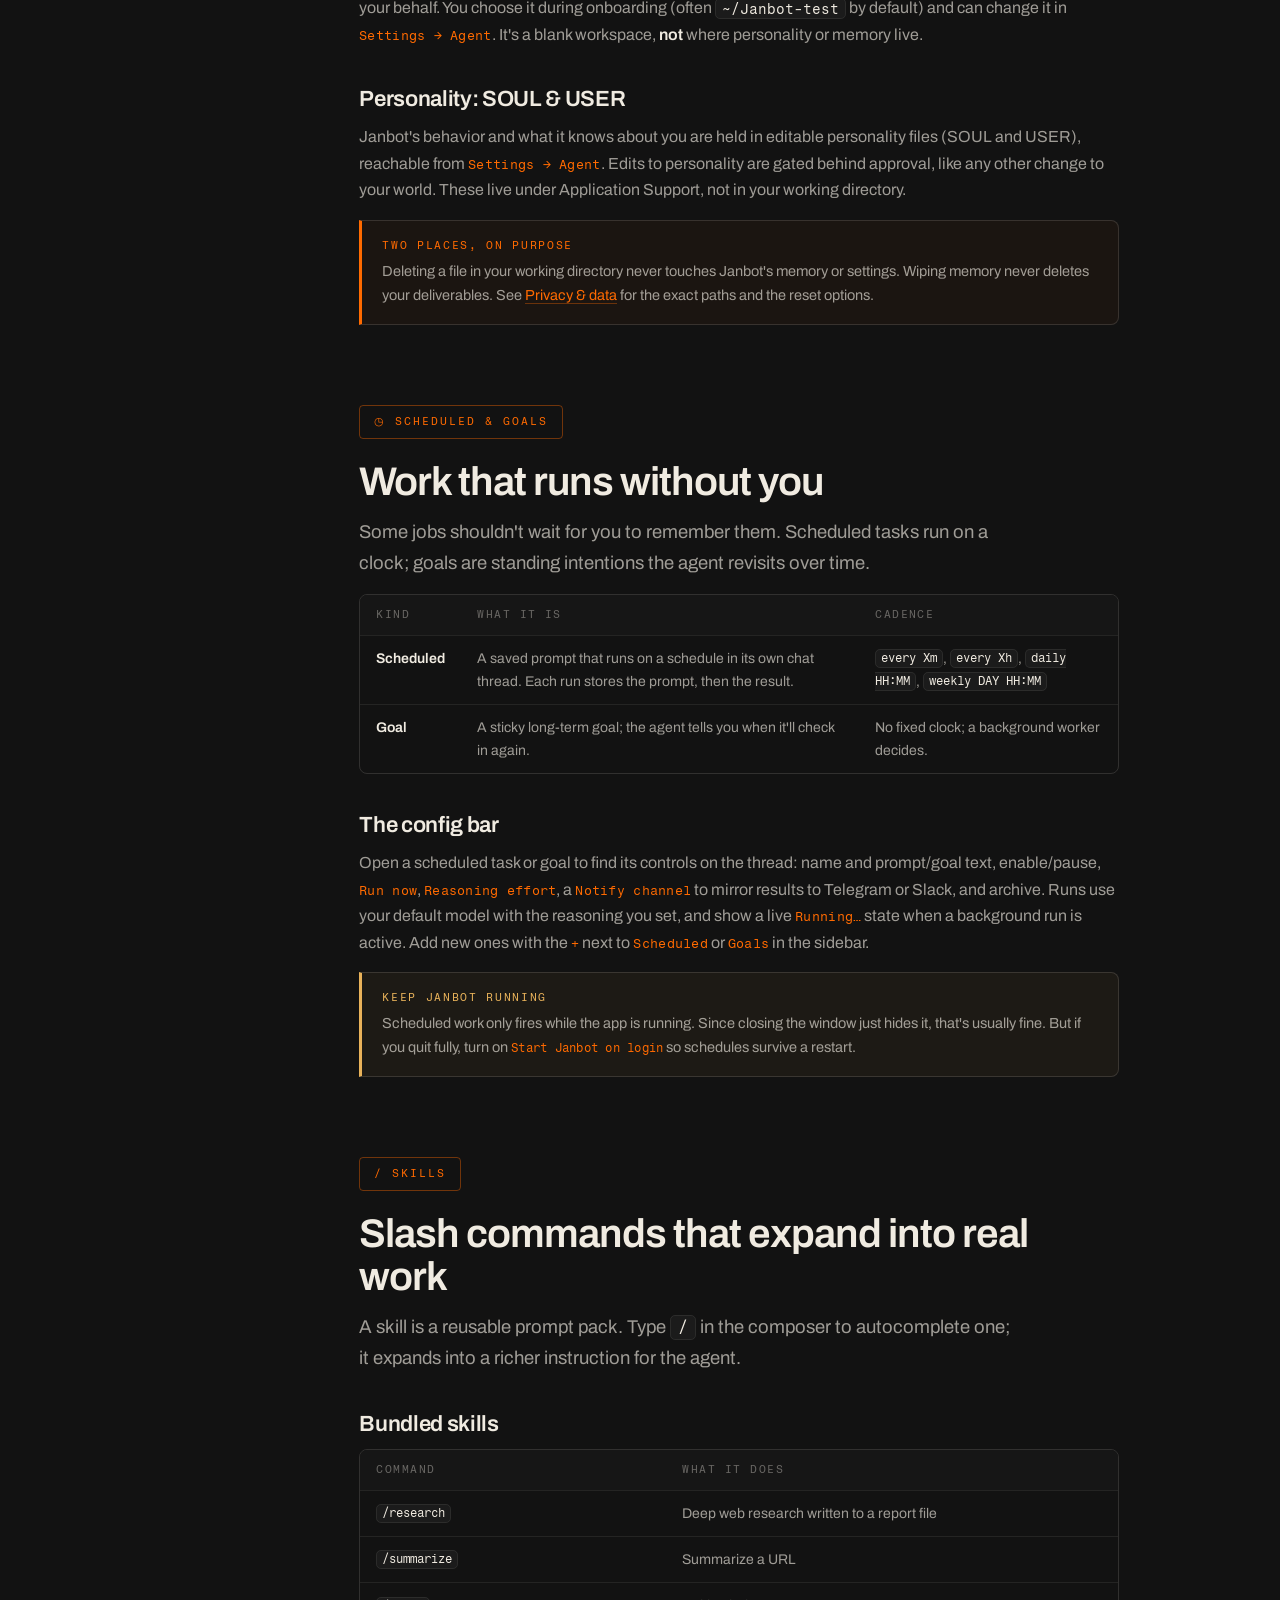
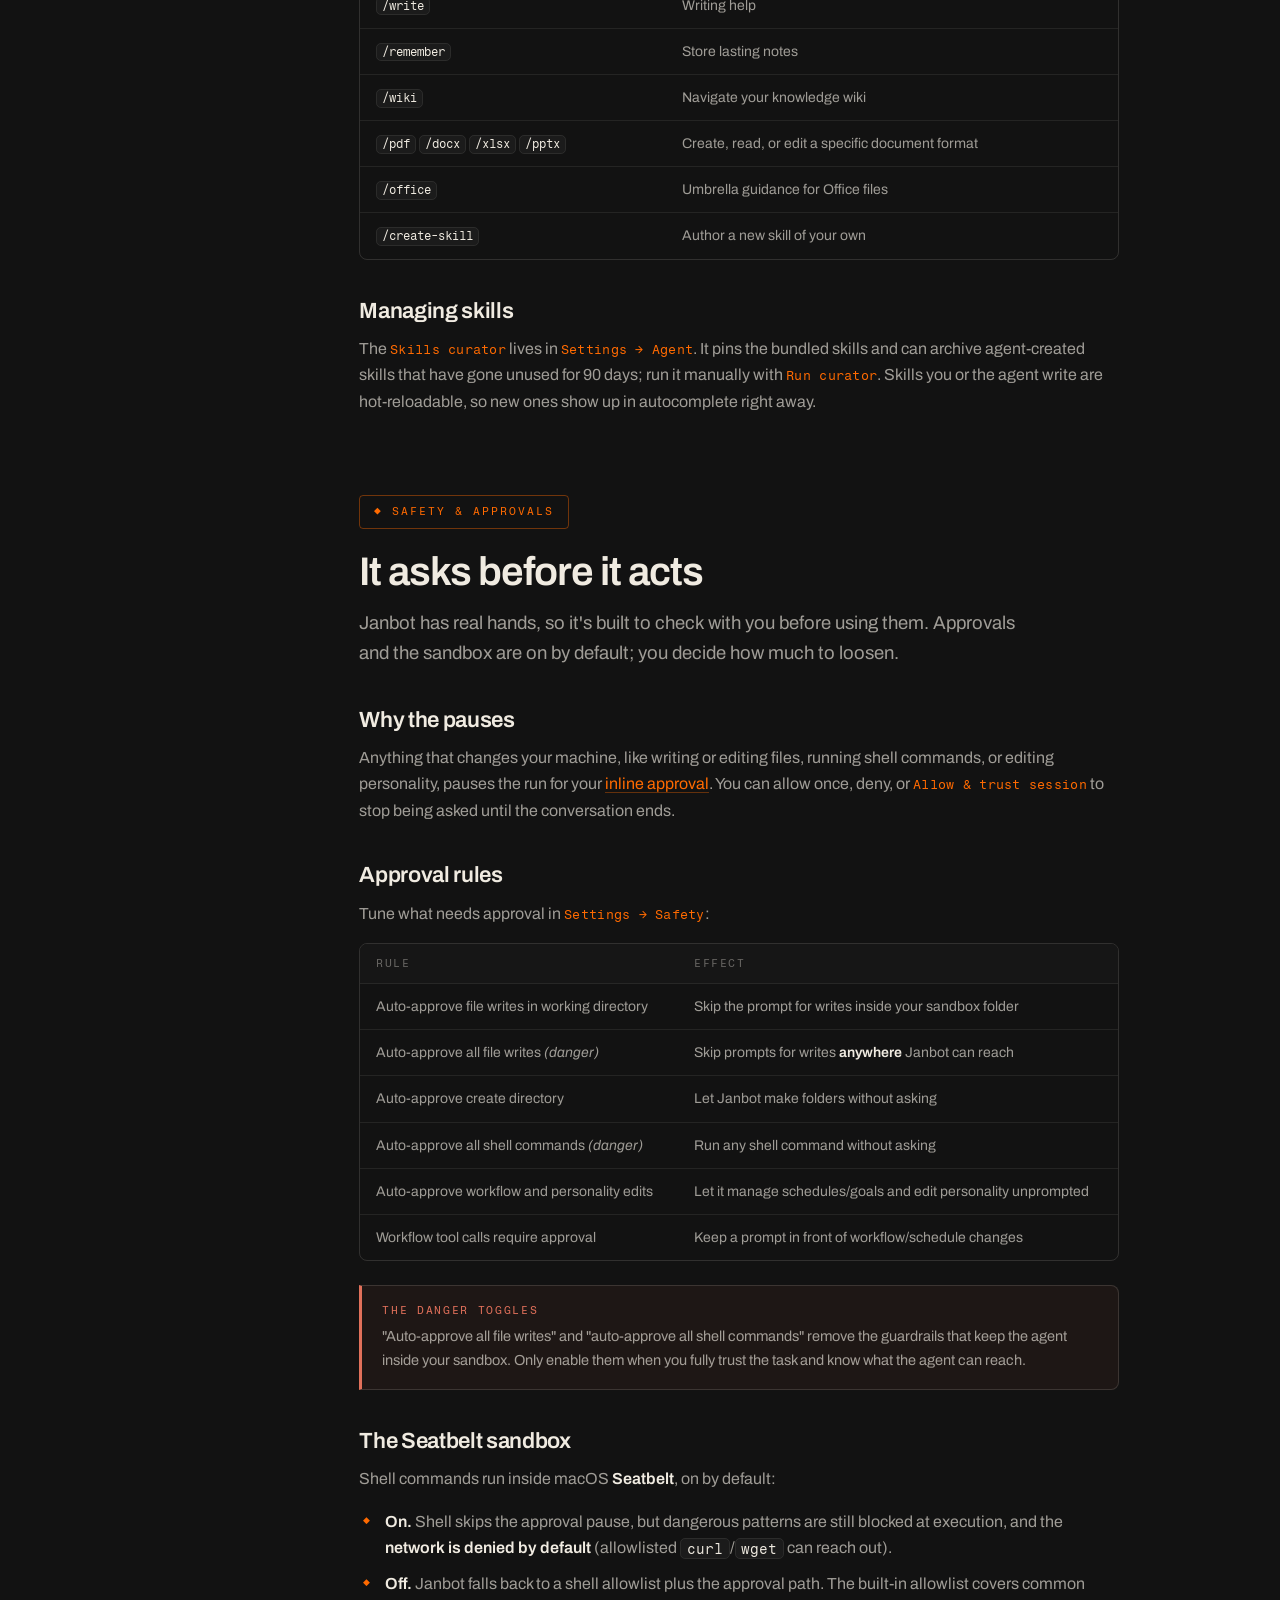
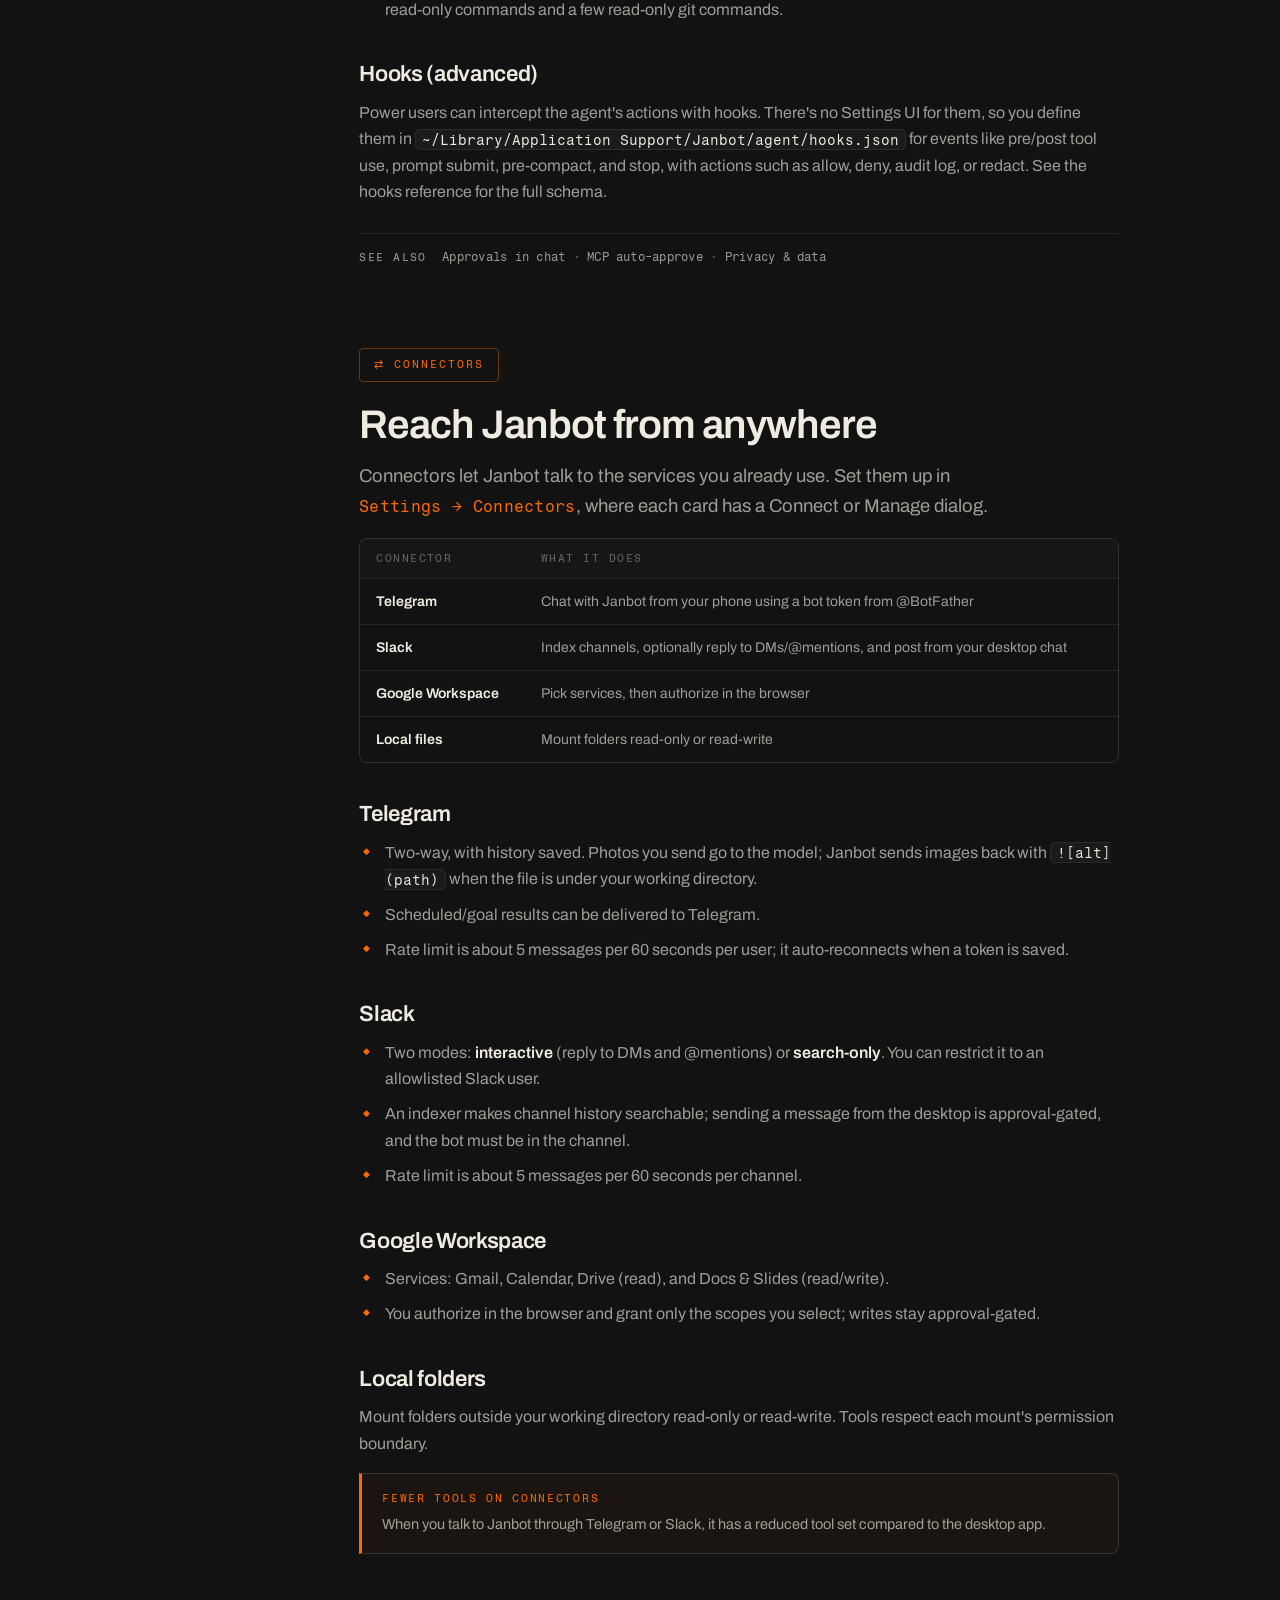
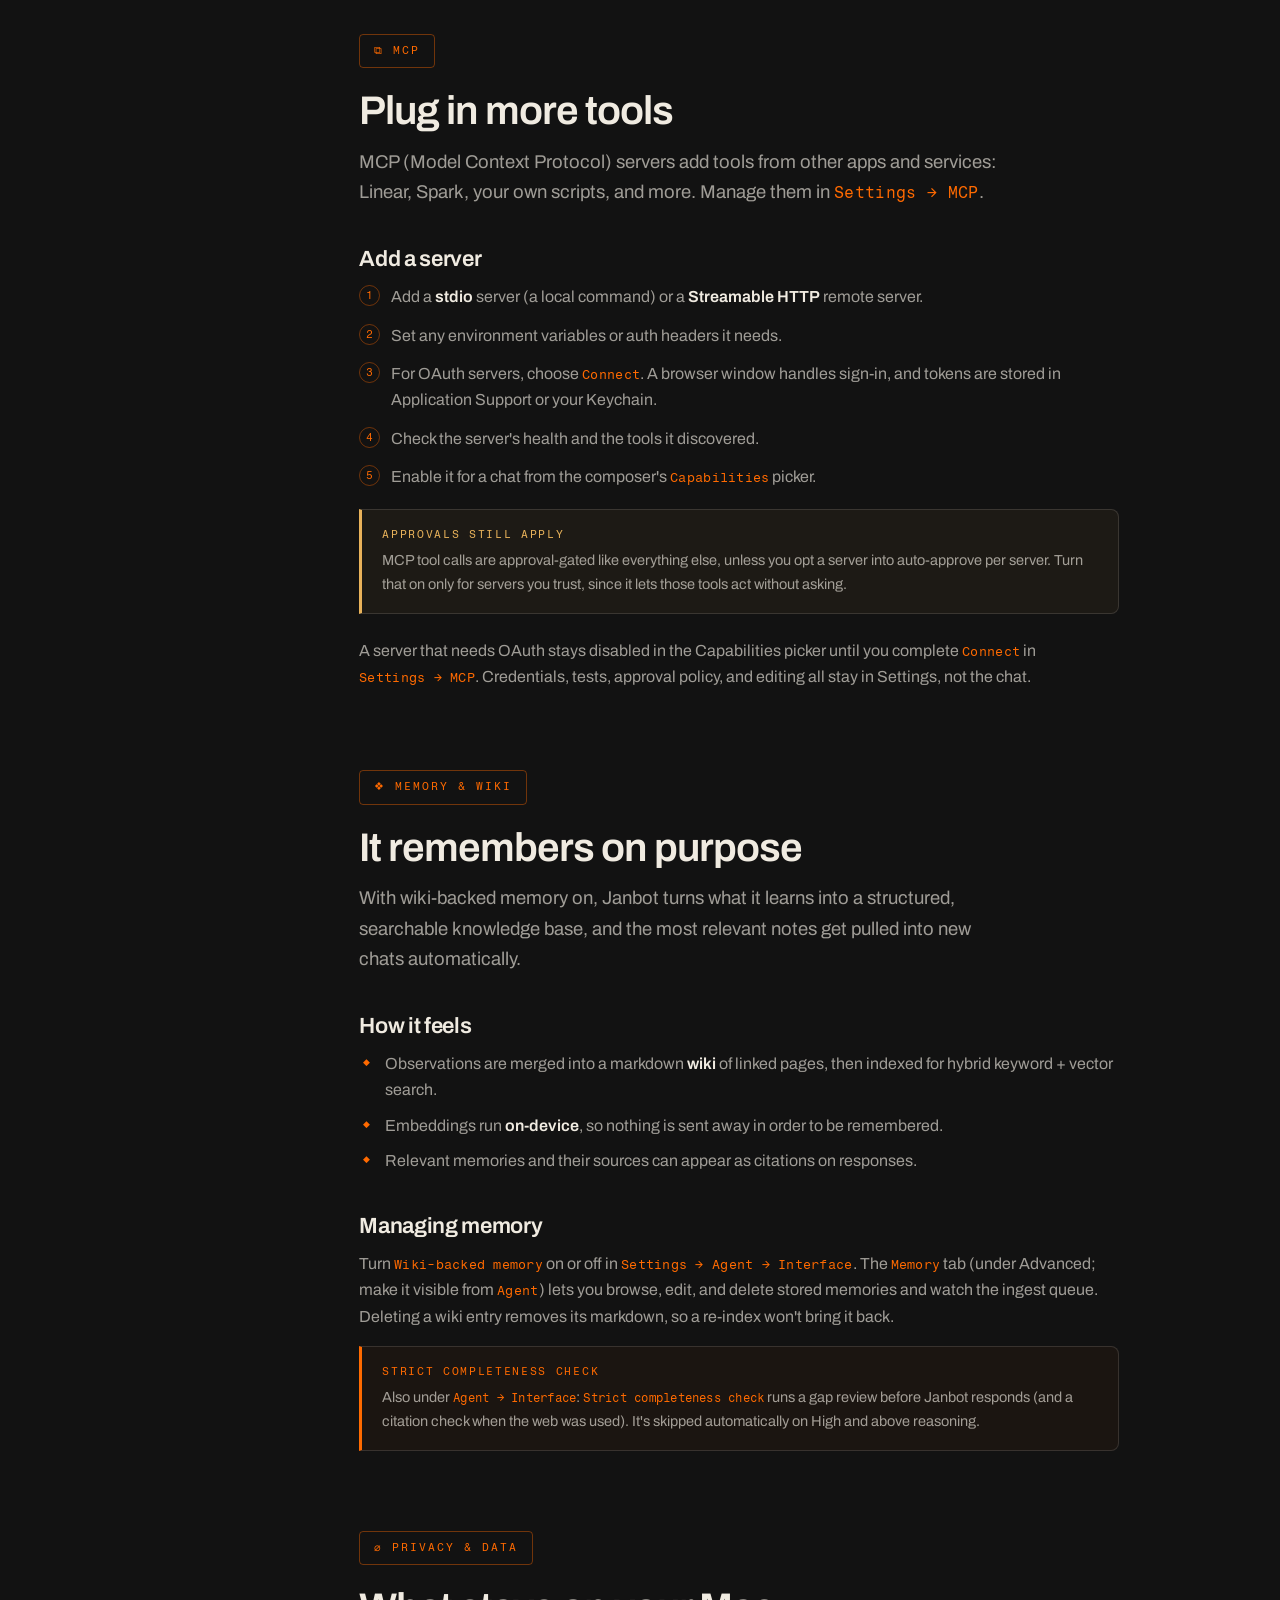
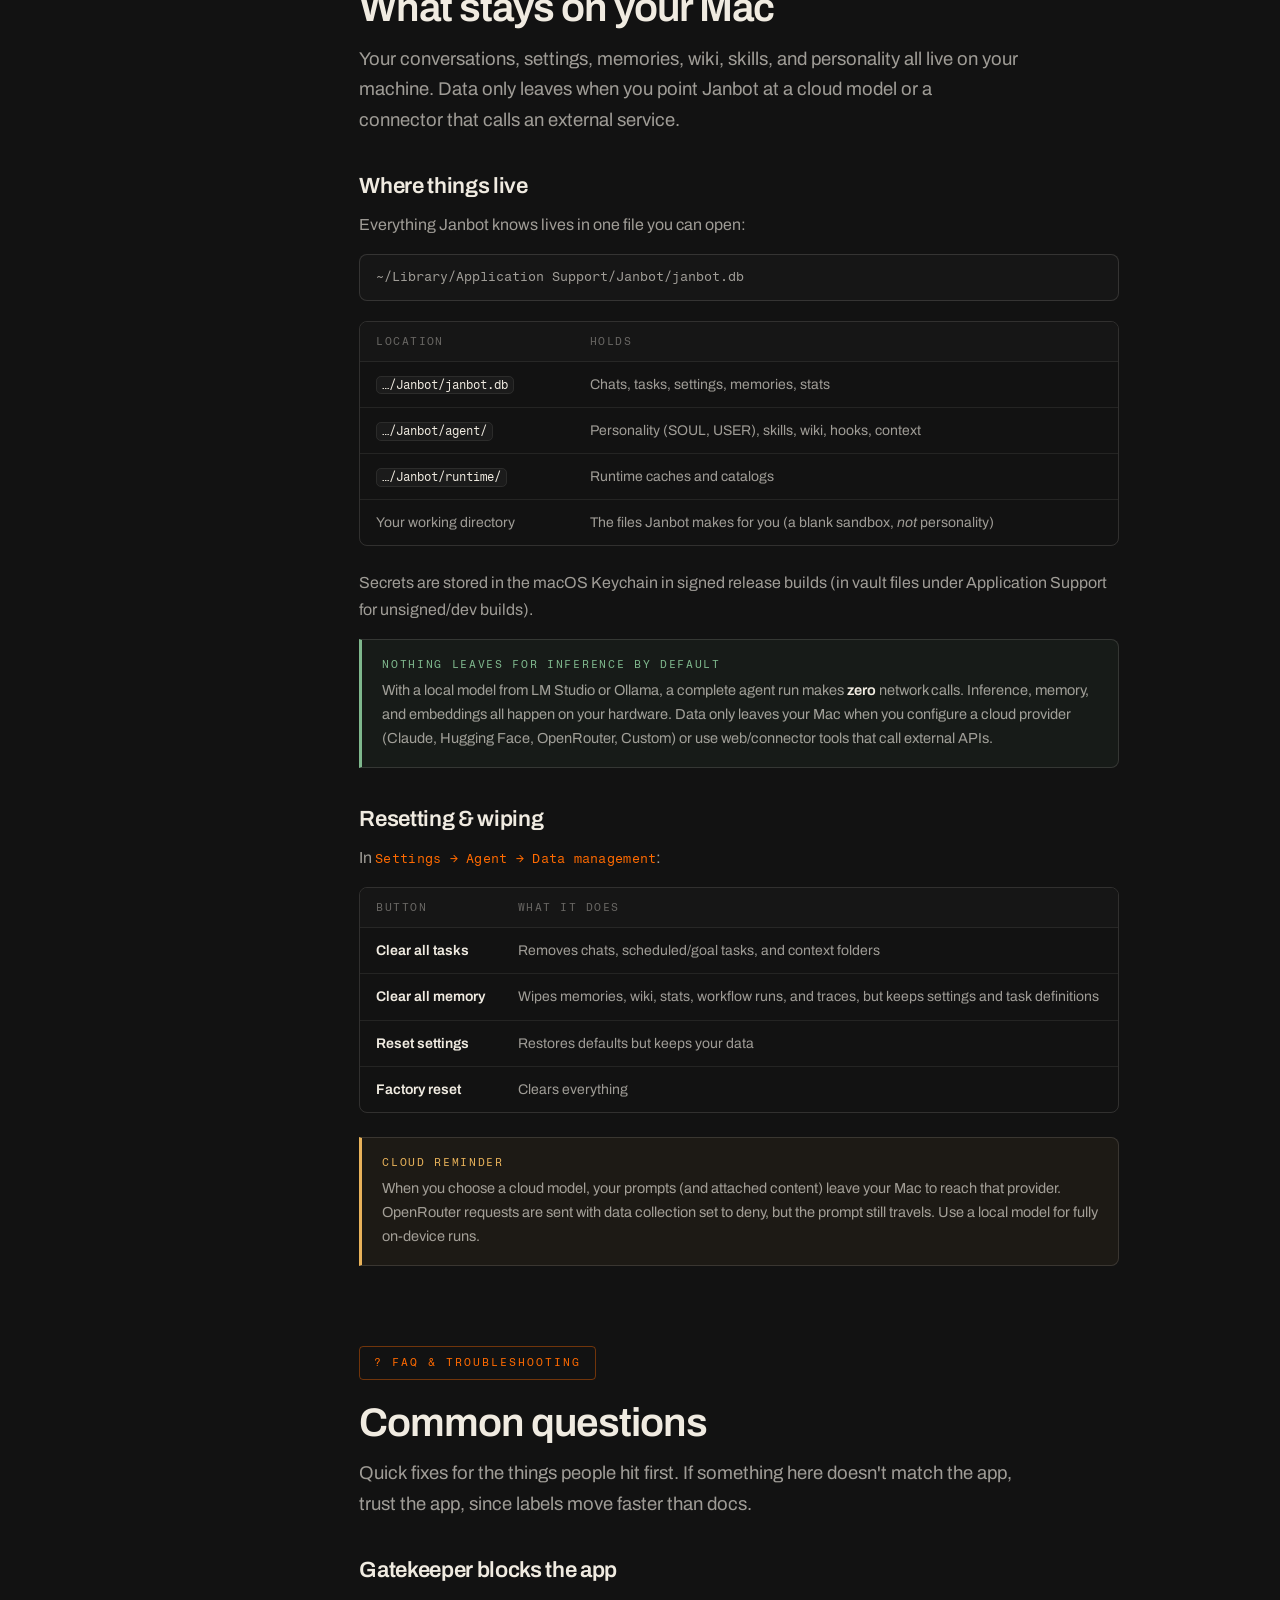
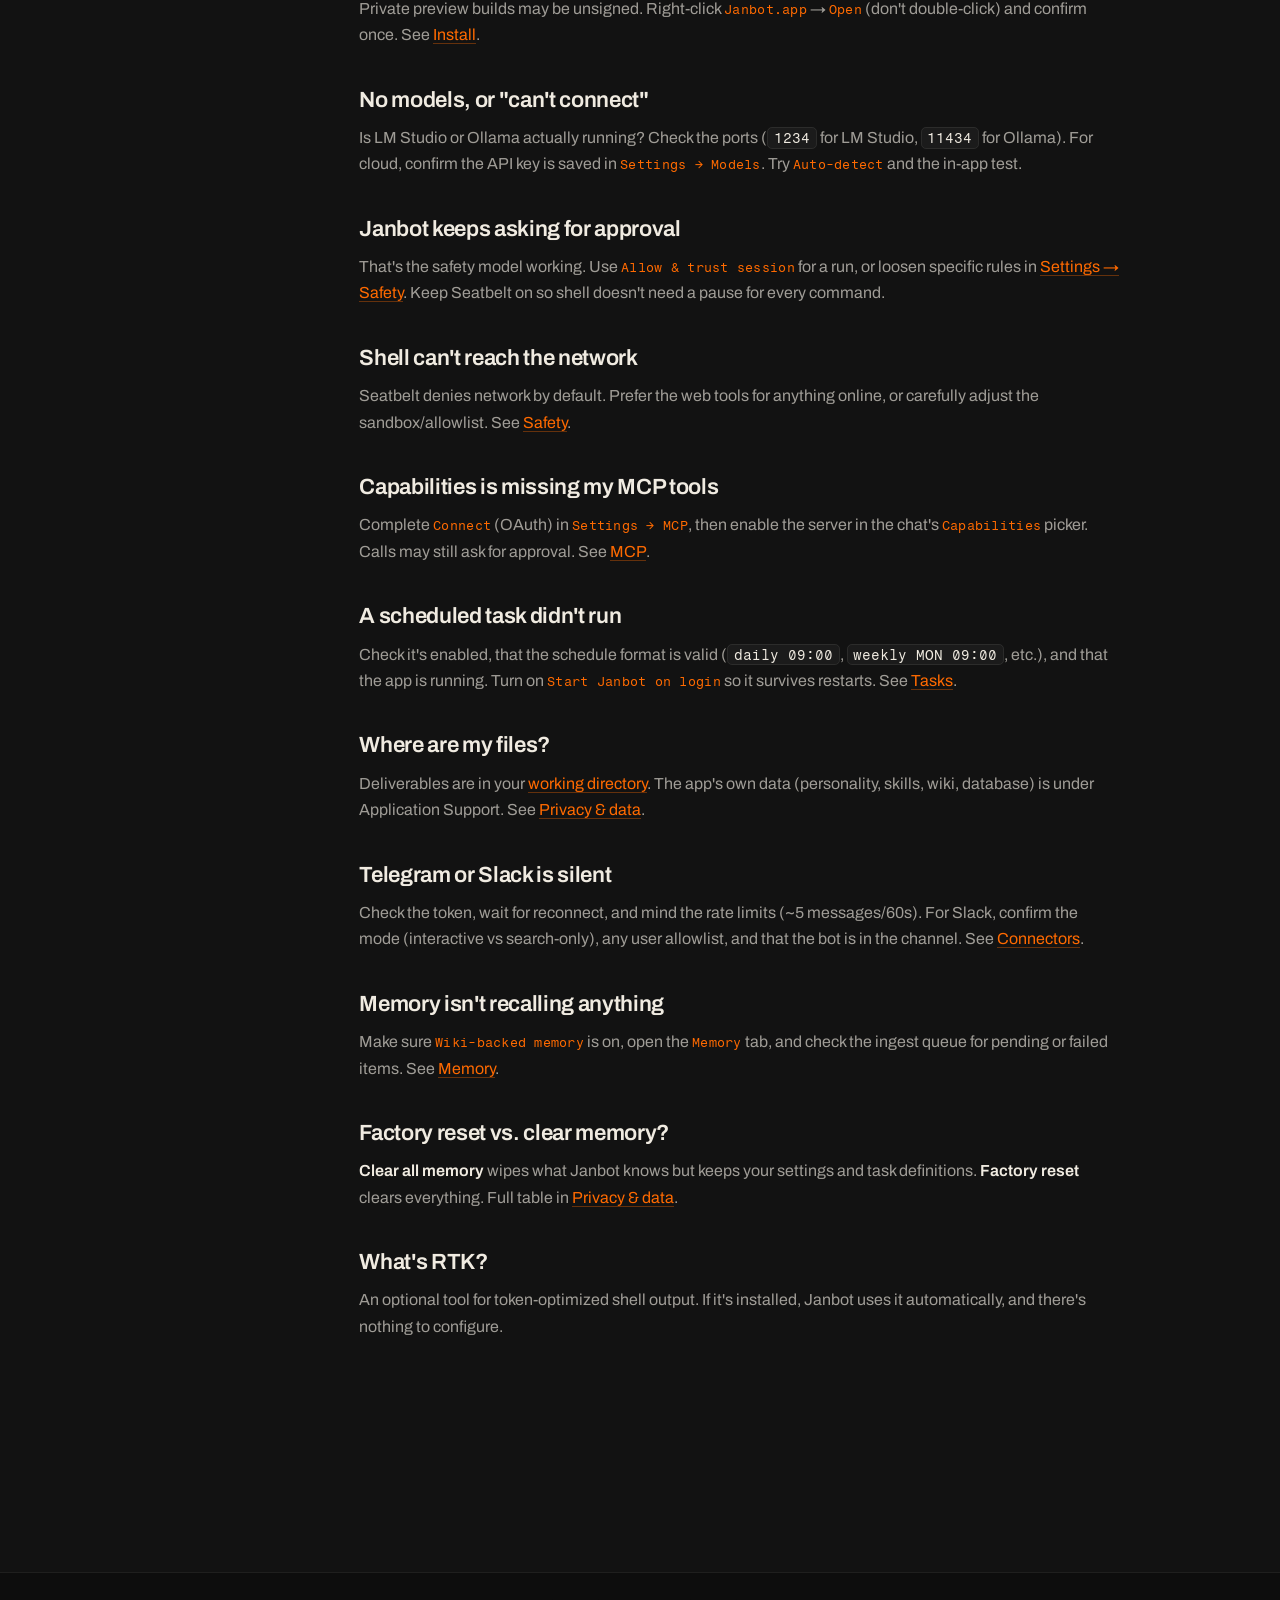
==== commit b6526608: "Remove the site Private preview top banner. Co-authored-by: Cursor <cursoragent@cursor.com>" ====
--- a/docs.html
+++ b/docs.html
@@ -46,8 +46,7 @@
     --ease: cubic-bezier(0.33, 0, 0.15, 1);
     --focus-ring: 0 0 0 3px rgba(255, 106, 0, 0.5);
     --frame: clamp(10px, 1.6vw, 18px);
-    --banner-h: 42px;
-    --nav-h: 103px;
+    --nav-h: 61px;
   }
 
   html { scroll-behavior: smooth; }
@@ -96,34 +95,9 @@
   .pill-line { border: 1.5px solid var(--line); color: var(--bone); }
   .pill-line:hover { border-color: rgba(255,106,0,.6); background: rgba(255,106,0,.05); }
 
-  /* ── Access banner + sticky top nav ── */
-  .access-banner {
-    position: sticky; top: 0; z-index: 61;
-    display: flex; align-items: center; justify-content: center;
-    gap: 12px; flex-wrap: wrap;
-    min-height: var(--banner-h);
-    padding: 10px clamp(16px, 3vw, 28px);
-    background: var(--orange); color: var(--ink);
-    text-decoration: none;
-    font-family: var(--mono); font-size: 12px; letter-spacing: 0.04em;
-    line-height: 1.35; text-align: center;
-    transition: background 0.18s var(--ease);
-  }
-  .access-banner:hover { background: #FF7D1F; }
-  .access-banner-label {
-    font-weight: 600; letter-spacing: 0.12em; text-transform: uppercase;
-  }
-  .access-banner-msg { opacity: 0.88; }
-  .access-banner-cta {
-    font-weight: 600; letter-spacing: 0.08em; text-transform: uppercase;
-    border-bottom: 1.5px solid currentColor; padding-bottom: 1px;
-  }
-  @media (max-width: 640px) {
-    .access-banner-msg { display: none; }
-  }
-
+  /* ── Top nav (sticky) ── */
   .top-nav {
-    position: sticky; top: var(--banner-h); z-index: 60;
+    position: sticky; top: 0; z-index: 60;
     display: flex; align-items: center; justify-content: space-between;
     padding: 14px clamp(20px, 4vw, 44px);
     background: rgba(18, 18, 18, 0.82);
@@ -398,12 +372,6 @@
 <body>
 
 <a class="skip" href="#getting-started">Skip to content</a>
-
-<a class="access-banner" href="https://docs.google.com/forms/d/e/1FAIpQLSfitd2bcirZFSuv5LWFR64CkXnH7Dr53xU0hwhZsThrmVEXMA/viewform?usp=header" target="_blank" rel="noopener noreferrer">
-  <span class="access-banner-label">Private preview</span>
-  <span class="access-banner-msg">Public download is paused — request access and we’ll be in touch.</span>
-  <span class="access-banner-cta">Request access →</span>
-</a>
 
 <!-- ═══ NAV ═══ -->
 <nav class="top-nav" aria-label="Site">
